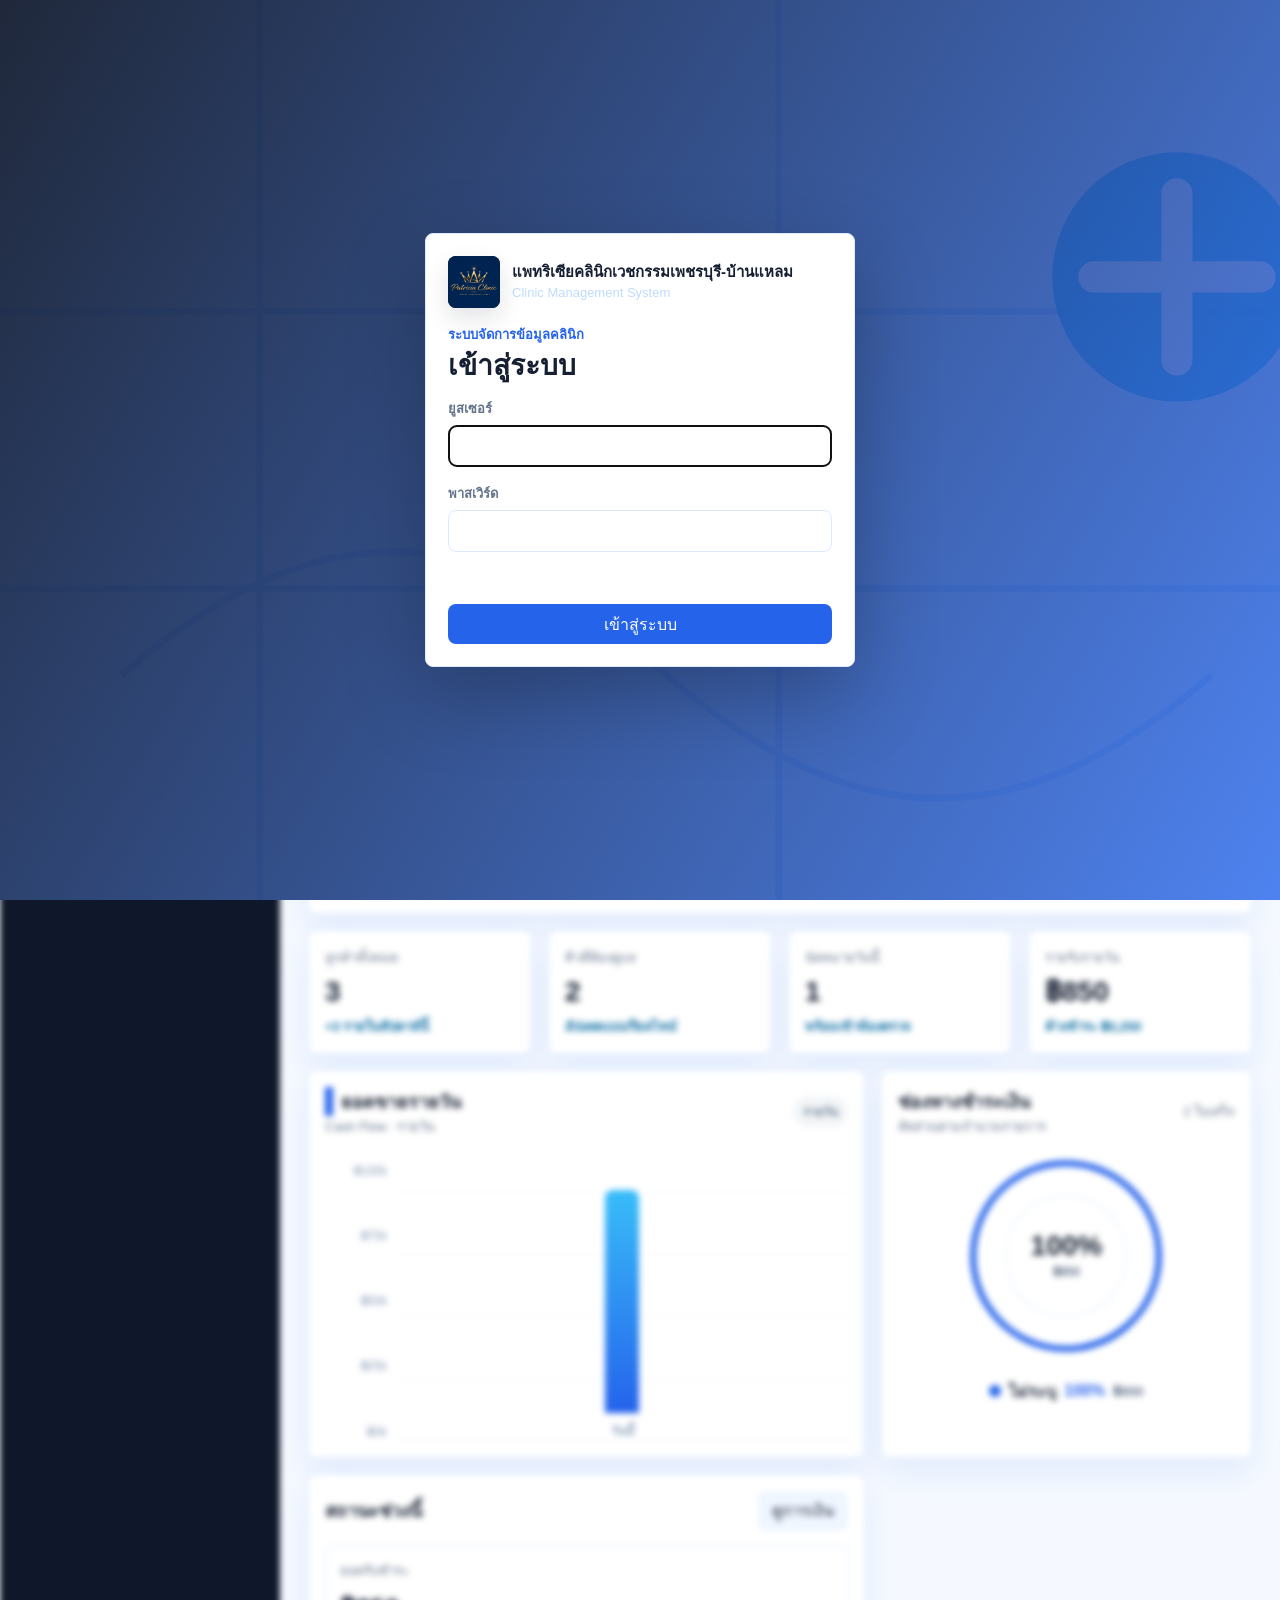
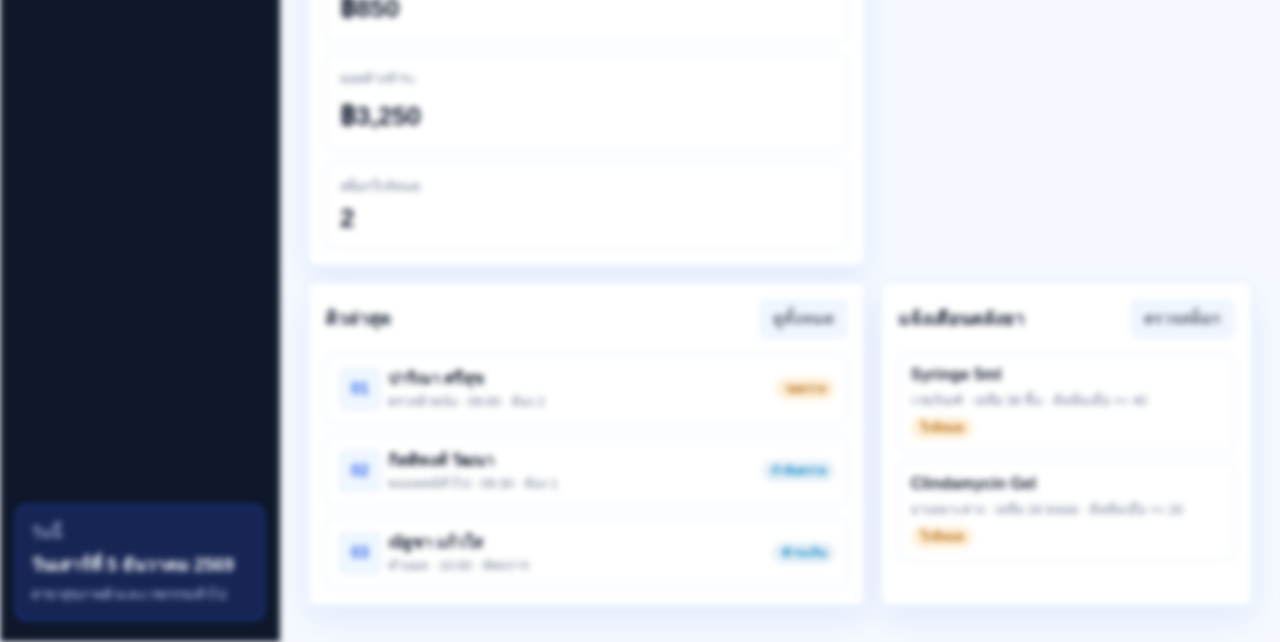
==== index.html @ 02db7d7d "Improve receipt image and modal behavior" ====
<!doctype html>
<html lang="th">
  <head>
    <meta charset="utf-8">
    <meta name="viewport" content="width=device-width, initial-scale=1">
    <title>แพทริเซียคลินิกเวชกรรมเพชรบุรี-บ้านแหลม</title>
    <link rel="stylesheet" href="styles.css">
  </head>
  <body>
    <section class="login-screen" id="loginScreen" aria-label="เข้าสู่ระบบ แพทริเซียคลินิกเวชกรรมเพชรบุรี-บ้านแหลม">
      <form class="login-card" id="loginForm">
        <div class="brand login-brand">
          <div class="brand-mark logo-mark" aria-hidden="true">
            <img src="assets/logo.jpg" alt="">
          </div>
          <div>
            <strong>แพทริเซียคลินิกเวชกรรมเพชรบุรี-บ้านแหลม</strong>
            <span>Clinic Management System</span>
          </div>
        </div>
        <div>
          <p class="eyebrow">ระบบจัดการข้อมูลคลินิก</p>
          <h1>เข้าสู่ระบบ</h1>
        </div>
        <div class="field full">
          <label for="username">ยูสเซอร์</label>
          <input id="username" name="username" autocomplete="username" required>
        </div>
        <div class="field full">
          <label for="password">พาสเวิร์ด</label>
          <input id="password" name="password" type="password" autocomplete="current-password" required>
        </div>
        <p class="login-error" id="loginError" role="alert"></p>
        <button type="submit">เข้าสู่ระบบ</button>
      </form>
    </section>

    <aside class="sidebar" aria-label="เมนูหลัก">
      <div class="brand">
        <div class="brand-mark logo-mark" aria-hidden="true">
          <img src="assets/logo.jpg" alt="">
        </div>
        <div>
          <strong>แพทริเซียคลินิกเวชกรรมเพชรบุรี-บ้านแหลม</strong>
          <span>เพชรบุรี-บ้านแหลม</span>
        </div>
      </div>
      <nav class="nav" id="nav"></nav>
      <div class="clinic-card">
        <span>วันนี้</span>
        <strong id="todayLabel">-</strong>
        <small>สาขาสุขภาพผิวและเวชกรรมทั่วไป</small>
      </div>
    </aside>

    <main class="app">
      <header class="topbar">
        <div>
          <p class="eyebrow" id="sectionEyebrow">ภาพรวมการให้บริการ</p>
          <h1 id="sectionTitle">แดชบอร์ด</h1>
        </div>
        <div class="top-actions">
          <label class="search">
            <svg viewBox="0 0 24 24" aria-hidden="true"><path d="m21 21-4.35-4.35M10.8 18a7.2 7.2 0 1 1 0-14.4 7.2 7.2 0 0 1 0 14.4Z"/></svg>
            <input id="globalSearch" type="search" placeholder="ค้นหาคนไข้, นัดหมาย, ใบเสร็จ">
          </label>
          <button class="icon-button" id="seedButton" title="คืนค่าข้อมูลตัวอย่าง" aria-label="คืนค่าข้อมูลตัวอย่าง">
            <svg viewBox="0 0 24 24" aria-hidden="true"><path d="M3 12a9 9 0 0 1 15.1-6.6M21 12a9 9 0 0 1-15.1 6.6M18 3v5h-5M6 21v-5h5"/></svg>
          </button>
          <button class="icon-button secondary" id="logoutButton" title="ออกจากระบบ" aria-label="ออกจากระบบ">
            <svg viewBox="0 0 24 24" aria-hidden="true"><path d="M10 17l5-5-5-5M15 12H3M21 3v18h-6"/></svg>
          </button>
        </div>
      </header>

      <section class="content" id="content" aria-live="polite"></section>
    </main>

    <dialog id="modal">
      <form method="dialog" class="modal">
        <div class="modal-head">
          <h2 id="modalTitle">เพิ่มข้อมูล</h2>
          <button class="icon-button modal-close" value="cancel" aria-label="ปิด" formnovalidate>
            <svg viewBox="0 0 24 24" aria-hidden="true"><path d="M18 6 6 18M6 6l12 12"/></svg>
          </button>
        </div>
        <div id="modalFields" class="form-grid"></div>
        <menu>
          <button value="cancel" class="secondary" formnovalidate>ยกเลิก</button>
          <button id="modalSave" value="default">บันทึก</button>
        </menu>
      </form>
    </dialog>

    <template id="emptyState">
      <div class="empty">
        <svg viewBox="0 0 180 120" aria-hidden="true">
          <rect x="24" y="20" width="132" height="80" rx="8" fill="#e8f3f1"/>
          <path d="M50 48h80M50 64h50M50 80h64" stroke="#2f7d77" stroke-width="6" stroke-linecap="round"/>
          <circle cx="132" cy="76" r="18" fill="#f5b95f"/>
          <path d="m124 76 6 6 12-14" stroke="#fff" stroke-width="5" fill="none" stroke-linecap="round" stroke-linejoin="round"/>
        </svg>
        <strong>ไม่พบข้อมูลที่ตรงกับการค้นหา</strong>
        <span>ลองเปลี่ยนคำค้นหรือเพิ่มรายการใหม่</span>
      </div>
    </template>

    <script src="app.js"></script>
  </body>
</html>
---- styles.css ----
:root {
  --bg: #f5f9ff;
  --panel: #ffffff;
  --ink: #172033;
  --muted: #64748b;
  --line: #dbeafe;
  --primary: #2563eb;
  --primary-strong: #1d4ed8;
  --accent: #0ea5e9;
  --gold: #38bdf8;
  --blue: #0284c7;
  --ok: #0369a1;
  --warn: #b76b13;
  --danger: #b7473f;
  --shadow: 0 14px 34px rgba(37, 99, 235, 0.09);
  font-family: "Segoe UI", Tahoma, Arial, sans-serif;
}

* {
  box-sizing: border-box;
}

body {
  margin: 0;
  min-height: 100vh;
  background: var(--bg);
  color: var(--ink);
  display: grid;
  grid-template-columns: 280px minmax(0, 1fr);
  overflow-x: hidden;
}

body.locked {
  overflow: hidden;
}

body.locked .sidebar,
body.locked .app {
  filter: blur(3px);
  pointer-events: none;
  user-select: none;
}

button,
input,
select,
textarea {
  font: inherit;
}

button {
  border: 0;
  border-radius: 8px;
  background: var(--primary);
  color: #fff;
  min-height: 40px;
  padding: 0 14px;
  cursor: pointer;
  display: inline-flex;
  align-items: center;
  justify-content: center;
  gap: 8px;
  white-space: nowrap;
}

button:hover {
  background: var(--primary-strong);
}

.secondary {
  background: #eff6ff;
  color: var(--ink);
}

.secondary:hover {
  background: #dbeafe;
}

.danger {
  background: #fae8e6;
  color: var(--danger);
}

.danger:hover {
  background: #f4d3cf;
}

.login-screen {
  position: fixed;
  inset: 0;
  z-index: 20;
  background:
    linear-gradient(120deg, rgba(15, 23, 42, 0.92), rgba(37, 99, 235, 0.78)),
    url("data:image/svg+xml,%3Csvg xmlns='http://www.w3.org/2000/svg' viewBox='0 0 900 520'%3E%3Crect width='900' height='520' fill='%23e0f2fe'/%3E%3Cg fill='none' stroke='%2393c5fd' stroke-width='4' opacity='.5'%3E%3Cpath d='M0 180h900M0 340h900M150 0v520M450 0v520M750 0v520'/%3E%3Cpath d='M70 390c110-95 205-95 315 0s205 95 315 0'/%3E%3C/g%3E%3Ccircle cx='680' cy='160' r='72' fill='%2338bdf8' opacity='.85'/%3E%3Cpath d='M680 112v96M632 160h96' stroke='%23fff' stroke-width='18' stroke-linecap='round'/%3E%3C/svg%3E");
  background-size: cover;
  display: grid;
  place-items: center;
  padding: 18px;
}

.login-screen[hidden] {
  display: none;
}

.login-card {
  width: min(430px, 100%);
  background: #fff;
  border: 1px solid var(--line);
  border-radius: 8px;
  box-shadow: 0 28px 80px rgba(0, 0, 0, 0.25);
  padding: 22px;
  display: grid;
  gap: 16px;
}

.login-brand {
  color: var(--ink);
}

.login-brand span {
  color: var(--muted);
}

.login-error {
  min-height: 20px;
  color: var(--danger);
  font-weight: 700;
  margin: 0;
}

svg {
  width: 20px;
  height: 20px;
}

svg path,
svg circle,
svg rect {
  vector-effect: non-scaling-stroke;
}

.sidebar {
  background: #0f172a;
  color: #f8fbff;
  min-height: 100vh;
  min-width: 0;
  overflow-y: auto;
  padding: 22px 16px;
  display: flex;
  flex-direction: column;
  gap: 24px;
  position: sticky;
  top: 0;
}

.brand {
  display: flex;
  align-items: center;
  gap: 12px;
  min-height: 48px;
  min-width: 0;
}

.brand-mark {
  width: 52px;
  height: 52px;
  flex: 0 0 52px;
  border-radius: 8px;
  background: #eff6ff;
  display: grid;
  place-items: center;
  overflow: hidden;
  box-shadow: 0 10px 24px rgba(15, 23, 42, 0.12);
}

.brand-mark img {
  width: 100%;
  height: 100%;
  object-fit: cover;
}

.logo-mark {
  background: #0f172a;
}

.brand strong,
.brand span {
  display: block;
}

.brand strong {
  font-size: 15px;
  line-height: 1.25;
}

.brand span {
  color: #bfdbfe;
  font-size: 13px;
  margin-top: 3px;
}

.brand > div:last-child {
  min-width: 0;
}

.nav {
  display: grid;
  gap: 6px;
  scrollbar-width: none;
}

.nav::-webkit-scrollbar {
  display: none;
}

.nav button {
  justify-content: flex-start;
  width: 100%;
  background: transparent;
  color: #dbeafe;
  padding: 10px 12px;
}

.nav button.active,
.nav button:hover {
  background: #1e40af;
  color: #fff;
}

.nav svg,
.top-actions svg,
.table-actions svg {
  fill: none;
  stroke: currentColor;
  stroke-width: 2;
  stroke-linecap: round;
  stroke-linejoin: round;
}

.clinic-card {
  margin-top: auto;
  background: #172554;
  border: 1px solid #1d4ed8;
  border-radius: 8px;
  padding: 14px;
  display: grid;
  gap: 5px;
}

.clinic-card span,
.clinic-card small {
  color: #bfdbfe;
}

.clinic-card strong {
  font-size: 18px;
}

.app {
  min-width: 0;
}

.topbar {
  min-height: 86px;
  padding: 20px 28px;
  background: rgba(245, 249, 255, 0.92);
  backdrop-filter: blur(12px);
  border-bottom: 1px solid var(--line);
  display: flex;
  align-items: center;
  justify-content: space-between;
  gap: 16px;
  position: sticky;
  top: 0;
  z-index: 5;
}

.eyebrow {
  margin: 0 0 4px;
  color: var(--primary);
  font-size: 13px;
  font-weight: 700;
}

h1,
h2,
h3,
p {
  margin-top: 0;
}

h1 {
  margin-bottom: 0;
  font-size: 28px;
  line-height: 1.2;
}

.top-actions {
  display: flex;
  align-items: center;
  gap: 10px;
  min-width: 0;
}

.search {
  width: min(440px, 40vw);
  min-width: 0;
  min-height: 42px;
  border: 1px solid var(--line);
  border-radius: 8px;
  background: #fff;
  display: flex;
  align-items: center;
  gap: 8px;
  padding: 0 12px;
  color: var(--muted);
}

.search input {
  width: 100%;
  min-width: 0;
  border: 0;
  outline: 0;
}

.icon-button {
  width: 42px;
  min-width: 42px;
  padding: 0;
}

.content {
  padding: 24px 28px 36px;
}

.hero-strip {
  min-height: 166px;
  border-radius: 8px;
  margin-bottom: 18px;
  padding: 20px;
  background:
    linear-gradient(90deg, rgba(15, 23, 42, 0.9), rgba(37, 99, 235, 0.72)),
    url("data:image/svg+xml,%3Csvg xmlns='http://www.w3.org/2000/svg' viewBox='0 0 900 260'%3E%3Crect width='900' height='260' fill='%23e0f2fe'/%3E%3Cg fill='none' stroke='%2393c5fd' stroke-width='3' opacity='.55'%3E%3Cpath d='M45 185c95-80 165-80 260 0s165 80 260 0 165-80 260 0'/%3E%3Cpath d='M0 65h900M0 130h900M0 195h900'/%3E%3C/g%3E%3Cg fill='%23ffffff' opacity='.82'%3E%3Crect x='95' y='48' width='180' height='110' rx='10'/%3E%3Crect x='590' y='70' width='210' height='120' rx='10'/%3E%3C/g%3E%3Cpath d='M142 98h82M142 122h52M650 118h112M650 146h72' stroke='%232563eb' stroke-width='9' stroke-linecap='round'/%3E%3Ccircle cx='417' cy='96' r='42' fill='%2338bdf8' opacity='.9'/%3E%3Cpath d='M417 70v52M391 96h52' stroke='%23fff' stroke-width='12' stroke-linecap='round'/%3E%3C/svg%3E");
  background-size: cover;
  color: #fff;
  display: flex;
  align-items: flex-end;
  justify-content: space-between;
  gap: 20px;
}

.hero-strip h2 {
  margin: 0 0 6px;
  font-size: 24px;
  max-width: 100%;
  overflow-wrap: anywhere;
  word-break: break-word;
}

.hero-strip p {
  max-width: 720px;
  margin-bottom: 0;
  color: #dbeafe;
  overflow-wrap: anywhere;
  word-break: break-word;
}

.clinic-showcase {
  display: grid;
  grid-template-columns: minmax(260px, 0.72fr) minmax(0, 1.28fr);
  gap: 18px;
  margin-bottom: 18px;
}

.showcase-copy {
  min-height: 320px;
  border: 1px solid rgba(212, 175, 55, 0.26);
  border-radius: 8px;
  padding: 22px;
  background:
    linear-gradient(145deg, rgba(255, 255, 255, 0.98), rgba(248, 251, 255, 0.94)),
    radial-gradient(circle at 50% 30%, rgba(212, 175, 55, 0.16), transparent 36%);
  box-shadow: 0 18px 44px rgba(15, 23, 42, 0.08), inset 0 1px 0 rgba(255, 255, 255, 0.9);
  display: grid;
  align-content: space-between;
  gap: 10px;
  overflow: hidden;
}

.premium-logo-frame {
  position: relative;
  width: min(260px, 78%);
  aspect-ratio: 1 / 1;
  margin: 4px auto 10px;
  border-radius: 50%;
  display: grid;
  place-items: center;
  background:
    linear-gradient(#ffffff, #ffffff) padding-box,
    linear-gradient(135deg, rgba(245, 219, 127, 0.95), rgba(175, 125, 36, 0.64), rgba(255, 244, 196, 0.95)) border-box;
  border: 2px solid transparent;
  box-shadow: 0 18px 38px rgba(15, 23, 42, 0.1), 0 0 0 10px rgba(239, 246, 255, 0.72);
  overflow: hidden;
}

.premium-logo-frame::after {
  content: "";
  position: absolute;
  inset: 12%;
  border-radius: 50%;
  border: 1px solid rgba(212, 175, 55, 0.28);
  pointer-events: none;
}

.premium-logo-frame img {
  width: 84%;
  height: 84%;
  object-fit: contain;
  filter: saturate(1.16) contrast(1.08);
}

.showcase-copy span {
  width: fit-content;
  border-radius: 999px;
  padding: 6px 10px;
  background: #dbeafe;
  color: var(--primary);
  font-size: 12px;
  font-weight: 900;
}

.showcase-copy h2 {
  margin: 0;
  font-size: 25px;
  line-height: 1.24;
}

.showcase-copy p {
  margin: 0;
  color: var(--muted);
  font-weight: 700;
  line-height: 1.65;
}

.showcase-grid {
  display: grid;
  grid-template-columns: repeat(3, minmax(0, 1fr));
  grid-auto-rows: 156px;
  gap: 12px;
}

.showcase-card {
  position: relative;
  margin: 0;
  border: 1px solid var(--line);
  border-radius: 8px;
  overflow: hidden;
  background: #fff;
  box-shadow: var(--shadow);
}

.showcase-card.wide {
  grid-column: span 2;
  grid-row: span 2;
}

.showcase-card img {
  width: 100%;
  height: 100%;
  object-fit: cover;
  display: block;
}

.showcase-card figcaption {
  position: absolute;
  inset: auto 10px 10px;
  border-radius: 8px;
  padding: 10px;
  background: rgba(255, 255, 255, 0.9);
  backdrop-filter: blur(8px);
  display: grid;
  gap: 2px;
  box-shadow: 0 10px 24px rgba(15, 23, 42, 0.12);
}

.showcase-card figcaption strong {
  font-size: 14px;
}

.showcase-card figcaption span {
  color: var(--muted);
  font-size: 12px;
  font-weight: 800;
}

.patient-hero {
  min-height: 150px;
  margin-bottom: 18px;
  padding: 28px;
  border-radius: 28px;
  background: linear-gradient(100deg, #1e3a8a, #2563eb 70%, #0ea5e9);
  color: #fff;
  display: grid;
  grid-template-columns: 64px minmax(0, 1fr) auto;
  align-items: center;
  gap: 18px;
  box-shadow: var(--shadow);
}

.patient-hero-icon {
  width: 56px;
  height: 56px;
  border: 1px solid rgba(255, 255, 255, 0.32);
  border-radius: 16px;
  display: grid;
  place-items: center;
  background: rgba(255, 255, 255, 0.11);
}

.patient-hero-icon svg {
  fill: none;
  stroke: #bfdbfe;
  stroke-width: 2;
}

.hero-title-line {
  display: flex;
  align-items: center;
  gap: 12px;
  flex-wrap: wrap;
}

.hero-title-line h2 {
  margin: 0;
  font-size: 34px;
}

.hero-title-line span {
  border-radius: 999px;
  background: rgba(191, 219, 254, 0.24);
  color: #dbeafe;
  font-size: 11px;
  font-weight: 800;
  padding: 5px 9px;
}

.patient-hero p {
  margin: 6px 0 0;
  color: #dbeafe;
  max-width: 680px;
  font-weight: 700;
}

.patient-hero button {
  min-width: 188px;
  background: linear-gradient(90deg, #e0f2fe, #bfdbfe);
  color: #172033;
  font-weight: 800;
}

.patient-center {
  padding: 22px;
}

.patient-search-head {
  display: flex;
  align-items: center;
  gap: 10px;
  margin-bottom: 10px;
}

.search-badge {
  width: 32px;
  height: 32px;
  border-radius: 8px;
  background: #e0f2fe;
  color: #0369a1;
  display: grid;
  place-items: center;
}

.search-badge svg,
.patient-search svg {
  fill: none;
  stroke: currentColor;
  stroke-width: 2;
  stroke-linecap: round;
  stroke-linejoin: round;
}

.patient-search {
  width: min(680px, 100%);
  min-height: 56px;
  border: 2px solid #2563eb;
  border-radius: 10px;
  background: #fff;
  color: #90a1ba;
  display: flex;
  align-items: center;
  gap: 12px;
  padding: 0 16px;
  margin-bottom: 14px;
}

.patient-search input {
  border: 0;
  outline: 0;
  width: 100%;
  min-width: 0;
  font-weight: 700;
}

.result-count {
  border-top: 1px solid var(--line);
  border-bottom: 1px solid var(--line);
  padding: 10px 0;
}

.patient-detail-head {
  min-height: 84px;
  margin: -24px -28px 20px;
  padding: 18px 28px;
  background: #fff;
  border-bottom: 1px solid var(--line);
  display: flex;
  align-items: center;
  gap: 14px;
}

.patient-detail-head h2 {
  margin: 0;
  font-size: 28px;
}

.patient-detail-head span {
  color: var(--muted);
  font-weight: 700;
}

.detail-actions {
  margin-left: auto;
  display: flex;
  gap: 8px;
}

.patient-detail-grid {
  display: grid;
  grid-template-columns: 300px minmax(0, 1fr);
  gap: 16px;
}

.patient-profile {
  padding: 22px;
  text-align: center;
}

.avatar.big {
  width: 72px;
  height: 72px;
  margin: 0 auto 12px;
  font-size: 28px;
  background: #2563eb;
}

.patient-profile h3 {
  margin-bottom: 4px;
}

.profile-section,
.profile-alert {
  margin-top: 16px;
  border-top: 1px solid var(--line);
  padding-top: 14px;
  text-align: left;
  display: grid;
  gap: 6px;
}

.profile-section span,
.profile-alert span {
  color: var(--muted);
  font-size: 13px;
  font-weight: 800;
}

.profile-section p {
  margin: 0;
  color: var(--ink);
}

.profile-alert {
  border: 1px solid #f4d3cf;
  border-radius: 8px;
  padding: 12px;
  background: #fff0ef;
}

.patient-workspace {
  padding: 18px;
}

.patient-tabs {
  background: #f1f5f8;
  border-radius: 14px;
  padding: 6px;
  display: flex;
  gap: 6px;
  flex-wrap: wrap;
  margin-bottom: 18px;
}

.patient-tabs button {
  background: transparent;
  color: #708094;
  font-weight: 800;
}

.patient-tabs button.active {
  background: #fff;
  color: #2563eb;
  box-shadow: 0 8px 20px rgba(37, 99, 235, 0.12);
}

.service-hero {
  min-height: 110px;
  margin-bottom: 20px;
  padding: 26px 28px;
  border-radius: 30px;
  background: linear-gradient(100deg, #1e3a8a, #2563eb 70%, #0ea5e9);
  color: #fff;
  display: grid;
  grid-template-columns: 58px minmax(0, 1fr) auto;
  align-items: center;
  gap: 18px;
  box-shadow: var(--shadow);
}

.service-hero h2 {
  margin: 0;
  font-size: 24px;
}

.service-hero p {
  margin: 3px 0 0;
  color: #bfdbfe;
  font-weight: 800;
}

.service-hero button {
  min-width: 140px;
  background: linear-gradient(90deg, #e0f2fe, #bfdbfe);
  color: #172033;
  font-weight: 900;
}

.service-catalog {
  display: grid;
  gap: 14px;
}

.catalog-search {
  min-height: 46px;
  border: 1px solid var(--line);
  border-radius: 14px;
  background: #fff;
  display: flex;
  align-items: center;
  gap: 10px;
  padding: 0 14px;
  color: #9aa9bd;
  box-shadow: var(--shadow);
}

.catalog-search svg {
  fill: none;
  stroke: currentColor;
  stroke-width: 2;
}

.catalog-search input {
  width: 100%;
  min-width: 0;
  border: 0;
  outline: 0;
  font-weight: 800;
}

.catalog-filters {
  display: flex;
  gap: 10px;
  overflow-x: auto;
  padding-bottom: 4px;
  scrollbar-width: none;
}

.catalog-filters::-webkit-scrollbar {
  display: none;
}

.catalog-filters button {
  min-height: 42px;
  background: #fff;
  color: #7b8ba2;
  border: 1px solid var(--line);
  box-shadow: 0 4px 14px rgba(29, 45, 42, 0.06);
  font-weight: 900;
}

.catalog-filters button.active {
  background: #2563eb;
  color: #fff;
  border-color: #2563eb;
}

.catalog-filters span {
  border-radius: 999px;
  padding: 3px 8px;
  background: rgba(127, 143, 164, 0.15);
  font-size: 12px;
}

.service-grid {
  display: grid;
  grid-template-columns: repeat(5, minmax(170px, 1fr));
  gap: 14px;
}

.service-card {
  min-height: 220px;
  position: relative;
  background: #fff;
  border: 1px solid var(--line);
  border-radius: 14px;
  padding: 18px;
  box-shadow: var(--shadow);
  display: flex;
  flex-direction: column;
  gap: 10px;
}

.service-icon {
  width: 38px;
  height: 38px;
  border-radius: 12px;
  background: #e0f2fe;
  color: #0369a1;
  display: grid;
  place-items: center;
}

.service-icon svg {
  fill: none;
  stroke: currentColor;
  stroke-width: 2;
}

.service-select {
  position: absolute;
  top: 14px;
  right: 14px;
  width: 20px;
  min-width: 20px;
  min-height: 20px;
  padding: 0;
  border-radius: 50%;
  background: #fff;
  border: 2px solid #d9e4f0;
}

.service-card h3 {
  margin: 8px 0 0;
  font-size: 16px;
  line-height: 1.35;
}

.service-chip {
  width: fit-content;
  border-radius: 999px;
  background: #e0f2fe;
  color: #0369a1;
  padding: 4px 9px;
  font-size: 12px;
  font-weight: 900;
}

.service-price {
  margin-top: auto;
  color: #0369a1;
  font-size: 20px;
  font-weight: 900;
}

.service-card p {
  margin: 0;
  color: var(--muted);
  font-size: 12px;
  font-weight: 800;
}

.service-actions {
  justify-content: flex-start;
}

.buy-course-menu {
  max-height: 520px;
  overflow-y: auto;
  display: grid;
  gap: 10px;
  padding-right: 4px;
}

.buy-course-layout {
  grid-column: 1 / -1;
  display: grid;
  grid-template-columns: minmax(0, 1.4fr) 360px;
  gap: 16px;
}

.buy-course-picker {
  min-width: 0;
  display: grid;
  gap: 12px;
}

.buy-search {
  min-height: 42px;
  box-shadow: none;
}

.buy-course-option {
  border: 1px solid var(--line);
  border-radius: 10px;
  background: #fff;
  padding: 12px;
  display: grid;
  grid-template-columns: auto auto minmax(0, 1fr) 74px auto;
  align-items: center;
  gap: 10px;
  cursor: pointer;
}

.buy-course-option:hover {
  border-color: #2563eb;
  background: #f8fbff;
}

.buy-course-option input {
  width: 18px;
  height: 18px;
  accent-color: #2563eb;
}

.buy-course-option .qty-input {
  width: 64px;
  min-height: 34px;
  border: 1px solid var(--line);
  border-radius: 8px;
  padding: 4px 8px;
  text-align: center;
}

.buy-course-option:has(input:checked) {
  border-color: #2563eb;
  box-shadow: 0 0 0 2px rgba(37, 99, 235, 0.12);
}

.buy-course-info {
  min-width: 0;
  display: grid;
  gap: 3px;
}

.buy-course-info strong {
  overflow: hidden;
  text-overflow: ellipsis;
  white-space: nowrap;
}

.buy-course-info small {
  color: var(--muted);
  font-weight: 800;
}

.buy-course-option b {
  color: #0369a1;
  white-space: nowrap;
}

.buy-summary {
  border-left: 1px solid var(--line);
  padding-left: 16px;
  display: grid;
  align-content: start;
  gap: 12px;
}

.buy-summary h3 {
  margin: 0;
  font-size: 16px;
}

.selected-items {
  display: grid;
  gap: 8px;
  max-height: 160px;
  overflow-y: auto;
}

.selected-items div,
.summary-line {
  display: flex;
  justify-content: space-between;
  gap: 10px;
  align-items: center;
}

.selected-items div {
  border: 1px solid var(--line);
  border-radius: 8px;
  padding: 10px;
  background: #fff;
}

.selected-items span {
  min-width: 0;
  color: var(--ink);
  font-weight: 800;
}

.summary-line {
  color: var(--muted);
  font-weight: 800;
}

.summary-line input {
  width: 120px;
  min-height: 34px;
  border: 1px solid var(--line);
  border-radius: 8px;
  padding: 4px 8px;
  text-align: right;
}

.summary-line.net {
  border-top: 1px solid #bfdbfe;
  padding-top: 10px;
  color: var(--ink);
}

.summary-line.net strong {
  color: #0369a1;
  font-size: 24px;
}

.payment-box {
  border-top: 1px solid var(--line);
  padding-top: 12px;
  display: grid;
  gap: 10px;
}

.payment-box[hidden] {
  display: none;
}

.pay-now-button {
  width: 100%;
  min-height: 48px;
  background: #2563eb;
  font-weight: 900;
  font-size: 16px;
}

.payment-total {
  border: 1px solid #bfdbfe;
  border-radius: 10px;
  background: #eff6ff;
  color: #2563eb;
  font-size: 30px;
  font-weight: 900;
  text-align: center;
  padding: 12px;
}

.payment-methods {
  display: grid;
  grid-template-columns: repeat(2, minmax(0, 1fr));
  gap: 8px;
}

.payment-methods label {
  min-height: 58px;
  border: 1px solid var(--line);
  border-radius: 10px;
  background: #fff;
  display: grid;
  place-items: center;
  cursor: pointer;
  font-weight: 900;
  color: #56667a;
}

.payment-methods input {
  position: absolute;
  opacity: 0;
  pointer-events: none;
}

.payment-methods label:has(input:checked) {
  background: #2563eb;
  border-color: #2563eb;
  color: #fff;
  box-shadow: 0 10px 24px rgba(37, 99, 235, 0.24);
}

.payment-note {
  margin-top: 6px;
  display: flex;
  justify-content: space-between;
  gap: 10px;
  color: var(--danger);
  font-size: 12px;
  font-weight: 900;
}

.payment-note span:last-child {
  color: #2563eb;
}

.receipt {
  grid-column: 1 / -1;
  background: #fff;
  border: 1px solid var(--line);
  border-radius: 8px;
  padding: 22px;
  color: #17221f;
}

.receipt-actions {
  grid-column: 1 / -1;
  display: flex;
  justify-content: flex-end;
  gap: 8px;
  margin-bottom: 10px;
}

.receipt-top {
  display: flex;
  justify-content: space-between;
  gap: 24px;
  border-bottom: 1px solid #cfd8d4;
  padding-bottom: 18px;
}

.receipt-logo-image {
  width: 132px;
  height: 82px;
  object-fit: contain;
  display: block;
  margin-bottom: 8px;
}

.receipt-logo {
  color: #2563eb;
  font-size: 28px;
  font-weight: 800;
  font-family: Georgia, serif;
  margin-bottom: 8px;
}

.receipt-top h2 {
  margin: 0 0 6px;
}

.receipt-top p {
  margin: 0;
  line-height: 1.5;
}

.receipt-box {
  width: 170px;
  border: 1px solid #111;
  text-align: center;
  align-self: start;
}

.receipt-box strong,
.receipt-box span,
.receipt-box small {
  display: block;
  padding: 6px;
}

.receipt-box strong,
.receipt-box span {
  border-bottom: 1px solid #111;
}

.receipt-meta {
  display: grid;
  grid-template-columns: repeat(2, minmax(0, 1fr));
  gap: 10px 28px;
  padding: 16px 0;
  border-bottom: 1px solid #cfd8d4;
}

.receipt-meta div,
.receipt-summary div {
  display: flex;
  justify-content: space-between;
  gap: 16px;
}

.receipt-meta span,
.receipt-summary span {
  color: var(--muted);
}

.receipt-table {
  min-width: 0;
  margin-top: 16px;
}

.receipt-table th {
  background: #111;
  color: #fff;
}

.receipt-table td,
.receipt-table th {
  text-align: right;
}

.receipt-table td:first-child,
.receipt-table th:first-child {
  text-align: left;
}

.receipt-table span {
  color: var(--muted);
  font-size: 12px;
}

.receipt-summary {
  width: min(360px, 100%);
  margin-left: auto;
  margin-top: 18px;
  display: grid;
  gap: 8px;
}

.receipt-summary .net {
  border-top: 1px solid #111;
  padding-top: 8px;
  font-size: 18px;
}

.receipt-footer {
  margin-top: 18px;
  border-top: 1px solid #cfd8d4;
  padding-top: 12px;
  display: flex;
  justify-content: space-between;
  gap: 12px;
  color: var(--muted);
  font-weight: 800;
}

.receipt-signatures {
  margin-top: 42px;
  display: grid;
  grid-template-columns: repeat(2, minmax(180px, 1fr));
  gap: 42px;
}

.receipt-signatures div {
  text-align: center;
}

.receipt-signatures span {
  display: block;
  border-bottom: 1px solid #111;
  height: 34px;
  margin-bottom: 8px;
}

.receipt-signatures strong {
  font-size: 13px;
}

.receipt-mobile-export {
  width: 420px;
  max-width: 420px;
  padding: 14px;
  border-radius: 6px;
  font-size: 12px;
}

.receipt-mobile-export .receipt-top {
  gap: 10px;
  padding-bottom: 10px;
}

.receipt-mobile-export .receipt-logo-image {
  width: 96px;
  height: 58px;
  margin-bottom: 4px;
}

.receipt-mobile-export .receipt-logo {
  font-size: 20px;
  margin-bottom: 4px;
}

.receipt-mobile-export .receipt-top h2 {
  font-size: 15px;
  line-height: 1.25;
  margin-bottom: 4px;
}

.receipt-mobile-export .receipt-top p {
  font-size: 11px;
  line-height: 1.35;
}

.receipt-mobile-export .receipt-box {
  width: 112px;
  font-size: 10px;
}

.receipt-mobile-export .receipt-box strong,
.receipt-mobile-export .receipt-box span,
.receipt-mobile-export .receipt-box small {
  padding: 4px;
}

.receipt-mobile-export .receipt-meta {
  gap: 6px 12px;
  padding: 10px 0;
  font-size: 11px;
}

.receipt-mobile-export .receipt-table {
  margin-top: 10px;
  font-size: 10px;
}

.receipt-mobile-export .receipt-table td,
.receipt-mobile-export .receipt-table th {
  padding: 6px 4px;
}

.receipt-mobile-export .receipt-table span {
  font-size: 9px;
}

.receipt-mobile-export .receipt-summary {
  width: 245px;
  margin-top: 10px;
  gap: 5px;
  font-size: 11px;
}

.receipt-mobile-export .receipt-summary .net {
  font-size: 14px;
  padding-top: 5px;
}

.receipt-mobile-export .receipt-footer {
  margin-top: 10px;
  padding-top: 8px;
  font-size: 10px;
}

.receipt-mobile-export .receipt-signatures {
  margin-top: 28px;
  grid-template-columns: repeat(2, minmax(0, 1fr));
  gap: 20px;
}

.receipt-mobile-export .receipt-signatures span {
  height: 24px;
  margin-bottom: 5px;
}

.receipt-mobile-export .receipt-signatures strong {
  font-size: 10px;
}

@media print {
  @page {
    size: A5 portrait;
    margin: 8mm;
  }

  html,
  body {
    width: 148mm;
    min-height: 210mm;
    background: #fff;
  }

  body > *:not(dialog),
  .modal-head,
  .receipt-actions,
  dialog menu {
    display: none !important;
  }

  dialog {
    display: block;
    position: static;
    width: 148mm;
    max-width: 148mm;
    box-shadow: none;
    margin: 0 auto;
  }

  .modal {
    padding: 0;
  }

  .receipt {
    border: 0;
    width: 100%;
    max-width: 132mm;
    margin: 0 auto;
    padding: 6mm;
    border-radius: 0;
    font-size: 10pt;
  }

  .receipt-top {
    gap: 8mm;
    padding-bottom: 4mm;
  }

  .receipt-logo-image {
    width: 30mm;
    height: 18mm;
    margin-bottom: 2mm;
  }

  .receipt-logo {
    font-size: 16pt;
    margin-bottom: 1.5mm;
  }

  .receipt-top h2 {
    font-size: 12pt;
    line-height: 1.25;
    margin-bottom: 1.5mm;
  }

  .receipt-top p {
    font-size: 9pt;
    line-height: 1.35;
  }

  .receipt-box {
    width: 35mm;
    font-size: 8.5pt;
  }

  .receipt-box strong,
  .receipt-box span,
  .receipt-box small {
    padding: 1.5mm;
  }

  .receipt-meta {
    gap: 2mm 6mm;
    padding: 4mm 0;
    font-size: 9pt;
  }

  .receipt-table {
    margin-top: 4mm;
    font-size: 8.5pt;
  }

  .receipt-table td,
  .receipt-table th {
    padding: 2mm 1.5mm;
  }

  .receipt-table span {
    font-size: 7.5pt;
  }

  .receipt-summary {
    width: 72mm;
    margin-top: 4mm;
    gap: 1.5mm;
    font-size: 9pt;
  }

  .receipt-summary .net {
    padding-top: 2mm;
    font-size: 11pt;
  }

  .receipt-footer {
    margin-top: 4mm;
    padding-top: 3mm;
    font-size: 8.5pt;
  }

  .receipt-signatures {
    margin-top: 11mm;
    grid-template-columns: repeat(2, minmax(0, 1fr));
    gap: 12mm;
  }

  .receipt-signatures span {
    height: 8mm;
    margin-bottom: 2mm;
  }

  .receipt-signatures strong {
    font-size: 8.5pt;
  }
}

.grid {
  display: grid;
  gap: 16px;
}

.stats {
  grid-template-columns: repeat(4, minmax(160px, 1fr));
}

.two-col {
  grid-template-columns: minmax(0, 1.2fr) minmax(320px, 0.8fr);
}

.card,
.panel {
  background: var(--panel);
  border: 1px solid var(--line);
  border-radius: 8px;
  box-shadow: var(--shadow);
}

.stat {
  padding: 16px;
  display: grid;
  gap: 10px;
}

.stat span {
  color: var(--muted);
  font-size: 13px;
}

.stat strong {
  font-size: 28px;
  line-height: 1;
}

.stat b {
  color: var(--ok);
  font-weight: 700;
  font-size: 13px;
}

.dashboard-controls {
  margin-bottom: 16px;
  display: flex;
  align-items: center;
  justify-content: space-between;
  gap: 12px;
}

.owner-summary {
  display: grid;
  gap: 16px;
  margin: 16px 0;
  padding: 18px;
  border: 1px solid var(--line);
  border-radius: 8px;
  background: #fff;
  box-shadow: 0 12px 28px rgba(20, 36, 52, 0.08);
}

.owner-summary-head,
.mini-head {
  display: flex;
  align-items: center;
  justify-content: space-between;
  gap: 12px;
}

.owner-summary-head h2 {
  margin: 2px 0 4px;
  font-size: 24px;
}

.owner-kpi-grid {
  display: grid;
  grid-template-columns: repeat(4, minmax(0, 1fr));
  gap: 12px;
}

.owner-kpi {
  display: grid;
  gap: 8px;
  min-height: 128px;
  padding: 16px;
  border: 1px solid var(--line);
  border-radius: 8px;
  background: #f8fbff;
}

.owner-kpi span,
.owner-kpi small,
.mini-head span {
  color: var(--muted);
  font-size: 13px;
  font-weight: 800;
}

.owner-kpi strong {
  font-size: 30px;
  line-height: 1;
}

.owner-kpi.service {
  border-left: 6px solid #2563eb;
}

.owner-kpi.course {
  border-left: 6px solid #38bdf8;
}

.owner-kpi.money {
  border-left: 6px solid #0ea5e9;
}

.owner-kpi.pay {
  border-left: 6px solid #60a5fa;
}

.owner-detail-grid {
  display: grid;
  grid-template-columns: repeat(4, minmax(0, 1fr));
  gap: 12px;
}

.owner-detail-grid article {
  display: grid;
  align-content: start;
  gap: 8px;
  min-height: 170px;
  padding: 14px;
  border-radius: 8px;
  background: #f8fafc;
  border: 1px solid var(--line);
}

.owner-detail-grid h3 {
  margin: 0;
  font-size: 15px;
}

.owner-detail-grid p {
  display: grid;
  gap: 2px;
  margin: 0;
  padding: 8px 0;
  border-top: 1px solid #e5edf3;
}

.owner-detail-grid p:first-of-type {
  border-top: 0;
}

.owner-detail-grid strong {
  font-size: 14px;
}

.owner-detail-grid p span {
  color: var(--muted);
  font-size: 12px;
}

.dashboard-controls h2 {
  margin: 0 0 4px;
  font-size: 18px;
}

.segmented {
  display: inline-flex;
  padding: 4px;
  border-radius: 10px;
  background: #eff6ff;
  gap: 4px;
}

.segmented button {
  min-height: 34px;
  background: transparent;
  color: var(--muted);
  font-weight: 800;
}

.segmented button.active {
  background: var(--primary);
  color: #fff;
}

.dashboard-selects {
  display: flex;
  align-items: center;
  gap: 10px;
  flex-wrap: wrap;
}

.dashboard-selects label {
  display: grid;
  gap: 5px;
  color: var(--muted);
  font-size: 12px;
  font-weight: 800;
}

.dashboard-selects select {
  min-height: 38px;
  min-width: 160px;
  border: 1px solid var(--line);
  border-radius: 8px;
  background: #fff;
  padding: 6px 10px;
  color: var(--ink);
  font-weight: 800;
}

.sales-panel .panel-head h2 {
  border-left: 8px solid #2563eb;
  padding-left: 8px;
}

.period-pill {
  border-radius: 999px;
  background: #f3f6f8;
  color: var(--muted);
  padding: 6px 10px;
  font-size: 12px;
  font-weight: 900;
}

.sales-chart {
  min-height: 290px;
  display: grid;
  grid-template-columns: 62px minmax(0, 1fr);
  gap: 10px;
  padding-top: 10px;
}

.chart-axis {
  display: flex;
  flex-direction: column;
  justify-content: space-between;
  align-items: flex-end;
  color: #8798b5;
  font-size: 12px;
}

.chart-bars {
  min-height: 250px;
  display: grid;
  grid-auto-flow: column;
  grid-auto-columns: 1fr;
  align-items: end;
  gap: 16px;
  border-bottom: 1px dashed #e2e8ef;
  background: repeating-linear-gradient(to top, transparent 0, transparent 61px, #edf1f5 62px);
  padding: 0 8px;
}

.chart-bar {
  height: 250px;
  display: grid;
  grid-template-rows: 1fr auto;
  justify-items: center;
  gap: 8px;
}

.chart-bar i {
  width: 34px;
  align-self: end;
  border-radius: 8px 8px 0 0;
  background: linear-gradient(180deg, #38bdf8, #2563eb);
  min-height: 0;
}

.chart-bar span {
  color: #8798b5;
  font-size: 12px;
  font-weight: 900;
}

.payment-donut-panel {
  display: grid;
  grid-template-columns: 1fr;
  gap: 18px;
  align-items: center;
  justify-items: center;
}

.donut-wrap {
  width: 210px;
  height: 210px;
  position: relative;
  display: grid;
  place-items: center;
}

.donut {
  width: 100%;
  height: 100%;
  transform: rotate(-90deg);
}

.donut circle {
  transition: stroke-dasharray 0.25s ease;
}

.donut-center {
  position: absolute;
  inset: 44px;
  border-radius: 50%;
  background: #fff;
  display: grid;
  place-items: center;
  align-content: center;
  text-align: center;
  box-shadow: inset 0 0 0 1px var(--line);
}

.donut-center strong {
  font-size: 28px;
}

.donut-center span {
  color: var(--muted);
  font-size: 12px;
  font-weight: 800;
}

.payment-legend {
  display: flex;
  flex-wrap: wrap;
  justify-content: center;
  gap: 10px;
}

.payment-legend div {
  display: flex;
  gap: 8px;
  align-items: center;
  border: 0;
  padding: 0;
}

.payment-legend i {
  width: 12px;
  height: 12px;
  border-radius: 50%;
}

.payment-legend span {
  font-weight: 800;
}

.payment-legend strong {
  color: var(--primary);
}

.payment-legend small {
  color: var(--muted);
  font-weight: 800;
}

.panel {
  padding: 16px;
}

.panel-head {
  display: flex;
  align-items: center;
  justify-content: space-between;
  gap: 10px;
  margin-bottom: 14px;
}

.panel-head h2 {
  font-size: 18px;
  margin-bottom: 0;
}

.toolbar {
  display: flex;
  flex-wrap: wrap;
  align-items: center;
  justify-content: space-between;
  gap: 10px;
  margin-bottom: 14px;
}

.filters {
  display: flex;
  gap: 8px;
  flex-wrap: wrap;
}

.filters button {
  background: #eff6ff;
  color: var(--ink);
}

.filters button.active {
  background: var(--primary);
  color: #fff;
}

.table-wrap {
  overflow-x: auto;
  border: 1px solid var(--line);
  border-radius: 8px;
}

table {
  width: 100%;
  border-collapse: collapse;
  min-width: 720px;
}

th,
td {
  text-align: left;
  padding: 12px;
  border-bottom: 1px solid var(--line);
  vertical-align: middle;
}

th {
  background: #f8fbff;
  font-size: 13px;
  color: var(--muted);
}

tr:last-child td {
  border-bottom: 0;
}

.name-cell {
  display: flex;
  align-items: center;
  gap: 10px;
}

.avatar {
  width: 36px;
  height: 36px;
  border-radius: 8px;
  display: grid;
  place-items: center;
  color: #fff;
  background: var(--blue);
  font-weight: 700;
}

.badge {
  border-radius: 999px;
  padding: 5px 9px;
  display: inline-flex;
  align-items: center;
  line-height: 1;
  font-size: 12px;
  font-weight: 700;
}

.badge.ok {
  background: #e0f2fe;
  color: var(--ok);
}

.badge.warn {
  background: #fff0d8;
  color: var(--warn);
}

.badge.danger {
  background: #fae8e6;
  color: var(--danger);
}

.badge.info {
  background: #e7f0f7;
  color: var(--blue);
}

.table-actions {
  display: flex;
  justify-content: flex-end;
  gap: 6px;
}

.table-actions button {
  width: 34px;
  min-width: 34px;
  min-height: 34px;
}

.table-actions button:disabled {
  opacity: 0.42;
  cursor: not-allowed;
}

.deduct-button {
  background: var(--gold);
  color: #172033;
}

.table-actions .deduct-button {
  width: auto;
  min-width: 70px;
  padding: 0 10px;
}

.deduct-button:hover {
  background: #0ea5e9;
}

.queue-list,
.timeline,
.inventory-list {
  display: grid;
  gap: 10px;
}

.finance-chart {
  display: grid;
  gap: 11px;
}

.bar-row {
  display: grid;
  grid-template-columns: 52px minmax(120px, 1fr) 110px;
  align-items: center;
  gap: 10px;
}

.bar-row span {
  color: var(--muted);
  font-weight: 700;
}

.bar-row strong {
  text-align: right;
  font-size: 13px;
}

.bar-track {
  height: 12px;
  background: #eff6ff;
  border-radius: 999px;
  overflow: hidden;
}

.bar-track i {
  display: block;
  height: 100%;
  background: linear-gradient(90deg, var(--primary), var(--gold));
  border-radius: inherit;
}

.summary-stack {
  display: grid;
  gap: 10px;
}

.summary-stack article {
  border: 1px solid var(--line);
  border-radius: 8px;
  padding: 14px;
  background: #fff;
  display: grid;
  gap: 6px;
}

.summary-stack span {
  color: var(--muted);
  font-size: 13px;
}

.summary-stack strong {
  font-size: 26px;
}

.course-progress {
  min-width: 190px;
  display: grid;
  gap: 6px;
}

.course-progress span {
  color: var(--muted);
  font-size: 12px;
  font-weight: 700;
  white-space: nowrap;
}

.course-detail-item {
  grid-template-columns: minmax(0, 1.1fr) minmax(190px, 0.9fr) auto;
  align-items: center;
}

.course-detail-item .muted {
  display: block;
  margin-top: 4px;
}

.course-item-actions {
  display: flex;
  align-items: center;
  gap: 8px;
  justify-content: flex-end;
}

.course-deduct-action {
  width: auto;
  min-width: 160px;
  padding: 0 12px;
}

.record-summary {
  display: grid;
  gap: 4px;
  min-width: 180px;
}

.record-summary span {
  color: var(--muted);
  font-size: 12px;
  font-weight: 700;
}

.queue-item,
.timeline-item,
.inventory-item {
  border: 1px solid var(--line);
  border-radius: 8px;
  padding: 12px;
  background: #fff;
  display: grid;
  gap: 6px;
}

.queue-item {
  grid-template-columns: auto 1fr auto;
  align-items: center;
}

.queue-no {
  width: 44px;
  height: 44px;
  border-radius: 8px;
  background: #eff6ff;
  color: var(--primary);
  display: grid;
  place-items: center;
  font-weight: 800;
}

.muted {
  color: var(--muted);
  font-size: 13px;
}

.money {
  color: var(--ok);
  font-weight: 800;
}

.form-grid {
  display: grid;
  grid-template-columns: repeat(2, minmax(0, 1fr));
  gap: 12px;
}

.field {
  display: grid;
  gap: 6px;
}

.field.full {
  grid-column: 1 / -1;
}

.field label {
  font-size: 13px;
  color: var(--muted);
  font-weight: 700;
}

.field input,
.field select,
.field textarea {
  width: 100%;
  border: 1px solid var(--line);
  border-radius: 8px;
  min-height: 42px;
  padding: 9px 10px;
  background: #fff;
  color: var(--ink);
}

.field textarea {
  min-height: 84px;
  resize: vertical;
}

dialog {
  border: 0;
  border-radius: 8px;
  padding: 0;
  width: min(1120px, calc(100vw - 28px));
  box-shadow: 0 28px 80px rgba(0, 0, 0, 0.22);
}

dialog::backdrop {
  background: rgba(15, 23, 42, 0.45);
}

.modal {
  padding: 18px;
}

.modal-head {
  display: flex;
  align-items: center;
  justify-content: space-between;
  gap: 10px;
  margin-bottom: 14px;
}

.modal-head h2 {
  margin: 0;
  font-size: 20px;
}

.modal-close {
  background: #fee2e2;
  color: #b91c1c;
  border: 1px solid #fecaca;
}

.modal-close:hover {
  background: #fecaca;
  color: #7f1d1d;
}

.modal-close svg {
  fill: none;
  stroke: currentColor;
  stroke-width: 2.6;
  stroke-linecap: round;
  stroke-linejoin: round;
}

menu {
  padding: 0;
  margin: 18px 0 0;
  display: flex;
  justify-content: flex-end;
  gap: 8px;
}

.empty {
  min-height: 260px;
  display: grid;
  place-items: center;
  align-content: center;
  gap: 8px;
  color: var(--muted);
  text-align: center;
}

.empty svg {
  width: 180px;
  height: 120px;
}

.empty strong {
  color: var(--ink);
}

@media (max-width: 980px) {
  body {
    grid-template-columns: 1fr;
  }

  .sidebar {
    min-height: auto;
    position: static;
    padding: 14px;
    gap: 12px;
  }

  .nav {
    grid-auto-flow: column;
    grid-auto-columns: max-content;
    max-width: 100%;
    overflow-x: auto;
    padding-bottom: 3px;
  }

  .clinic-card {
    display: none;
  }

  .topbar {
    position: static;
    flex-direction: column;
    align-items: stretch;
    padding: 16px;
  }

  .search {
    width: 100%;
  }

  .content {
    padding: 16px;
  }

  .clinic-showcase {
    grid-template-columns: 1fr;
  }

  .showcase-copy {
    min-height: 260px;
  }

  .premium-logo-frame {
    width: min(240px, 64%);
  }

  .showcase-grid {
    grid-template-columns: repeat(2, minmax(0, 1fr));
  }

  .stats,
  .two-col,
  .owner-kpi-grid,
  .owner-detail-grid {
    grid-template-columns: 1fr;
  }

  .dashboard-controls,
  .owner-summary-head,
  .payment-donut-panel {
    grid-template-columns: 1fr;
    flex-direction: column;
    align-items: stretch;
  }

  .donut-wrap {
    margin: 0 auto;
  }

  .patient-hero {
    grid-template-columns: 56px minmax(0, 1fr);
    border-radius: 18px;
  }

  .patient-hero button {
    grid-column: 1 / -1;
    justify-self: start;
  }

  .patient-detail-head {
    margin: -16px -16px 16px;
    padding: 16px;
  }

  .patient-detail-grid {
    grid-template-columns: 1fr;
  }

  .service-grid {
    grid-template-columns: repeat(2, minmax(160px, 1fr));
  }

  .buy-course-layout {
    grid-template-columns: 1fr;
  }

  .buy-summary {
    border-left: 0;
    border-top: 1px solid var(--line);
    padding-left: 0;
    padding-top: 14px;
  }

  .service-hero {
    grid-template-columns: 52px minmax(0, 1fr);
  }

  .service-hero button {
    grid-column: 1 / -1;
    justify-self: start;
  }
}

@media (max-width: 620px) {
  .brand strong {
    font-size: 15px;
  }

  .hero-strip {
    min-height: 190px;
    align-items: flex-start;
    flex-direction: column;
    justify-content: flex-end;
  }

  .hero-strip h2 {
    font-size: 18px;
  }

  .hero-strip p {
    display: none;
  }

  .showcase-grid {
    grid-template-columns: 1fr;
    grid-auto-rows: 220px;
  }

  .showcase-card.wide {
    grid-column: auto;
    grid-row: auto;
  }

  .showcase-copy h2 {
    font-size: 21px;
  }

  .premium-logo-frame {
    width: min(230px, 78%);
  }

  .patient-hero {
    padding: 20px;
    grid-template-columns: 1fr;
  }

  .patient-hero-icon {
    display: none;
  }

  .hero-title-line h2 {
    font-size: 26px;
  }

  .patient-detail-head {
    align-items: flex-start;
    flex-wrap: wrap;
  }

  .detail-actions {
    width: 100%;
    margin-left: 0;
  }

  .patient-tabs {
    display: grid;
    grid-template-columns: 1fr;
  }

  .course-detail-item {
    grid-template-columns: 1fr;
  }

  .course-item-actions {
    justify-content: flex-start;
  }

  .service-hero {
    grid-template-columns: 1fr;
    border-radius: 18px;
    padding: 20px;
  }

  .service-grid {
    grid-template-columns: 1fr;
  }

  .buy-course-option {
    grid-template-columns: auto minmax(0, 1fr);
  }

  .buy-course-option .service-icon,
  .buy-course-option b,
  .buy-course-option .qty-input {
    grid-column: 2;
  }

  .receipt-top,
  .receipt-footer {
    flex-direction: column;
  }

  .receipt-meta {
    grid-template-columns: 1fr;
  }

  .receipt-box {
    width: 100%;
  }

  .receipt-signatures {
    grid-template-columns: 1fr;
  }

  .form-grid {
    grid-template-columns: 1fr;
  }

  .bar-row {
    grid-template-columns: 44px minmax(80px, 1fr);
  }

  .bar-row strong {
    grid-column: 2;
    text-align: left;
  }

  .top-actions {
    display: grid;
    grid-template-columns: minmax(0, 1fr) 42px;
    align-items: stretch;
  }

  .top-actions .search {
    width: auto;
  }
}
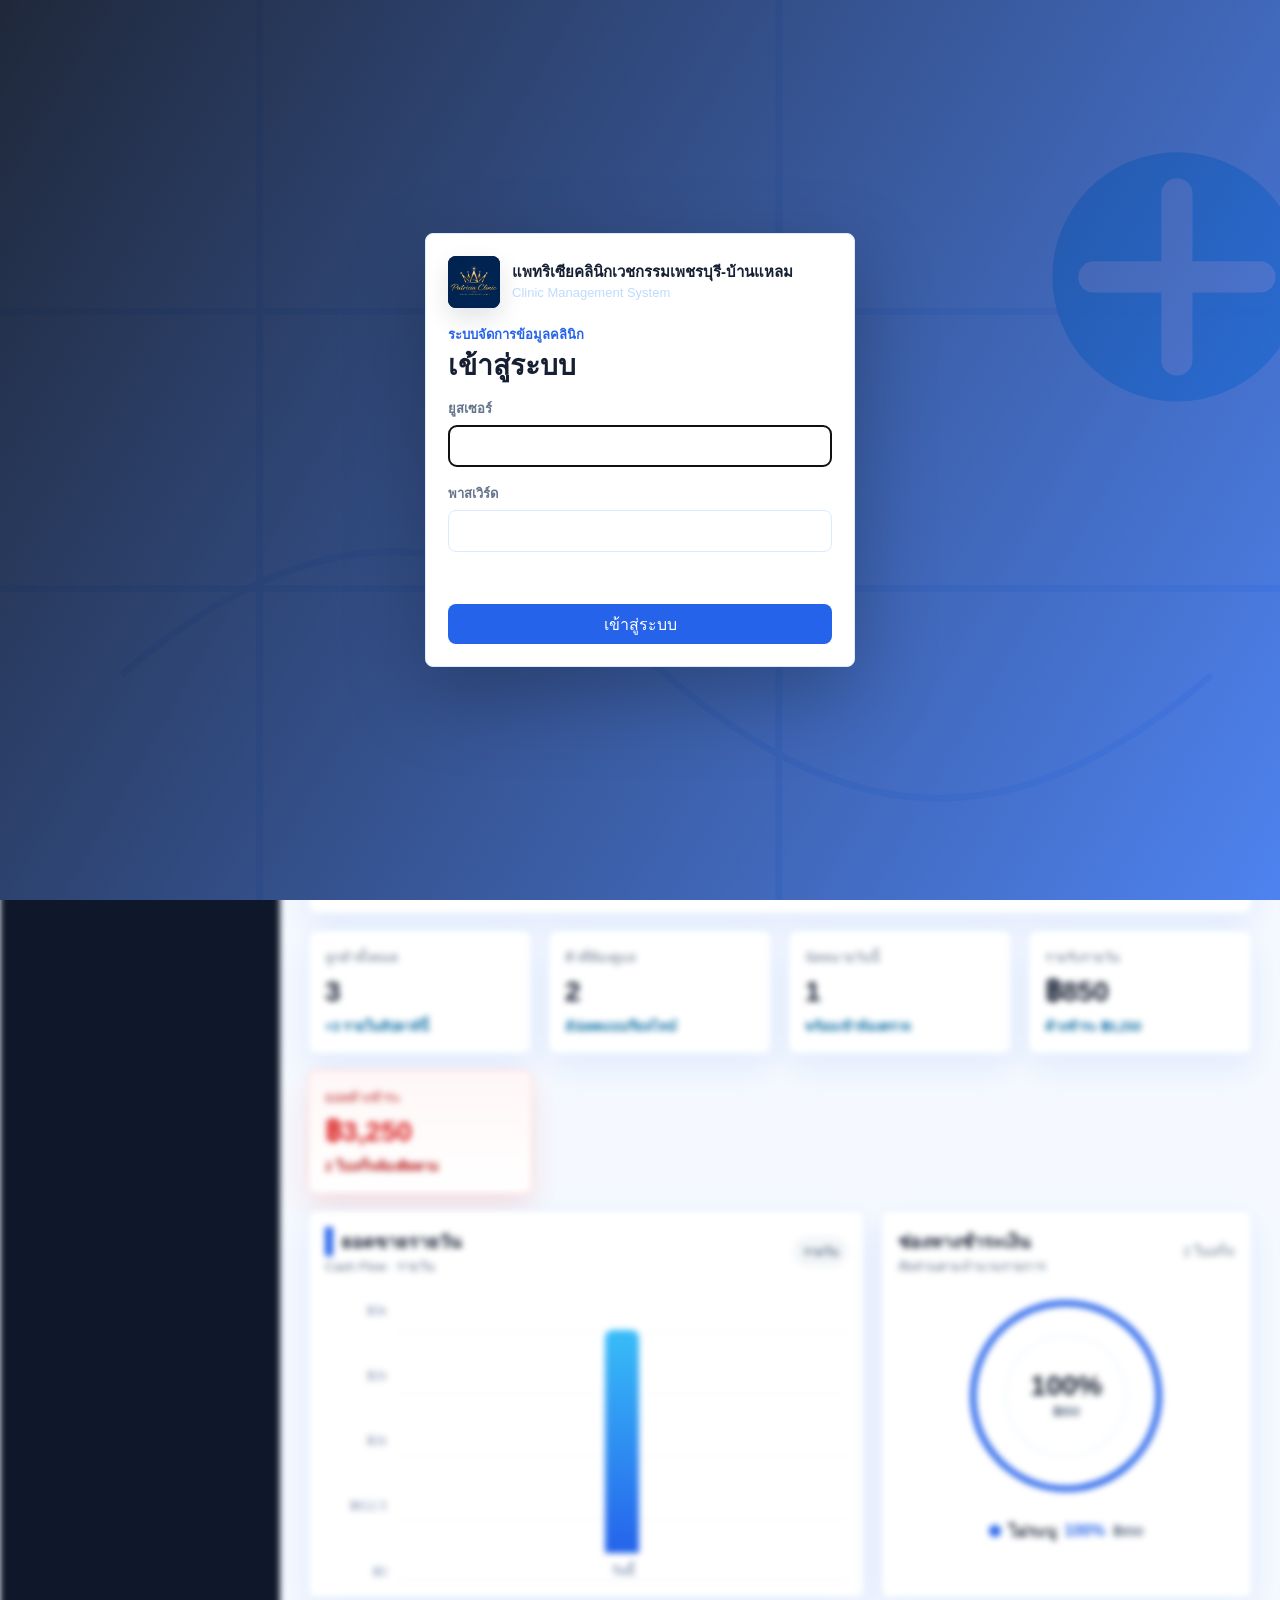
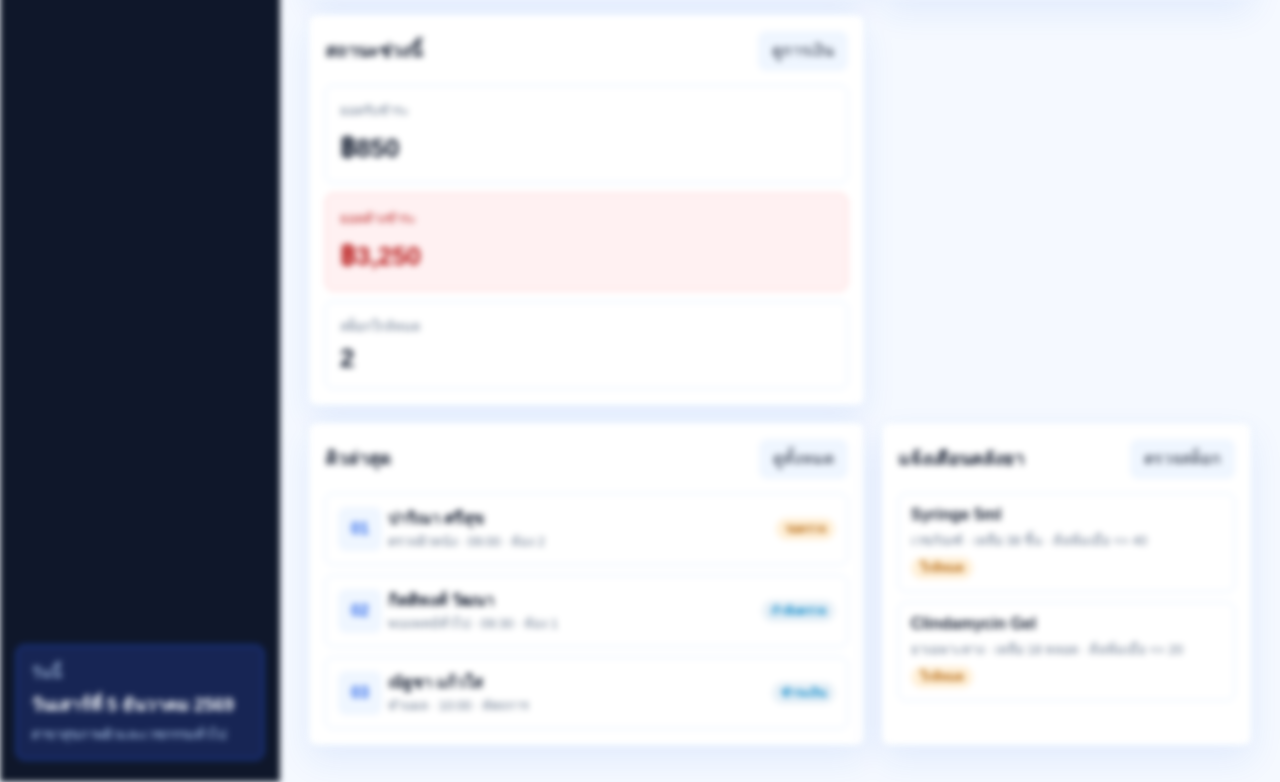
==== commit 55302db8: "Improve payments dashboard and receipt printing" ====
--- a/index.html
+++ b/index.html
@@ -64,9 +64,6 @@
             <svg viewBox="0 0 24 24" aria-hidden="true"><path d="m21 21-4.35-4.35M10.8 18a7.2 7.2 0 1 1 0-14.4 7.2 7.2 0 0 1 0 14.4Z"/></svg>
             <input id="globalSearch" type="search" placeholder="ค้นหาคนไข้, นัดหมาย, ใบเสร็จ">
           </label>
-          <button class="icon-button" id="seedButton" title="คืนค่าข้อมูลตัวอย่าง" aria-label="คืนค่าข้อมูลตัวอย่าง">
-            <svg viewBox="0 0 24 24" aria-hidden="true"><path d="M3 12a9 9 0 0 1 15.1-6.6M21 12a9 9 0 0 1-15.1 6.6M18 3v5h-5M6 21v-5h5"/></svg>
-          </button>
           <button class="icon-button secondary" id="logoutButton" title="ออกจากระบบ" aria-label="ออกจากระบบ">
             <svg viewBox="0 0 24 24" aria-hidden="true"><path d="M10 17l5-5-5-5M15 12H3M21 3v18h-6"/></svg>
           </button>
--- a/styles.css
+++ b/styles.css
@@ -1160,14 +1160,6 @@
   margin-bottom: 8px;
 }
 
-.receipt-logo {
-  color: #2563eb;
-  font-size: 28px;
-  font-weight: 800;
-  font-family: Georgia, serif;
-  margin-bottom: 8px;
-}
-
 .receipt-top h2 {
   margin: 0 0 6px;
 }
@@ -1307,11 +1299,6 @@
   margin-bottom: 4px;
 }
 
-.receipt-mobile-export .receipt-logo {
-  font-size: 20px;
-  margin-bottom: 4px;
-}
-
 .receipt-mobile-export .receipt-top h2 {
   font-size: 15px;
   line-height: 1.25;
@@ -1389,15 +1376,20 @@
 
 @media print {
   @page {
-    size: A5 portrait;
+    size: A4 portrait;
     margin: 8mm;
   }
 
   html,
   body {
-    width: 148mm;
-    min-height: 210mm;
+    width: 210mm;
+    min-height: 297mm;
+    margin: 0 !important;
     background: #fff;
+  }
+
+  body {
+    display: block !important;
   }
 
   body > *:not(dialog),
@@ -1409,116 +1401,120 @@
 
   dialog {
     display: block;
-    position: static;
-    width: 148mm;
-    max-width: 148mm;
+    position: static !important;
+    inset: auto !important;
+    width: 194mm;
+    max-width: 194mm;
     box-shadow: none;
-    margin: 0 auto;
+    margin: 0 auto !important;
+    padding: 0 !important;
+    border: 0;
+    overflow: visible;
   }
 
   .modal {
-    padding: 0;
+    width: 100%;
+    max-width: none;
+    padding: 0 !important;
+    overflow: visible;
   }
 
   .receipt {
     border: 0;
-    width: 100%;
+    width: 132mm;
     max-width: 132mm;
-    margin: 0 auto;
-    padding: 6mm;
+    margin: 0 auto !important;
+    padding: 5mm;
     border-radius: 0;
-    font-size: 10pt;
+    font-size: 8pt;
+    line-height: 1.25;
+    break-inside: avoid;
   }
 
   .receipt-top {
-    gap: 8mm;
-    padding-bottom: 4mm;
+    gap: 6mm;
+    padding-bottom: 3mm;
   }
 
   .receipt-logo-image {
-    width: 30mm;
-    height: 18mm;
-    margin-bottom: 2mm;
-  }
-
-  .receipt-logo {
-    font-size: 16pt;
+    width: 22mm;
+    height: 14mm;
     margin-bottom: 1.5mm;
   }
 
   .receipt-top h2 {
-    font-size: 12pt;
+    font-size: 9.5pt;
     line-height: 1.25;
-    margin-bottom: 1.5mm;
+    margin-bottom: 1mm;
   }
 
   .receipt-top p {
-    font-size: 9pt;
-    line-height: 1.35;
+    font-size: 7.5pt;
+    line-height: 1.3;
   }
 
   .receipt-box {
-    width: 35mm;
-    font-size: 8.5pt;
+    width: 32mm;
+    font-size: 7.5pt;
   }
 
   .receipt-box strong,
   .receipt-box span,
   .receipt-box small {
-    padding: 1.5mm;
+    padding: 1.2mm;
   }
 
   .receipt-meta {
-    gap: 2mm 6mm;
-    padding: 4mm 0;
-    font-size: 9pt;
+    gap: 1.5mm 5mm;
+    padding: 3mm 0;
+    font-size: 7.8pt;
   }
 
   .receipt-table {
-    margin-top: 4mm;
-    font-size: 8.5pt;
+    margin-top: 3mm;
+    font-size: 7.5pt;
   }
 
   .receipt-table td,
   .receipt-table th {
-    padding: 2mm 1.5mm;
+    padding: 1.5mm 1.2mm;
   }
 
   .receipt-table span {
-    font-size: 7.5pt;
+    font-size: 6.8pt;
   }
 
   .receipt-summary {
-    width: 72mm;
-    margin-top: 4mm;
-    gap: 1.5mm;
-    font-size: 9pt;
+    width: 62mm;
+    margin-top: 3mm;
+    gap: 1mm;
+    font-size: 7.8pt;
   }
 
   .receipt-summary .net {
+    padding-top: 1.5mm;
+    font-size: 9.5pt;
+  }
+
+  .receipt-footer {
+    margin-top: 3mm;
     padding-top: 2mm;
-    font-size: 11pt;
-  }
-
-  .receipt-footer {
-    margin-top: 4mm;
-    padding-top: 3mm;
-    font-size: 8.5pt;
+    font-size: 7.3pt;
   }
 
   .receipt-signatures {
-    margin-top: 11mm;
+    margin-top: 7mm;
     grid-template-columns: repeat(2, minmax(0, 1fr));
-    gap: 12mm;
+    gap: 10mm;
   }
 
   .receipt-signatures span {
-    height: 8mm;
-    margin-bottom: 2mm;
+    height: 6mm;
+    margin-bottom: 1.5mm;
   }
 
   .receipt-signatures strong {
-    font-size: 8.5pt;
+    font-size: 7.3pt;
   }
 }
 
@@ -1528,7 +1524,7 @@
 }
 
 .stats {
-  grid-template-columns: repeat(4, minmax(160px, 1fr));
+  grid-template-columns: repeat(auto-fit, minmax(180px, 1fr));
 }
 
 .two-col {
@@ -1563,6 +1559,31 @@
   color: var(--ok);
   font-weight: 700;
   font-size: 13px;
+}
+
+.stat-danger {
+  border-color: #fecaca;
+  background: linear-gradient(180deg, #fff7f7 0%, #fff 100%);
+  box-shadow: 0 16px 32px rgba(220, 38, 38, 0.12);
+}
+
+.stat-danger span,
+.stat-danger b {
+  color: #b91c1c;
+}
+
+.stat-danger strong {
+  color: #dc2626;
+}
+
+.summary-stack .summary-danger {
+  border-color: #fecaca;
+  background: #fff1f2;
+}
+
+.summary-stack .summary-danger span,
+.summary-stack .summary-danger strong {
+  color: #b91c1c;
 }
 
 .dashboard-controls {
@@ -1769,6 +1790,7 @@
 
 .chart-bars {
   min-height: 250px;
+  position: relative;
   display: grid;
   grid-auto-flow: column;
   grid-auto-columns: 1fr;
@@ -1779,6 +1801,28 @@
   padding: 0 8px;
 }
 
+.chart-target-line {
+  position: absolute;
+  left: 0;
+  right: 0;
+  z-index: 2;
+  border-top: 2px dashed #ef4444;
+  pointer-events: none;
+}
+
+.chart-target-line span {
+  position: absolute;
+  right: 4px;
+  bottom: 6px;
+  border-radius: 999px;
+  padding: 5px 9px;
+  background: #fee2e2;
+  color: #b91c1c;
+  font-size: 12px;
+  font-weight: 900;
+  box-shadow: 0 8px 18px rgba(220, 38, 38, 0.14);
+}
+
 .chart-bar {
   height: 250px;
   display: grid;
@@ -2005,13 +2049,59 @@
 .table-actions {
   display: flex;
   justify-content: flex-end;
-  gap: 6px;
+  gap: 8px;
+  flex-wrap: wrap;
 }
 
 .table-actions button {
-  width: 34px;
-  min-width: 34px;
-  min-height: 34px;
+  min-height: 38px;
+  min-width: 64px;
+  padding: 0 10px;
+  font-weight: 900;
+}
+
+.table-actions .action-button {
+  width: auto;
+}
+
+.action-button span {
+  font-size: 12px;
+  line-height: 1;
+}
+
+.action-button svg,
+.table-actions .deduct-button svg {
+  width: 18px;
+  height: 18px;
+  flex: 0 0 18px;
+}
+
+.view-action {
+  background: #e0f2fe;
+  color: #075985;
+}
+
+.view-action:hover {
+  background: #bae6fd;
+}
+
+.edit-action {
+  background: #dbeafe;
+  color: #1d4ed8;
+}
+
+.edit-action:hover {
+  background: #bfdbfe;
+}
+
+.delete-action {
+  background: #fee2e2;
+  color: #b91c1c;
+}
+
+.delete-action:hover {
+  background: #fecaca;
+  color: #7f1d1d;
 }
 
 .table-actions button:disabled {
@@ -2118,9 +2208,140 @@
   align-items: center;
 }
 
+.course-detail-item.pending-payment {
+  border-color: #fca5a5;
+  background: #fff7f7;
+  box-shadow: inset 4px 0 0 #ef4444;
+}
+
 .course-detail-item .muted {
   display: block;
   margin-top: 4px;
+}
+
+.payment-alert {
+  margin-bottom: 12px;
+  border: 1px solid #fecaca;
+  border-left: 6px solid #ef4444;
+  border-radius: 8px;
+  padding: 12px;
+  background: #fff7f7;
+  color: #7f1d1d;
+  display: flex;
+  align-items: center;
+  justify-content: space-between;
+  gap: 12px;
+}
+
+.payment-alert div {
+  display: grid;
+  gap: 3px;
+}
+
+.payment-alert span {
+  color: #991b1b;
+  font-size: 13px;
+  font-weight: 800;
+}
+
+.payment-alert button {
+  border: 1px solid #fecaca;
+  color: #991b1b;
+  background: #fff;
+}
+
+.payment-due-badge {
+  display: inline-flex;
+  width: fit-content;
+  margin-left: 8px;
+  border-radius: 999px;
+  padding: 4px 8px;
+  background: #fee2e2;
+  color: #b91c1c;
+  font-size: 12px;
+  font-weight: 900;
+  vertical-align: middle;
+}
+
+.pay-due-button {
+  width: auto;
+  min-width: 118px;
+  height: 38px;
+  border: 1px solid #fecaca;
+  border-radius: 8px;
+  background: #fee2e2;
+  color: #b91c1c;
+  font-weight: 900;
+  display: inline-flex;
+  align-items: center;
+  justify-content: center;
+  gap: 7px;
+}
+
+.pay-due-button svg {
+  width: 17px;
+  height: 17px;
+  fill: currentColor;
+  stroke: currentColor;
+}
+
+.payment-settle {
+  grid-column: 1 / -1;
+  display: grid;
+  grid-template-columns: repeat(2, minmax(0, 1fr));
+  gap: 14px;
+}
+
+.settle-summary,
+.pending-bill-list {
+  grid-column: 1 / -1;
+  border: 1px solid var(--line);
+  border-radius: 8px;
+  padding: 14px;
+  background: #f8fbff;
+}
+
+.settle-summary {
+  display: grid;
+  grid-template-columns: 120px minmax(0, 1fr);
+  gap: 8px 12px;
+}
+
+.settle-summary span {
+  color: var(--muted);
+  font-weight: 800;
+}
+
+.settle-summary b {
+  color: #b91c1c;
+  font-size: 22px;
+}
+
+.pending-bill-list {
+  display: grid;
+  gap: 8px;
+}
+
+.pending-bill-list div {
+  display: flex;
+  justify-content: space-between;
+  gap: 12px;
+  padding-bottom: 8px;
+  border-bottom: 1px dashed var(--line);
+}
+
+.pending-bill-list div:last-child {
+  padding-bottom: 0;
+  border-bottom: 0;
+}
+
+.pending-bill-list span {
+  color: var(--muted);
+  font-weight: 800;
+}
+
+.pending-bill-list strong {
+  color: #b91c1c;
 }
 
 .course-item-actions {
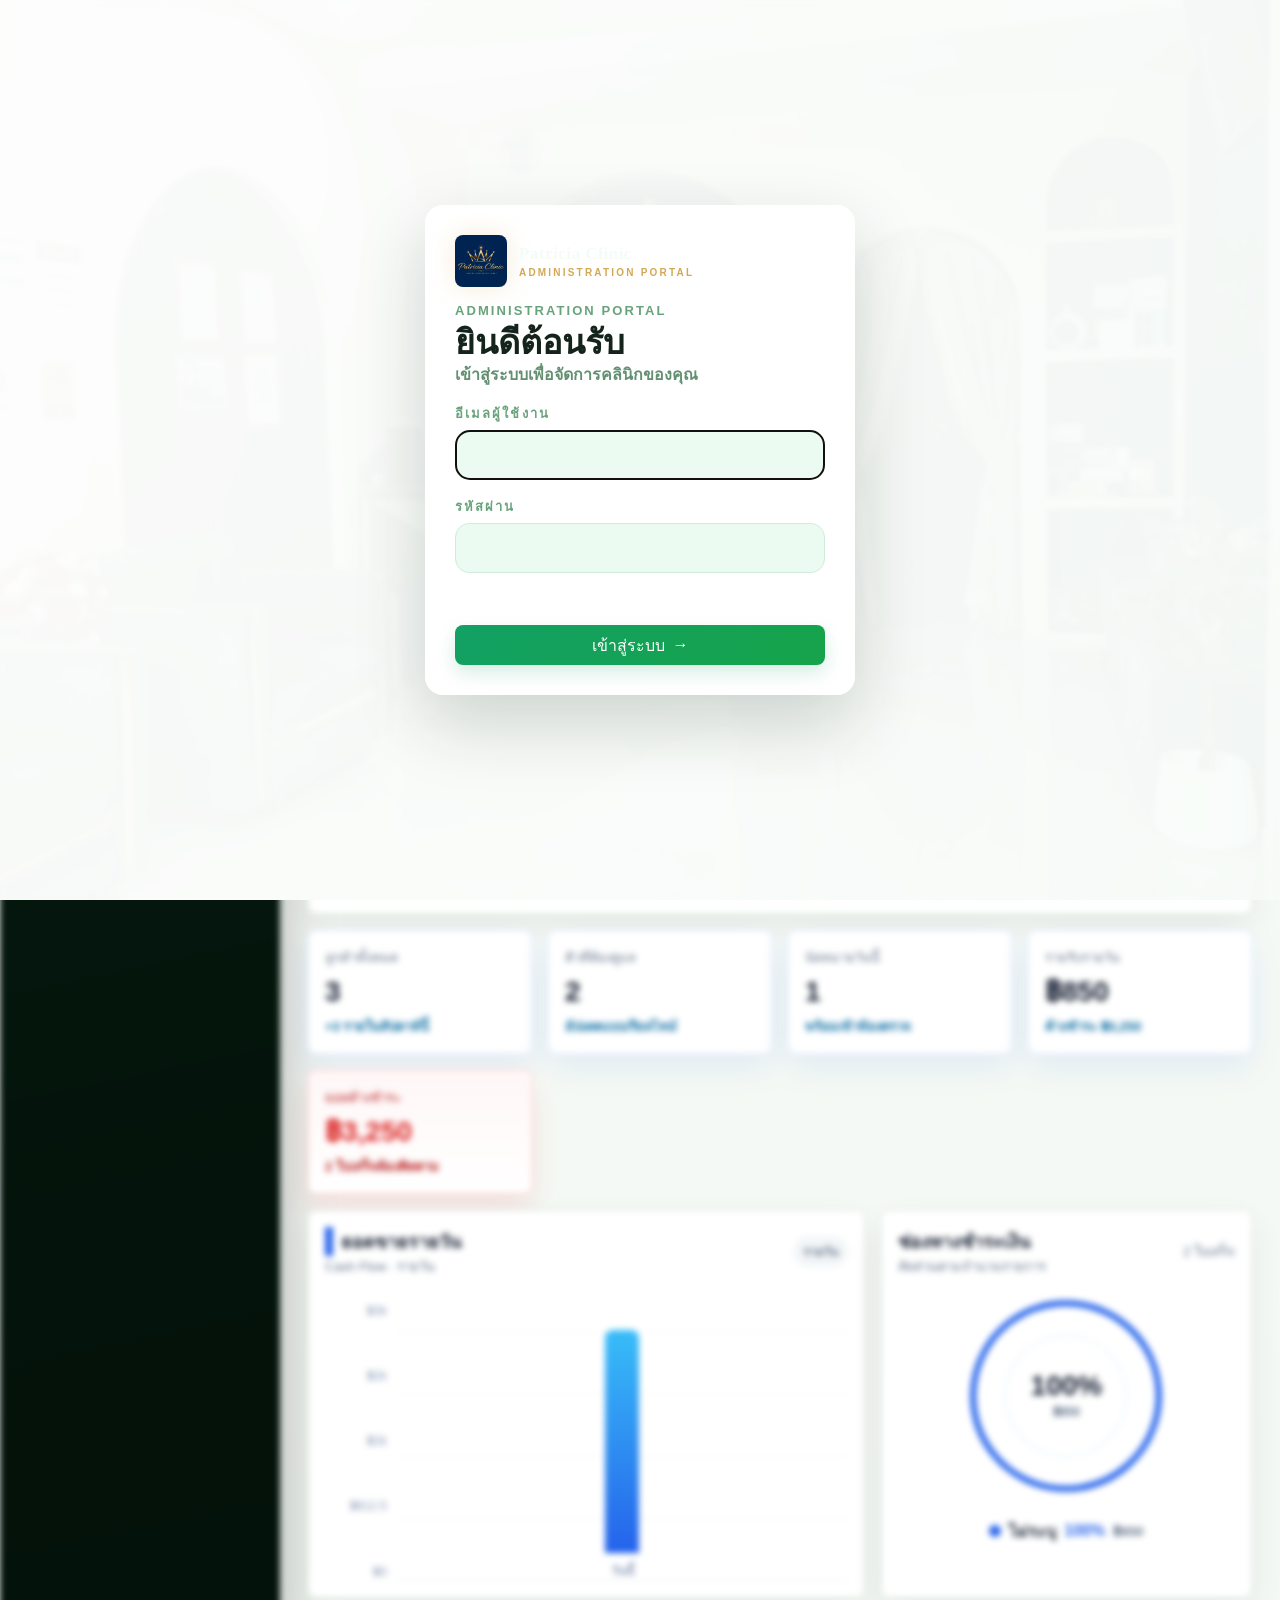
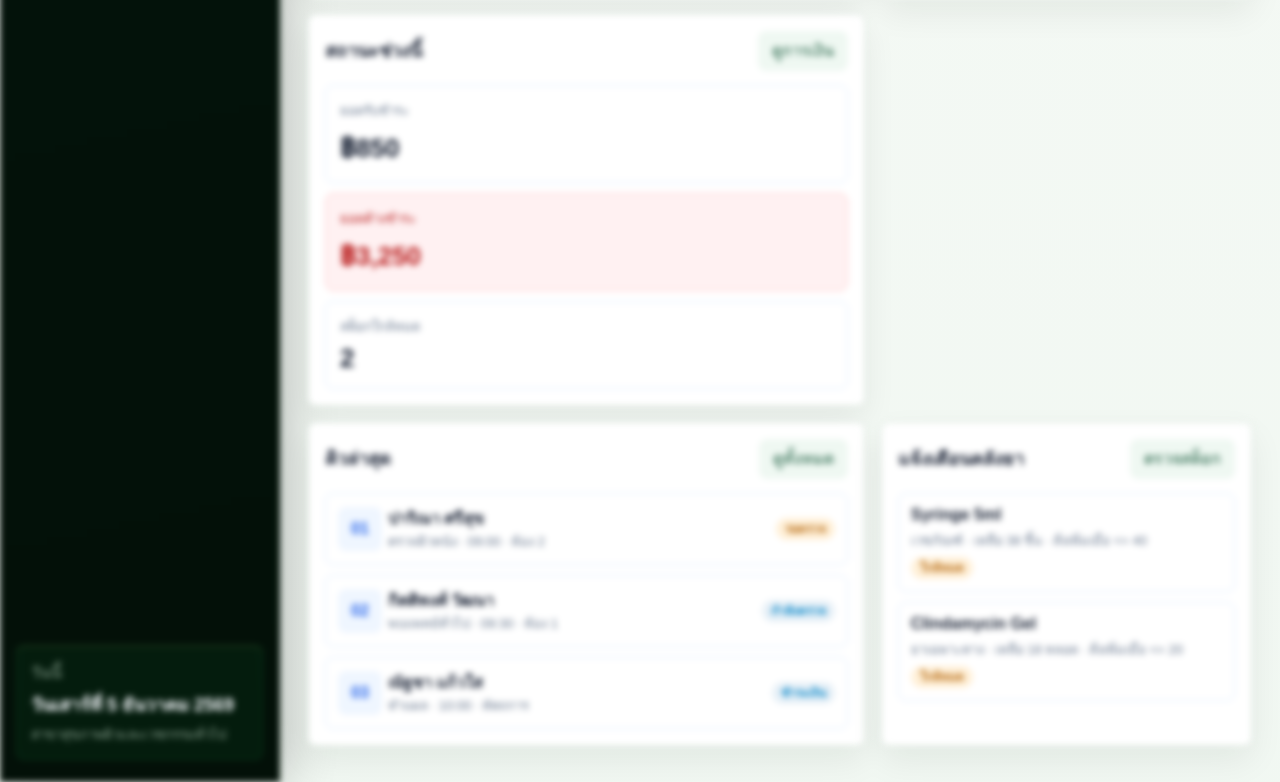
==== commit 944379af: "Match legacy clinic theme" ====
--- a/index.html
+++ b/index.html
@@ -14,24 +14,25 @@
             <img src="assets/logo.jpg" alt="">
           </div>
           <div>
-            <strong>แพทริเซียคลินิกเวชกรรมเพชรบุรี-บ้านแหลม</strong>
-            <span>Clinic Management System</span>
+            <strong>Patricia Clinic</strong>
+            <span>ADMINISTRATION PORTAL</span>
           </div>
         </div>
         <div>
-          <p class="eyebrow">ระบบจัดการข้อมูลคลินิก</p>
-          <h1>เข้าสู่ระบบ</h1>
+          <p class="eyebrow">ADMINISTRATION PORTAL</p>
+          <h1>ยินดีต้อนรับ</h1>
+          <p class="login-subtitle">เข้าสู่ระบบเพื่อจัดการคลินิกของคุณ</p>
         </div>
         <div class="field full">
-          <label for="username">ยูสเซอร์</label>
+          <label for="username">อีเมลผู้ใช้งาน</label>
           <input id="username" name="username" autocomplete="username" required>
         </div>
         <div class="field full">
-          <label for="password">พาสเวิร์ด</label>
+          <label for="password">รหัสผ่าน</label>
           <input id="password" name="password" type="password" autocomplete="current-password" required>
         </div>
         <p class="login-error" id="loginError" role="alert"></p>
-        <button type="submit">เข้าสู่ระบบ</button>
+        <button type="submit">เข้าสู่ระบบ <span aria-hidden="true">→</span></button>
       </form>
     </section>
 
@@ -41,8 +42,8 @@
           <img src="assets/logo.jpg" alt="">
         </div>
         <div>
-          <strong>แพทริเซียคลินิกเวชกรรมเพชรบุรี-บ้านแหลม</strong>
-          <span>เพชรบุรี-บ้านแหลม</span>
+          <strong>Patricia Clinic</strong>
+          <span>บ้านแหลม</span>
         </div>
       </div>
       <nav class="nav" id="nav"></nav>
--- a/styles.css
+++ b/styles.css
@@ -1145,10 +1145,12 @@
 }
 
 .receipt-top {
+  position: relative;
   display: flex;
   justify-content: space-between;
   gap: 24px;
   border-bottom: 1px solid #cfd8d4;
+  padding-right: 190px;
   padding-bottom: 18px;
 }
 
@@ -1170,10 +1172,12 @@
 }
 
 .receipt-box {
+  position: absolute;
+  top: 0;
+  right: 0;
   width: 170px;
   border: 1px solid #111;
   text-align: center;
-  align-self: start;
 }
 
 .receipt-box strong,
@@ -1289,7 +1293,9 @@
 }
 
 .receipt-mobile-export .receipt-top {
+  position: relative;
   gap: 10px;
+  padding-right: 124px;
   padding-bottom: 10px;
 }
 
@@ -1311,6 +1317,9 @@
 }
 
 .receipt-mobile-export .receipt-box {
+  position: absolute;
+  top: 0;
+  right: 0;
   width: 112px;
   font-size: 10px;
 }
@@ -1385,7 +1394,8 @@
     width: 210mm;
     min-height: 297mm;
     margin: 0 !important;
-    background: #fff;
+    background: #fff !important;
+    box-shadow: none !important;
   }
 
   body {
@@ -1405,10 +1415,12 @@
     inset: auto !important;
     width: 194mm;
     max-width: 194mm;
-    box-shadow: none;
+    box-shadow: none !important;
     margin: 0 auto !important;
     padding: 0 !important;
-    border: 0;
+    border: 0 !important;
+    outline: 0 !important;
+    background: transparent !important;
     overflow: visible;
   }
 
@@ -1417,22 +1429,29 @@
     max-width: none;
     padding: 0 !important;
     overflow: visible;
+    border: 0 !important;
+    background: transparent !important;
+    box-shadow: none !important;
   }
 
   .receipt {
-    border: 0;
+    border: 0 !important;
     width: 132mm;
     max-width: 132mm;
     margin: 0 auto !important;
     padding: 5mm;
-    border-radius: 0;
+    border-radius: 0 !important;
+    box-shadow: none !important;
+    outline: 0 !important;
     font-size: 8pt;
     line-height: 1.25;
     break-inside: avoid;
   }
 
   .receipt-top {
+    position: relative;
     gap: 6mm;
+    padding-right: 36mm;
     padding-bottom: 3mm;
   }
 
@@ -1454,6 +1473,9 @@
   }
 
   .receipt-box {
+    position: absolute;
+    top: 0;
+    right: 0;
     width: 32mm;
     font-size: 7.5pt;
   }
@@ -2200,12 +2222,16 @@
   color: var(--muted);
   font-size: 12px;
   font-weight: 700;
-  white-space: nowrap;
+  line-height: 1.35;
 }
 
 .course-detail-item {
-  grid-template-columns: minmax(0, 1.1fr) minmax(190px, 0.9fr) auto;
+  grid-template-columns: minmax(260px, 1fr) minmax(220px, 0.72fr);
+  grid-template-areas:
+    "info actions"
+    "usage actions";
   align-items: center;
+  gap: 10px 16px;
 }
 
 .course-detail-item.pending-payment {
@@ -2217,6 +2243,32 @@
 .course-detail-item .muted {
   display: block;
   margin-top: 4px;
+}
+
+.course-info {
+  grid-area: info;
+  min-width: 0;
+  display: flex;
+  flex-wrap: wrap;
+  align-items: center;
+  gap: 6px 8px;
+}
+
+.course-info strong {
+  flex: 1 1 220px;
+  min-width: 0;
+  line-height: 1.35;
+  word-break: normal;
+  overflow-wrap: anywhere;
+}
+
+.course-info .muted {
+  flex-basis: 100%;
+}
+
+.course-usage {
+  grid-area: usage;
+  min-width: 0;
 }
 
 .payment-alert {
@@ -2253,7 +2305,7 @@
 .payment-due-badge {
   display: inline-flex;
   width: fit-content;
-  margin-left: 8px;
+  flex: 0 0 auto;
   border-radius: 999px;
   padding: 4px 8px;
   background: #fee2e2;
@@ -2345,10 +2397,13 @@
 }
 
 .course-item-actions {
+  grid-area: actions;
   display: flex;
   align-items: center;
   gap: 8px;
   justify-content: flex-end;
+  flex-wrap: wrap;
+  min-width: 0;
 }
 
 .course-deduct-action {
@@ -2705,10 +2760,19 @@
 
   .course-detail-item {
     grid-template-columns: 1fr;
+    grid-template-areas:
+      "info"
+      "usage"
+      "actions";
   }
 
   .course-item-actions {
     justify-content: flex-start;
+  }
+
+  .course-deduct-action,
+  .pay-due-button {
+    min-width: 0;
   }
 
   .service-hero {
@@ -2744,6 +2808,18 @@
     width: 100%;
   }
 
+  .receipt-mobile-export .receipt-top {
+    flex-direction: row;
+    padding-right: 124px;
+  }
+
+  .receipt-mobile-export .receipt-box {
+    position: absolute;
+    top: 0;
+    right: 0;
+    width: 112px;
+  }
+
   .receipt-signatures {
     grid-template-columns: 1fr;
   }
@@ -2771,3 +2847,232 @@
     width: auto;
   }
 }
+
+/* Final legacy-theme overrides */
+body {
+  background:
+    linear-gradient(180deg, rgba(248, 250, 247, 0.98), rgba(240, 247, 241, 0.92)),
+    radial-gradient(circle at 90% 5%, rgba(212, 168, 83, 0.14), transparent 32%);
+}
+
+.login-screen {
+  background:
+    linear-gradient(120deg, rgba(248, 250, 247, 0.95), rgba(232, 247, 237, 0.88)),
+    url("assets/lobby-wide.jpg");
+  background-size: cover;
+  background-position: center;
+}
+
+.login-screen::before {
+  content: "";
+  position: absolute;
+  inset: 0;
+  background: rgba(255, 255, 255, 0.72);
+  backdrop-filter: blur(2px);
+}
+
+.login-card {
+  position: relative;
+  border: 0;
+  border-radius: 18px;
+  box-shadow: 0 28px 70px rgba(4, 32, 19, 0.18);
+  padding: 30px;
+}
+
+.login-card h1 {
+  font-size: 34px;
+  color: #14231b;
+}
+
+.login-subtitle {
+  margin: 0;
+  color: #649072;
+  font-weight: 800;
+}
+
+.login-card .eyebrow,
+.login-card label {
+  color: #68a37b;
+  letter-spacing: 0.16em;
+}
+
+.login-card input {
+  min-height: 50px;
+  border-color: #cfecdc;
+  border-radius: 14px;
+  background: #ecfbf2;
+}
+
+.login-card button[type="submit"],
+button:not(.secondary):not(.danger):not(.modal-close) {
+  background: linear-gradient(135deg, #12a064, #16a34a);
+  box-shadow: 0 8px 18px rgba(16, 147, 92, 0.17);
+}
+
+.login-card button[type="submit"]:hover,
+button:not(.secondary):not(.danger):not(.modal-close):hover {
+  background: linear-gradient(135deg, #087244, #10935c);
+}
+
+.sidebar {
+  background:
+    radial-gradient(circle at 82% 1%, rgba(212, 168, 83, 0.16), transparent 26%),
+    linear-gradient(168deg, #062013 0%, #04130b 52%, #031008 100%);
+  border-right: 1px solid rgba(34, 197, 94, 0.1);
+  box-shadow: 8px 0 46px rgba(0, 0, 0, 0.24);
+}
+
+.brand-mark {
+  background: transparent;
+  box-shadow: 0 0 24px rgba(212, 168, 83, 0.22);
+}
+
+.brand-mark img {
+  object-fit: contain;
+  filter: drop-shadow(0 0 9px rgba(212, 168, 83, 0.42));
+}
+
+.brand strong {
+  color: #f5fbf5;
+  font-family: Georgia, "Times New Roman", serif;
+  letter-spacing: 0.03em;
+  font-size: 17px;
+}
+
+.brand span {
+  color: #d4a853;
+  letter-spacing: 0.22em;
+  font-size: 10px;
+  font-weight: 800;
+}
+
+.nav button {
+  color: rgba(219, 245, 225, 0.66);
+  border: 1px solid transparent;
+  border-radius: 10px;
+}
+
+.nav button.active,
+.nav button:hover {
+  background: linear-gradient(135deg, rgba(34, 197, 94, 0.23), rgba(22, 163, 74, 0.1));
+  border-color: rgba(34, 197, 94, 0.22);
+  color: #f0fdf4;
+  box-shadow: inset 4px 0 0 #d4a853;
+}
+
+.clinic-card {
+  background: rgba(34, 197, 94, 0.07);
+  border-color: rgba(34, 197, 94, 0.16);
+  box-shadow: inset 0 1px 0 rgba(212, 168, 83, 0.18);
+}
+
+.clinic-card span,
+.clinic-card small {
+  color: rgba(219, 245, 225, 0.62);
+}
+
+.topbar {
+  background: rgba(255, 255, 255, 0.9);
+  border-bottom-color: #dce8df;
+  box-shadow: 0 8px 26px rgba(4, 32, 19, 0.05);
+}
+
+.eyebrow,
+.money,
+.stat-card strong,
+.dashboard-total,
+.service-card .price {
+  color: #0f8b55;
+}
+
+.secondary {
+  background: #eff8f2;
+  color: #0b5132;
+}
+
+.secondary:hover {
+  background: #dff3e7;
+}
+
+.danger {
+  background: #fff0f0;
+  color: #c62828;
+}
+
+.search,
+.catalog-search,
+.patient-search,
+.panel,
+.table-wrap,
+.patient-profile,
+.patient-workspace,
+.service-card,
+.stat-card,
+.dashboard-card,
+.summary-panel,
+.form-panel {
+  border-color: #dce8df;
+  box-shadow: 0 14px 34px rgba(4, 32, 19, 0.07);
+}
+
+.hero-strip,
+.patient-hero,
+.service-hero {
+  background:
+    linear-gradient(100deg, rgba(4, 32, 19, 0.94), rgba(8, 114, 68, 0.82)),
+    url("assets/reception-close.jpg");
+  background-size: cover;
+  background-position: center;
+  border: 1px solid rgba(212, 168, 83, 0.22);
+}
+
+.hero-strip p,
+.patient-hero p,
+.service-hero p {
+  color: #dff6e7;
+}
+
+.showcase-copy {
+  border-color: rgba(212, 168, 83, 0.32);
+  background:
+    linear-gradient(145deg, rgba(255, 255, 255, 0.98), rgba(249, 252, 247, 0.94)),
+    radial-gradient(circle at 50% 26%, rgba(212, 168, 83, 0.18), transparent 36%);
+}
+
+.premium-logo-frame {
+  background:
+    linear-gradient(#ffffff, #ffffff) padding-box,
+    linear-gradient(135deg, #f6dfa0, #b8860b, #fff2c2) border-box;
+  box-shadow: 0 18px 36px rgba(4, 32, 19, 0.1), 0 0 0 10px rgba(232, 247, 237, 0.75);
+}
+
+.showcase-copy span,
+.badge.ok {
+  background: #e7f8ee;
+  color: #087244;
+}
+
+.patient-tabs {
+  background: #f0f5f2;
+}
+
+.patient-tabs button.active {
+  color: #10935c;
+  box-shadow: 0 8px 18px rgba(16, 147, 92, 0.13);
+}
+
+.avatar.big,
+.avatar {
+  background: #10935c;
+}
+
+.bar-fill,
+.progress-fill {
+  background: linear-gradient(90deg, #22c55e, #0f8b55);
+}
+
+.modal-close {
+  background: #fff0f0;
+  color: #c62828;
+  border: 1px solid #ffcaca;
+}
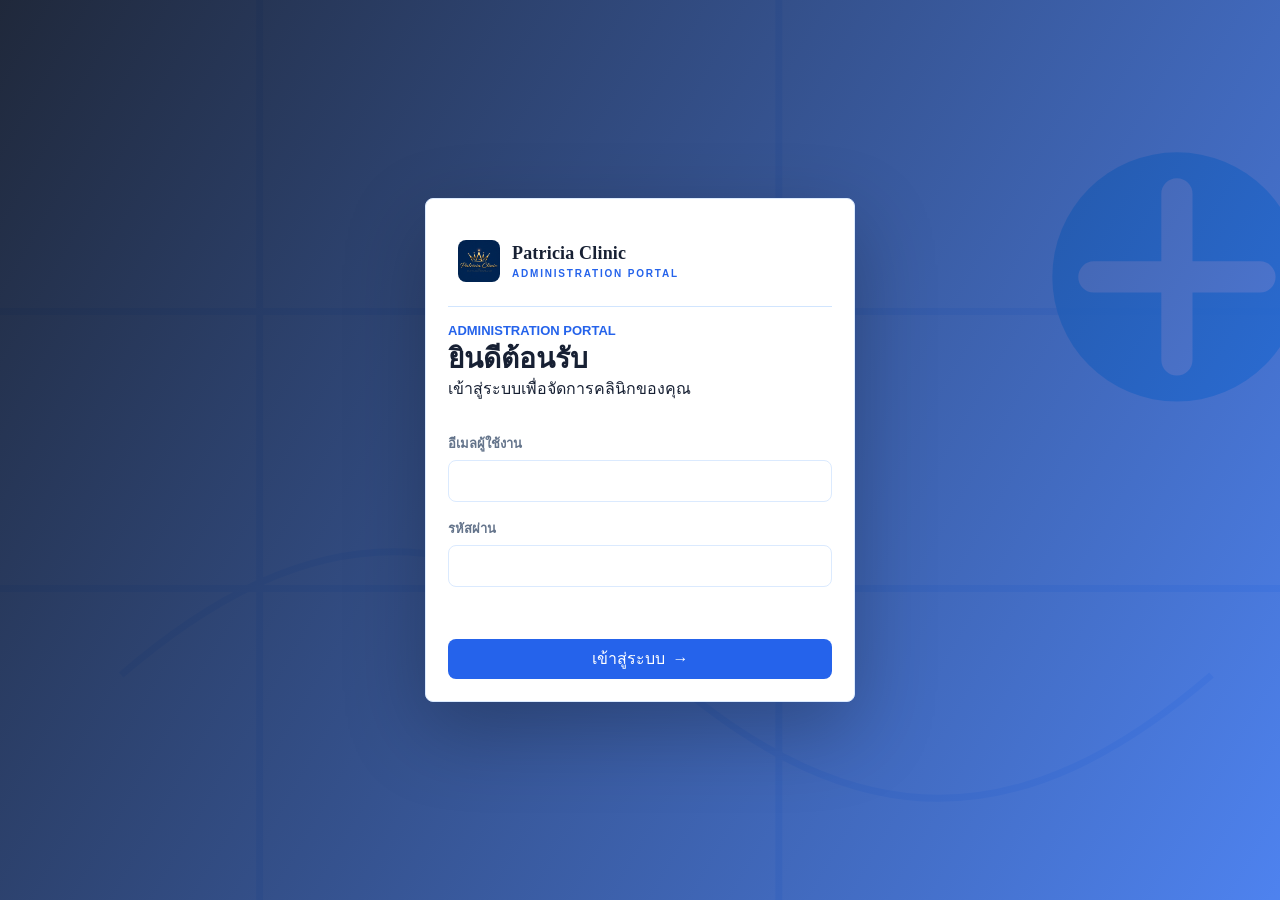
==== commit 5be55bf4: "Match legacy menu layout in blue theme" ====
--- a/index.html
+++ b/index.html
@@ -47,10 +47,23 @@
         </div>
       </div>
       <nav class="nav" id="nav"></nav>
-      <div class="clinic-card">
-        <span>วันนี้</span>
-        <strong id="todayLabel">-</strong>
-        <small>สาขาสุขภาพผิวและเวชกรรมทั่วไป</small>
+      <div class="sidebar-footer" aria-label="สถานะระบบ">
+        <button class="mode-toggle" type="button" aria-label="Light Mode">
+          <svg viewBox="0 0 24 24" aria-hidden="true"><path d="M12 3v2M12 19v2M4.93 4.93l1.41 1.41M17.66 17.66l1.41 1.41M3 12h2M19 12h2M4.93 19.07l1.41-1.41M17.66 6.34l1.41-1.41M12 8a4 4 0 1 1 0 8 4 4 0 0 1 0-8Z"/></svg>
+          <span>Light Mode</span>
+        </button>
+        <div class="sidebar-user">
+          <span class="user-avatar">A</span>
+          <div>
+            <strong>admin@patriciabanlaem.com</strong>
+            <small>Admin</small>
+          </div>
+          <svg viewBox="0 0 24 24" aria-hidden="true"><path d="M10 17l5-5-5-5M15 12H3M21 3v18h-6"/></svg>
+        </div>
+        <div class="connection-status">
+          <svg viewBox="0 0 24 24" aria-hidden="true"><path d="M5 12.55a11 11 0 0 1 14 0M8.5 16a6 6 0 0 1 7 0M12 20h.01"/></svg>
+          <span>CONNECTED</span>
+        </div>
       </div>
     </aside>
 
--- a/styles.css
+++ b/styles.css
@@ -2848,231 +2848,388 @@
   }
 }
 
-/* Final legacy-theme overrides */
+/* Legacy layout shape in blue-white theme */
 body {
+  grid-template-columns: 248px minmax(0, 1fr);
   background:
-    linear-gradient(180deg, rgba(248, 250, 247, 0.98), rgba(240, 247, 241, 0.92)),
-    radial-gradient(circle at 90% 5%, rgba(212, 168, 83, 0.14), transparent 32%);
-}
-
-.login-screen {
+    linear-gradient(180deg, #f8fbff 0%, #eef6ff 100%),
+    radial-gradient(circle at 92% 4%, rgba(37, 99, 235, 0.1), transparent 30%);
+}
+
+.sidebar {
+  min-height: 100vh;
+  padding: 18px 8px 0;
+  gap: 14px;
   background:
-    linear-gradient(120deg, rgba(248, 250, 247, 0.95), rgba(232, 247, 237, 0.88)),
+    radial-gradient(circle at 94% 42px, rgba(37, 99, 235, 0.22), transparent 34px),
+    linear-gradient(180deg, #ffffff 0%, #f3f8ff 54%, #eaf3ff 100%);
+  color: #172033;
+  border-right: 1px solid #dbeafe;
+  box-shadow: 10px 0 36px rgba(37, 99, 235, 0.08);
+}
+
+.brand {
+  min-height: 86px;
+  padding: 10px 10px 16px;
+  border-bottom: 1px solid rgba(191, 219, 254, 0.72);
+}
+
+.brand-mark {
+  width: 42px;
+  height: 42px;
+  flex-basis: 42px;
+  background: transparent;
+  box-shadow: none;
+}
+
+.brand-mark img {
+  object-fit: contain;
+  filter: drop-shadow(0 4px 10px rgba(37, 99, 235, 0.12));
+}
+
+.brand strong {
+  color: #172033;
+  font-family: Georgia, "Times New Roman", serif;
+  font-size: 18px;
+  letter-spacing: 0.01em;
+}
+
+.brand span {
+  margin-top: 4px;
+  color: #2563eb;
+  font-size: 10px;
+  font-weight: 900;
+  letter-spacing: 0.18em;
+}
+
+.nav {
+  gap: 7px;
+  padding: 0 0 10px;
+}
+
+.nav button {
+  min-height: 52px;
+  justify-content: flex-start;
+  padding: 0 14px;
+  border: 1px solid transparent;
+  border-radius: 10px;
+  background: transparent;
+  color: #6b7d95;
+  font-size: 14px;
+  font-weight: 800;
+  box-shadow: none;
+}
+
+.nav button svg {
+  width: 22px;
+  height: 22px;
+  color: #7f96b3;
+}
+
+.nav button.active,
+.nav button:hover {
+  background: linear-gradient(135deg, rgba(37, 99, 235, 0.13), rgba(14, 165, 233, 0.08));
+  border-color: rgba(37, 99, 235, 0.18);
+  color: #1d4ed8;
+  box-shadow: inset 4px 0 0 #2563eb, 0 10px 24px rgba(37, 99, 235, 0.1);
+}
+
+.nav button.active svg,
+.nav button:hover svg {
+  color: #2563eb;
+}
+
+.sidebar-footer {
+  margin: auto -8px 0;
+  padding: 12px 8px 10px;
+  border-top: 1px solid rgba(191, 219, 254, 0.72);
+  display: grid;
+  gap: 8px;
+}
+
+.mode-toggle {
+  justify-content: flex-start;
+  width: 100%;
+  min-height: 40px;
+  padding: 0 12px;
+  background: transparent;
+  color: #7f96b3;
+  box-shadow: none;
+  font-size: 13px;
+  font-weight: 800;
+}
+
+.mode-toggle:hover {
+  background: #eff6ff;
+  color: #2563eb;
+}
+
+.mode-toggle svg,
+.sidebar-user svg,
+.connection-status svg {
+  fill: none;
+  stroke: currentColor;
+  stroke-width: 2;
+  stroke-linecap: round;
+  stroke-linejoin: round;
+}
+
+.sidebar-user {
+  min-height: 62px;
+  padding: 9px;
+  border: 1px solid rgba(37, 99, 235, 0.14);
+  border-radius: 10px;
+  background: rgba(255, 255, 255, 0.72);
+  box-shadow: 0 10px 24px rgba(37, 99, 235, 0.08);
+  display: grid;
+  grid-template-columns: 34px minmax(0, 1fr) 18px;
+  align-items: center;
+  gap: 8px;
+}
+
+.user-avatar {
+  width: 34px;
+  height: 34px;
+  border-radius: 999px;
+  background: linear-gradient(135deg, #2563eb, #0ea5e9);
+  color: #fff;
+  display: grid;
+  place-items: center;
+  font-weight: 900;
+  box-shadow: 0 0 0 3px rgba(37, 99, 235, 0.12);
+}
+
+.sidebar-user strong,
+.sidebar-user small {
+  display: block;
+  overflow: hidden;
+  text-overflow: ellipsis;
+  white-space: nowrap;
+}
+
+.sidebar-user strong {
+  color: #172033;
+  font-size: 12px;
+}
+
+.sidebar-user small {
+  color: #2563eb;
+  font-size: 11px;
+  font-weight: 800;
+}
+
+.sidebar-user > svg {
+  width: 16px;
+  height: 16px;
+  color: #94a8c4;
+}
+
+.connection-status {
+  height: 32px;
+  border: 1px solid rgba(14, 165, 233, 0.2);
+  border-radius: 8px;
+  background: #eff6ff;
+  color: #0284c7;
+  display: flex;
+  align-items: center;
+  gap: 7px;
+  padding: 0 10px;
+  font-size: 10px;
+  font-weight: 900;
+  letter-spacing: 0.08em;
+}
+
+.connection-status svg {
+  width: 13px;
+  height: 13px;
+}
+
+.topbar {
+  min-height: 78px;
+  background: rgba(248, 251, 255, 0.86);
+  border-bottom-color: #dbeafe;
+  box-shadow: 0 8px 28px rgba(37, 99, 235, 0.06);
+}
+
+.content {
+  padding: 24px 28px 38px;
+}
+
+.panel,
+.card,
+.service-card,
+.showcase-card,
+.summary-stack article,
+.queue-item,
+.timeline-item,
+.inventory-item,
+.table-wrap {
+  border-radius: 12px;
+  border-color: #dbeafe;
+  box-shadow: 0 16px 34px rgba(37, 99, 235, 0.08);
+}
+
+.hero-strip,
+.patient-hero,
+.service-hero {
+  border-radius: 28px;
+  background:
+    linear-gradient(100deg, rgba(29, 78, 216, 0.92), rgba(14, 165, 233, 0.76)),
     url("assets/lobby-wide.jpg");
   background-size: cover;
   background-position: center;
-}
-
-.login-screen::before {
-  content: "";
-  position: absolute;
-  inset: 0;
-  background: rgba(255, 255, 255, 0.72);
-  backdrop-filter: blur(2px);
-}
-
-.login-card {
-  position: relative;
-  border: 0;
-  border-radius: 18px;
-  box-shadow: 0 28px 70px rgba(4, 32, 19, 0.18);
-  padding: 30px;
-}
-
-.login-card h1 {
-  font-size: 34px;
-  color: #14231b;
-}
-
-.login-subtitle {
-  margin: 0;
-  color: #649072;
-  font-weight: 800;
-}
-
-.login-card .eyebrow,
-.login-card label {
-  color: #68a37b;
-  letter-spacing: 0.16em;
-}
-
-.login-card input {
-  min-height: 50px;
-  border-color: #cfecdc;
-  border-radius: 14px;
-  background: #ecfbf2;
-}
-
-.login-card button[type="submit"],
-button:not(.secondary):not(.danger):not(.modal-close) {
-  background: linear-gradient(135deg, #12a064, #16a34a);
-  box-shadow: 0 8px 18px rgba(16, 147, 92, 0.17);
-}
-
-.login-card button[type="submit"]:hover,
-button:not(.secondary):not(.danger):not(.modal-close):hover {
-  background: linear-gradient(135deg, #087244, #10935c);
-}
-
-.sidebar {
-  background:
-    radial-gradient(circle at 82% 1%, rgba(212, 168, 83, 0.16), transparent 26%),
-    linear-gradient(168deg, #062013 0%, #04130b 52%, #031008 100%);
-  border-right: 1px solid rgba(34, 197, 94, 0.1);
-  box-shadow: 8px 0 46px rgba(0, 0, 0, 0.24);
-}
-
-.brand-mark {
-  background: transparent;
-  box-shadow: 0 0 24px rgba(212, 168, 83, 0.22);
-}
-
-.brand-mark img {
-  object-fit: contain;
-  filter: drop-shadow(0 0 9px rgba(212, 168, 83, 0.42));
-}
-
-.brand strong {
-  color: #f5fbf5;
-  font-family: Georgia, "Times New Roman", serif;
-  letter-spacing: 0.03em;
-  font-size: 17px;
-}
-
-.brand span {
-  color: #d4a853;
-  letter-spacing: 0.22em;
-  font-size: 10px;
-  font-weight: 800;
-}
-
-.nav button {
-  color: rgba(219, 245, 225, 0.66);
-  border: 1px solid transparent;
-  border-radius: 10px;
-}
-
-.nav button.active,
-.nav button:hover {
-  background: linear-gradient(135deg, rgba(34, 197, 94, 0.23), rgba(22, 163, 74, 0.1));
-  border-color: rgba(34, 197, 94, 0.22);
-  color: #f0fdf4;
-  box-shadow: inset 4px 0 0 #d4a853;
-}
-
-.clinic-card {
-  background: rgba(34, 197, 94, 0.07);
-  border-color: rgba(34, 197, 94, 0.16);
-  box-shadow: inset 0 1px 0 rgba(212, 168, 83, 0.18);
-}
-
-.clinic-card span,
-.clinic-card small {
-  color: rgba(219, 245, 225, 0.62);
-}
-
-.topbar {
-  background: rgba(255, 255, 255, 0.9);
-  border-bottom-color: #dce8df;
-  box-shadow: 0 8px 26px rgba(4, 32, 19, 0.05);
-}
-
-.eyebrow,
-.money,
-.stat-card strong,
-.dashboard-total,
-.service-card .price {
-  color: #0f8b55;
-}
-
-.secondary {
-  background: #eff8f2;
-  color: #0b5132;
-}
-
-.secondary:hover {
-  background: #dff3e7;
-}
-
-.danger {
-  background: #fff0f0;
-  color: #c62828;
-}
-
-.search,
-.catalog-search,
-.patient-search,
-.panel,
-.table-wrap,
-.patient-profile,
-.patient-workspace,
-.service-card,
-.stat-card,
-.dashboard-card,
-.summary-panel,
-.form-panel {
-  border-color: #dce8df;
-  box-shadow: 0 14px 34px rgba(4, 32, 19, 0.07);
-}
-
-.hero-strip,
-.patient-hero,
-.service-hero {
-  background:
-    linear-gradient(100deg, rgba(4, 32, 19, 0.94), rgba(8, 114, 68, 0.82)),
-    url("assets/reception-close.jpg");
-  background-size: cover;
-  background-position: center;
-  border: 1px solid rgba(212, 168, 83, 0.22);
+  box-shadow: 0 20px 42px rgba(37, 99, 235, 0.16);
+}
+
+.hero-strip {
+  min-height: 170px;
+  padding: 28px;
+  align-items: center;
+}
+
+.hero-strip h2 {
+  font-size: 28px;
 }
 
 .hero-strip p,
 .patient-hero p,
 .service-hero p {
-  color: #dff6e7;
-}
-
-.showcase-copy {
-  border-color: rgba(212, 168, 83, 0.32);
-  background:
-    linear-gradient(145deg, rgba(255, 255, 255, 0.98), rgba(249, 252, 247, 0.94)),
-    radial-gradient(circle at 50% 26%, rgba(212, 168, 83, 0.18), transparent 36%);
-}
-
-.premium-logo-frame {
-  background:
-    linear-gradient(#ffffff, #ffffff) padding-box,
-    linear-gradient(135deg, #f6dfa0, #b8860b, #fff2c2) border-box;
-  box-shadow: 0 18px 36px rgba(4, 32, 19, 0.1), 0 0 0 10px rgba(232, 247, 237, 0.75);
-}
-
-.showcase-copy span,
-.badge.ok {
-  background: #e7f8ee;
-  color: #087244;
+  color: #e0f2fe;
+}
+
+.dashboard-controls {
+  border-radius: 16px;
+}
+
+.stat-card,
+.card.stat {
+  position: relative;
+  min-height: 116px;
+  overflow: hidden;
+  background: linear-gradient(135deg, #ffffff, #f0f8ff);
+}
+
+.card.stat::before {
+  content: "";
+  width: 6px;
+  height: 34px;
+  border-radius: 999px;
+  background: #2563eb;
+  position: absolute;
+  top: 18px;
+  left: 18px;
+}
+
+.card.stat span,
+.card.stat strong,
+.card.stat b {
+  margin-left: 14px;
+}
+
+.card.stat strong {
+  color: #2563eb;
+  font-size: 30px;
+}
+
+.card.stat b {
+  color: #7f96b3;
+}
+
+.card.stat.stat-danger::before {
+  background: #ef4444;
+}
+
+.card.stat.stat-danger strong,
+.summary-danger strong {
+  color: #dc2626;
+}
+
+.sales-panel,
+.payment-donut-panel,
+.finance-chart {
+  min-height: 300px;
+}
+
+.bar-track {
+  background: #eff6ff;
+}
+
+.bar-track i {
+  background: linear-gradient(180deg, #38bdf8, #2563eb);
+}
+
+th {
+  background: #f3f8ff;
+  color: #7287a4;
+  font-weight: 900;
+}
+
+td {
+  background: rgba(255, 255, 255, 0.72);
+}
+
+.filters button,
+.catalog-filters button {
+  border-radius: 11px;
+  background: #ffffff;
+  color: #7287a4;
+  border: 1px solid #dbeafe;
+  box-shadow: none;
+}
+
+.filters button.active,
+.catalog-filters button.active {
+  background: #2563eb;
+  color: #fff;
+  border-color: #2563eb;
 }
 
 .patient-tabs {
-  background: #f0f5f2;
+  border-radius: 16px;
+  background: #f1f6fd;
+  padding: 7px;
+}
+
+.patient-tabs button {
+  border-radius: 12px;
 }
 
 .patient-tabs button.active {
-  color: #10935c;
-  box-shadow: 0 8px 18px rgba(16, 147, 92, 0.13);
-}
-
-.avatar.big,
-.avatar {
-  background: #10935c;
-}
-
-.bar-fill,
-.progress-fill {
-  background: linear-gradient(90deg, #22c55e, #0f8b55);
-}
-
-.modal-close {
-  background: #fff0f0;
-  color: #c62828;
-  border: 1px solid #ffcaca;
-}
+  color: #2563eb;
+  background: #fff;
+  box-shadow: 0 10px 22px rgba(37, 99, 235, 0.12);
+}
+
+.service-grid {
+  grid-template-columns: repeat(auto-fill, minmax(210px, 1fr));
+}
+
+.service-card {
+  min-height: 210px;
+}
+
+.modal {
+  border-radius: 16px;
+}
+
+@media (max-width: 980px) {
+  body {
+    grid-template-columns: 1fr;
+  }
+
+  .sidebar {
+    min-height: auto;
+    padding: 12px;
+  }
+
+  .brand {
+    min-height: auto;
+    padding: 4px 4px 10px;
+  }
+
+  .sidebar-footer {
+    display: none;
+  }
+}
+
+
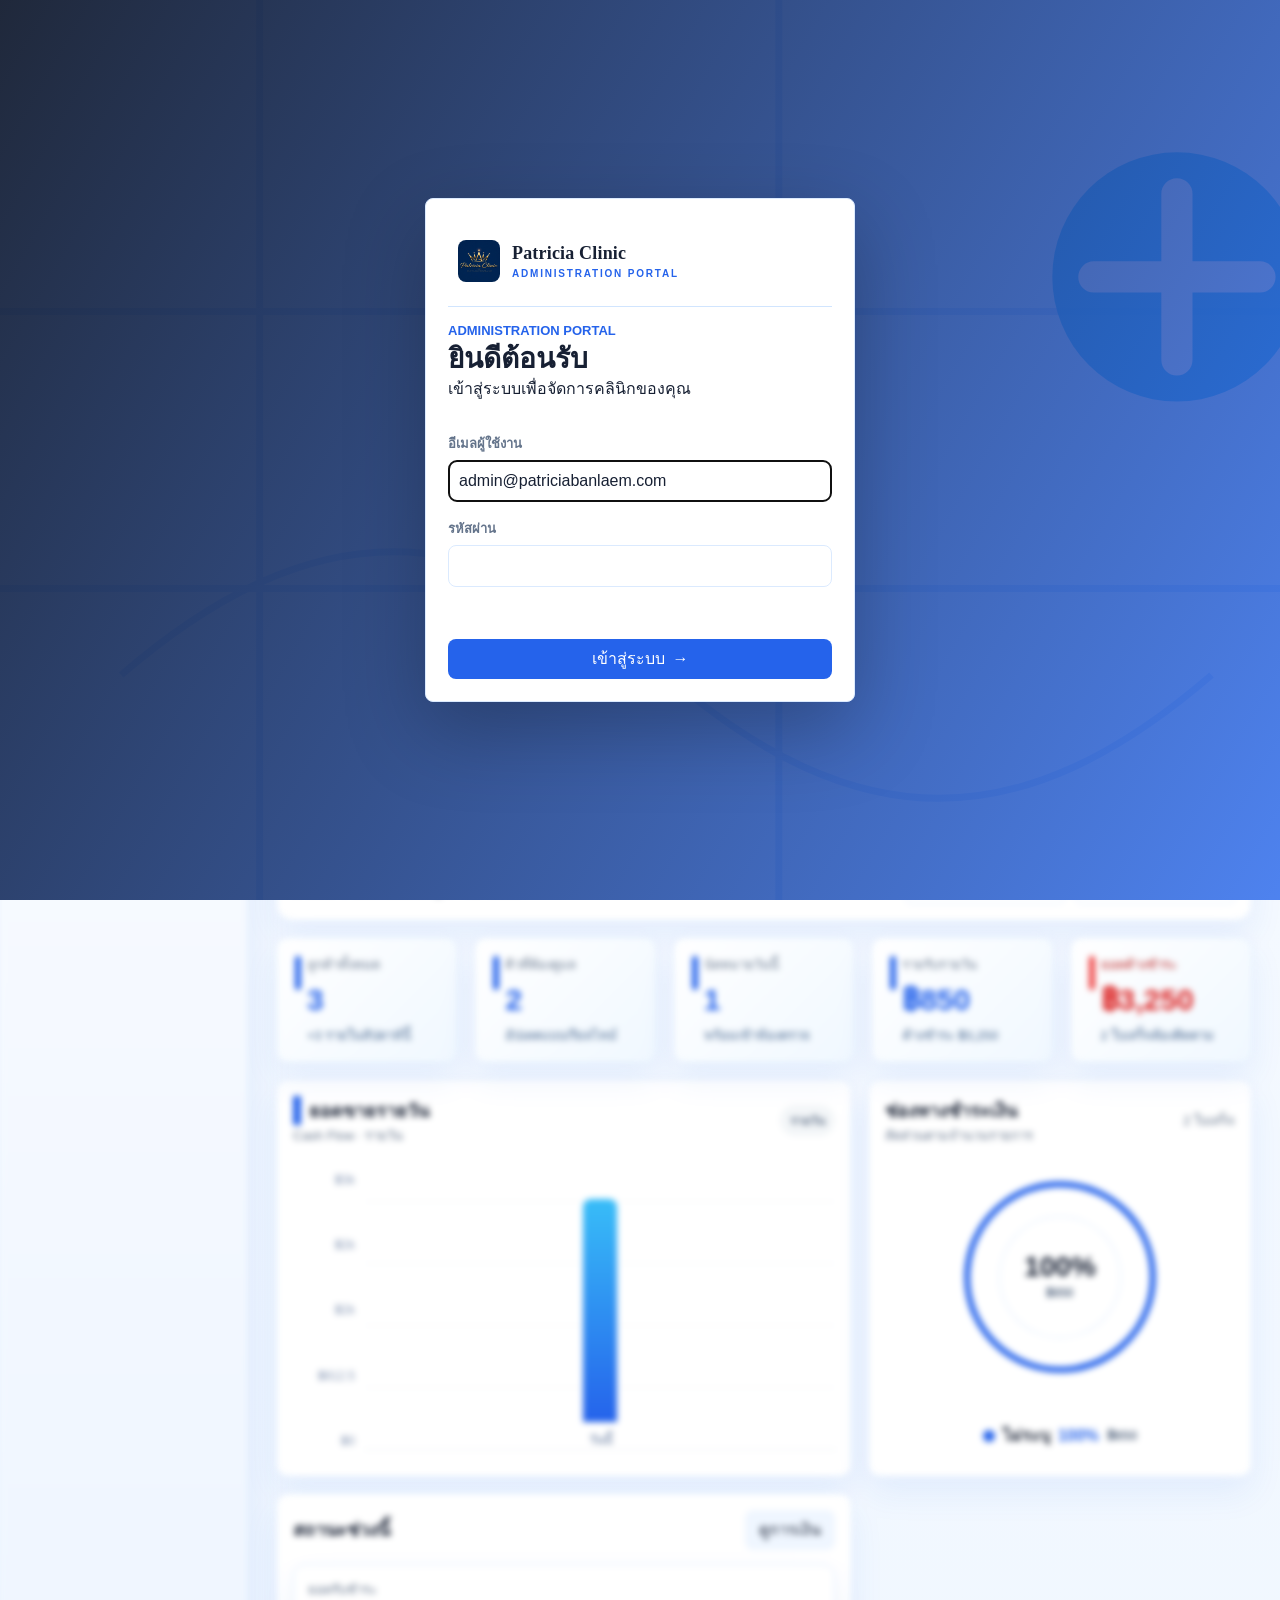
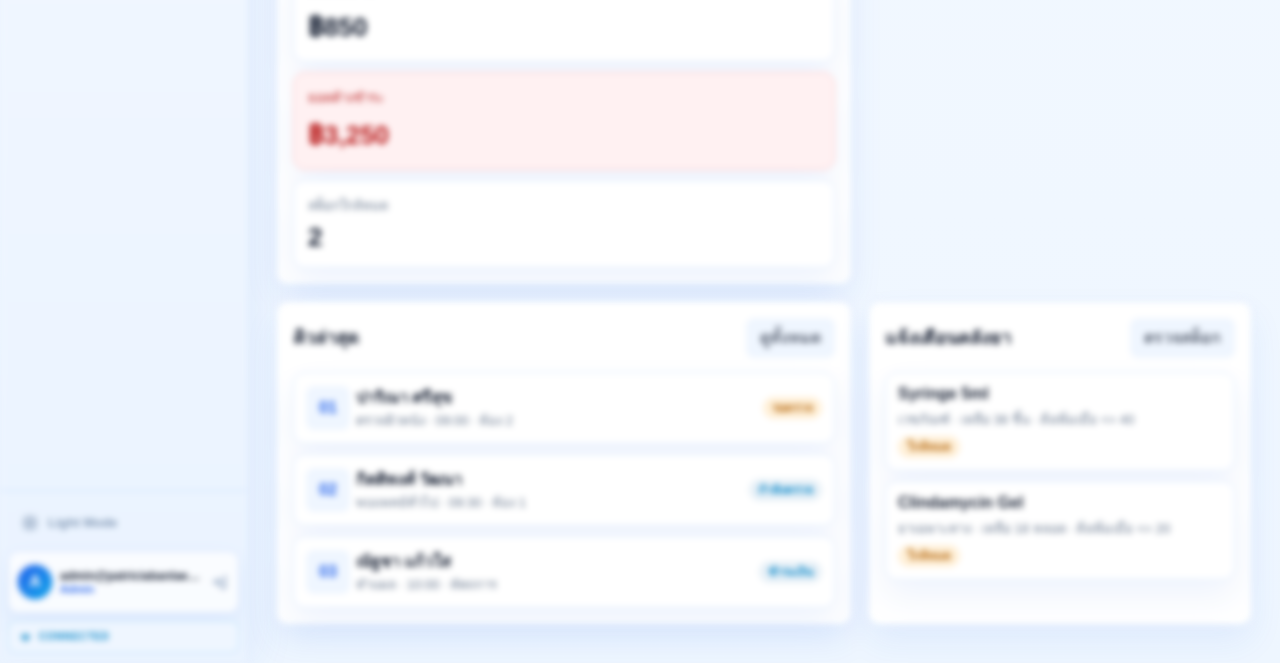
==== commit 9aefcac5: "Fix login after sidebar redesign" ====
--- a/index.html
+++ b/index.html
@@ -25,7 +25,7 @@
         </div>
         <div class="field full">
           <label for="username">อีเมลผู้ใช้งาน</label>
-          <input id="username" name="username" autocomplete="username" required>
+          <input id="username" name="username" autocomplete="username" value="admin@patriciabanlaem.com" required>
         </div>
         <div class="field full">
           <label for="password">รหัสผ่าน</label>
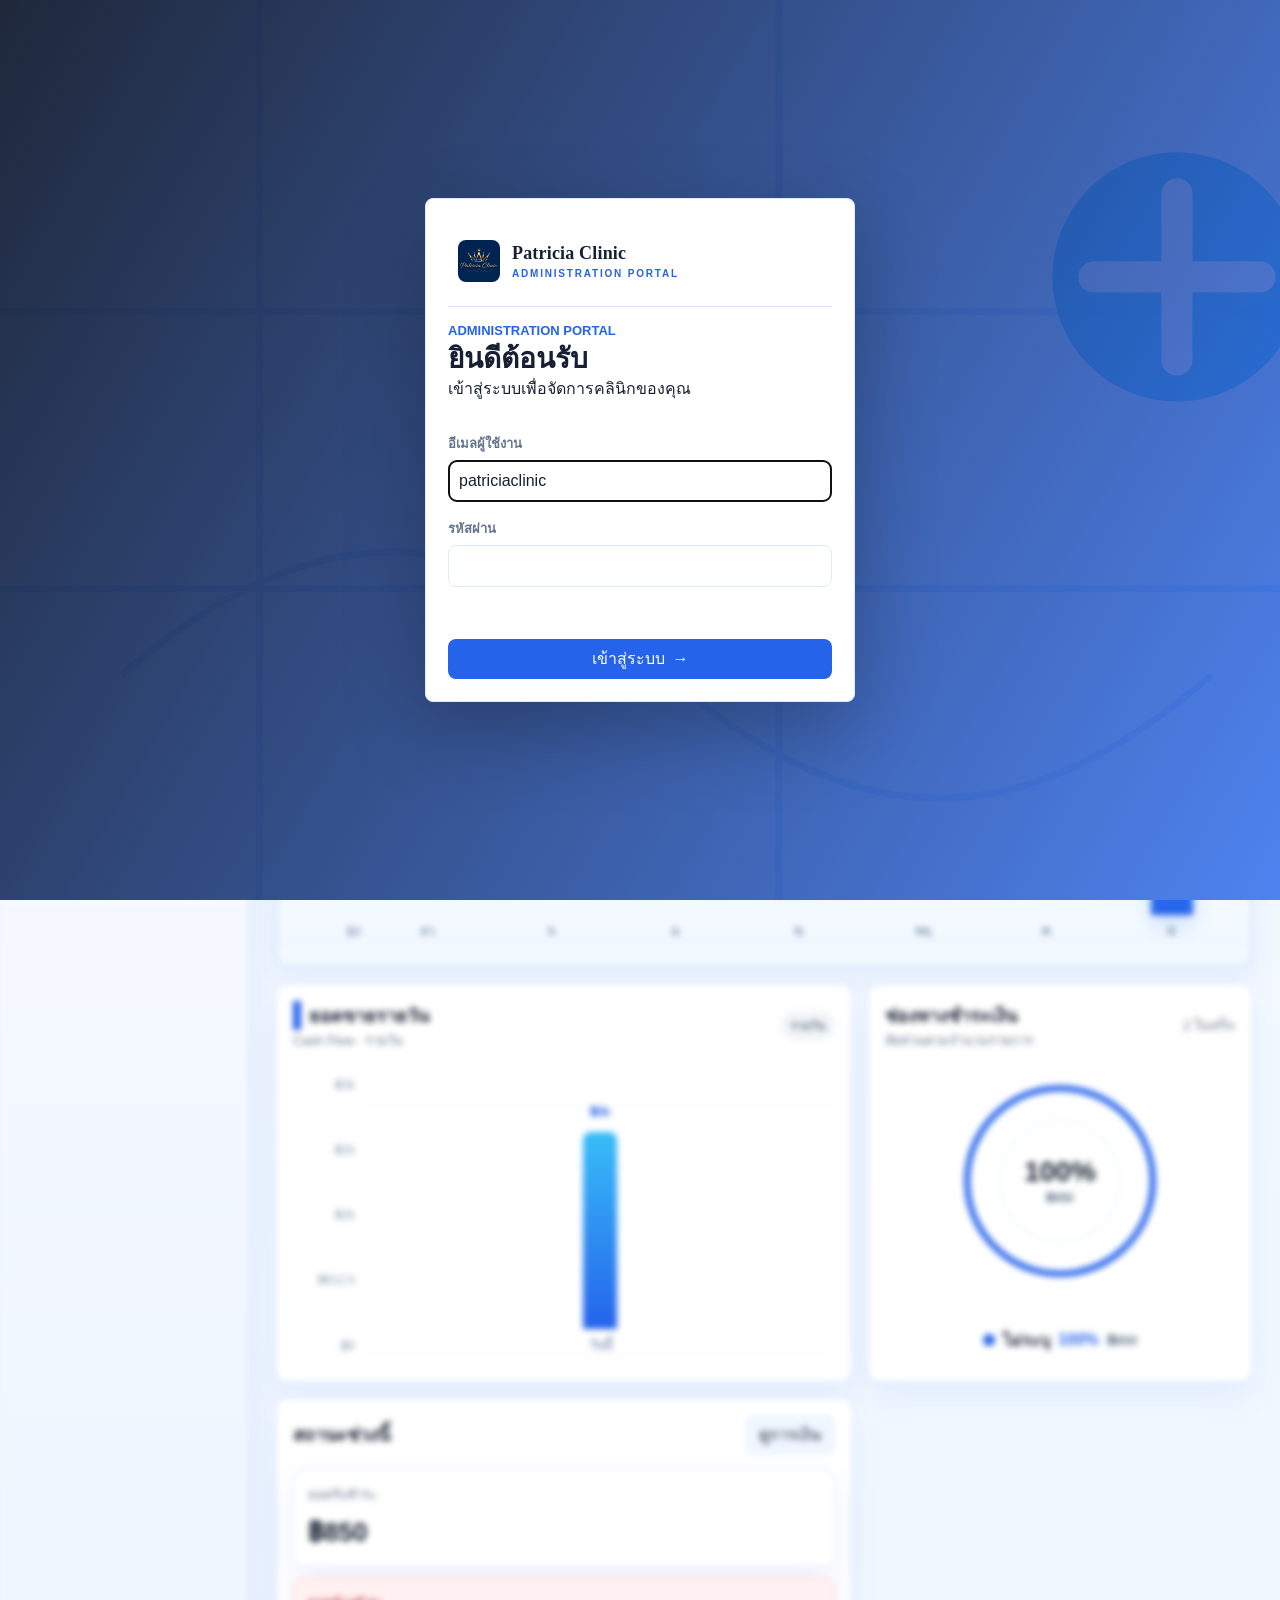
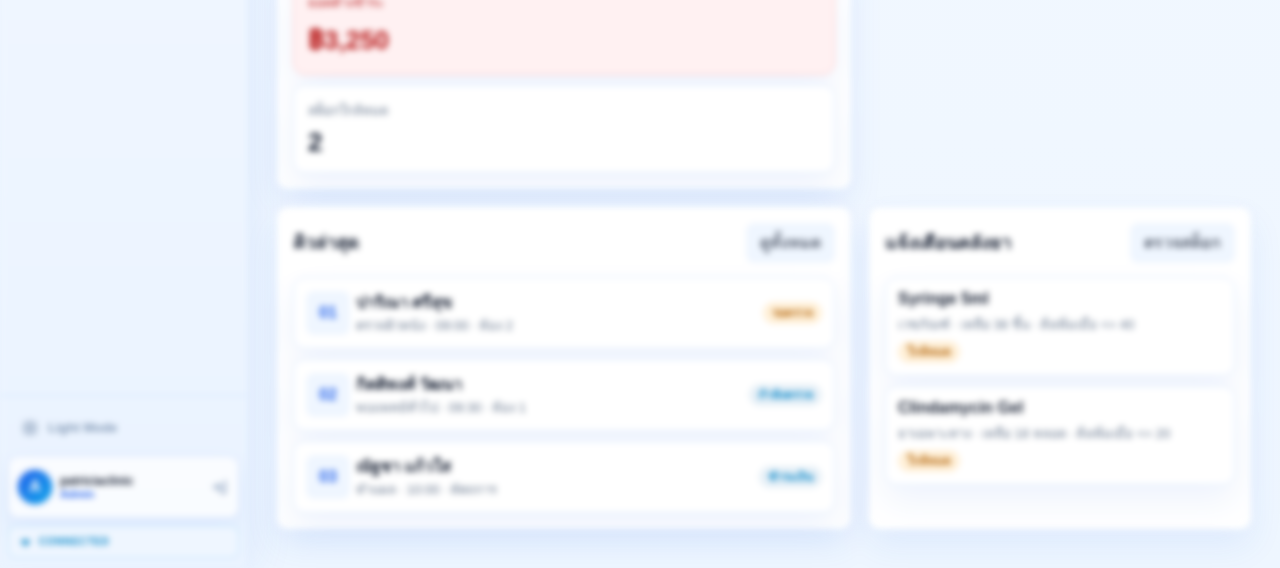
==== commit 27fbca1f: "Refine sales analysis and login" ====
--- a/index.html
+++ b/index.html
@@ -25,7 +25,7 @@
         </div>
         <div class="field full">
           <label for="username">อีเมลผู้ใช้งาน</label>
-          <input id="username" name="username" autocomplete="username" value="admin@patriciabanlaem.com" required>
+          <input id="username" name="username" autocomplete="username" value="patriciaclinic" required>
         </div>
         <div class="field full">
           <label for="password">รหัสผ่าน</label>
@@ -55,7 +55,7 @@
         <div class="sidebar-user">
           <span class="user-avatar">A</span>
           <div>
-            <strong>admin@patriciabanlaem.com</strong>
+            <strong>patriciaclinic</strong>
             <small>Admin</small>
           </div>
           <svg viewBox="0 0 24 24" aria-hidden="true"><path d="M10 17l5-5-5-5M15 12H3M21 3v18h-6"/></svg>
--- a/styles.css
+++ b/styles.css
@@ -1848,9 +1848,19 @@
 .chart-bar {
   height: 250px;
   display: grid;
-  grid-template-rows: 1fr auto;
+  grid-template-rows: 22px 1fr auto;
   justify-items: center;
-  gap: 8px;
+  gap: 6px;
+}
+
+.chart-bar b {
+  min-height: 20px;
+  color: #2563eb;
+  font-size: 12px;
+  font-weight: 900;
+  line-height: 1;
+  white-space: nowrap;
+  align-self: end;
 }
 
 .chart-bar i {
@@ -1949,6 +1959,216 @@
   font-weight: 800;
 }
 
+.analysis-hero {
+  display: flex;
+  align-items: center;
+  justify-content: space-between;
+  gap: 16px;
+  margin-bottom: 16px;
+  padding: 22px;
+  border: 1px solid #bfdbfe;
+  border-radius: 18px;
+  background:
+    linear-gradient(135deg, #ffffff, #eef6ff),
+    radial-gradient(circle at 92% 14%, rgba(14, 165, 233, 0.16), transparent 30%);
+  box-shadow: 0 16px 34px rgba(37, 99, 235, 0.1);
+}
+
+.analysis-hero span {
+  color: #2563eb;
+  font-size: 12px;
+  font-weight: 900;
+}
+
+.analysis-hero h2 {
+  margin: 2px 0 4px;
+  color: #0f172a;
+  font-size: 28px;
+}
+
+.analysis-hero p {
+  margin: 0;
+  color: var(--muted);
+  font-weight: 800;
+}
+
+.analysis-filters {
+  display: flex;
+  align-items: end;
+  gap: 10px;
+  flex-wrap: wrap;
+  justify-content: flex-end;
+}
+
+.analysis-filters label {
+  display: grid;
+  gap: 5px;
+  color: var(--muted);
+  font-size: 12px;
+  font-weight: 900;
+}
+
+.analysis-filters select {
+  min-height: 40px;
+  min-width: 130px;
+  border: 1px solid #bfdbfe;
+  border-radius: 10px;
+  background: #fff;
+  padding: 6px 12px;
+  color: var(--ink);
+  font-weight: 900;
+}
+
+.analysis-month-picker {
+  display: flex;
+  gap: 8px;
+  flex-wrap: wrap;
+  margin-bottom: 16px;
+  padding: 10px;
+  border: 1px solid #dbeafe;
+  border-radius: 14px;
+  background: #fff;
+}
+
+.analysis-month-picker button {
+  min-height: 36px;
+  padding: 0 14px;
+  border: 1px solid #dbeafe;
+  border-radius: 10px;
+  background: #eff6ff;
+  color: #64748b;
+  font-weight: 900;
+}
+
+.analysis-month-picker button.active {
+  background: #2563eb;
+  border-color: #2563eb;
+  color: #fff;
+  box-shadow: 0 10px 20px rgba(37, 99, 235, 0.18);
+}
+
+.analysis-grid {
+  align-items: stretch;
+}
+
+.analysis-panel {
+  min-width: 0;
+}
+
+.analysis-bars {
+  display: grid;
+  gap: 10px;
+}
+
+.analysis-bars article {
+  display: grid;
+  grid-template-columns: 34px minmax(160px, 1fr) minmax(140px, 0.9fr) 58px;
+  align-items: center;
+  gap: 10px;
+  padding: 10px;
+  border: 1px solid #dbeafe;
+  border-radius: 12px;
+  background: linear-gradient(180deg, #fff, #f8fbff);
+}
+
+.analysis-rank {
+  width: 28px;
+  height: 28px;
+  border-radius: 9px;
+  display: grid;
+  place-items: center;
+  background: #dbeafe;
+  color: #1d4ed8;
+  font-weight: 900;
+}
+
+.analysis-bar-copy {
+  min-width: 0;
+}
+
+.analysis-bar-copy strong,
+.analysis-bar-copy span {
+  display: block;
+  overflow: hidden;
+  text-overflow: ellipsis;
+  white-space: nowrap;
+}
+
+.analysis-bar-copy strong {
+  color: #0f172a;
+  font-size: 14px;
+  font-weight: 900;
+}
+
+.analysis-bar-copy span {
+  margin-top: 2px;
+  color: var(--muted);
+  font-size: 12px;
+  font-weight: 800;
+}
+
+.analysis-bar-track {
+  height: 12px;
+  overflow: hidden;
+  border-radius: 999px;
+  background: #e0f2fe;
+}
+
+.analysis-bar-track i {
+  display: block;
+  height: 100%;
+  border-radius: inherit;
+  background: linear-gradient(90deg, #38bdf8, #2563eb);
+}
+
+.analysis-bars article > b {
+  color: #1d4ed8;
+  text-align: right;
+  font-size: 16px;
+  white-space: nowrap;
+}
+
+.monthly-service-grid {
+  display: grid;
+  grid-template-columns: repeat(auto-fill, minmax(220px, 1fr));
+  gap: 10px;
+}
+
+.monthly-service-grid article {
+  display: grid;
+  gap: 8px;
+  min-height: 128px;
+  padding: 14px;
+  border: 1px solid #dbeafe;
+  border-radius: 12px;
+  background: #f8fbff;
+}
+
+.monthly-service-grid article div {
+  display: flex;
+  align-items: flex-start;
+  justify-content: space-between;
+  gap: 8px;
+}
+
+.monthly-service-grid strong {
+  color: #1d4ed8;
+  font-size: 18px;
+}
+
+.monthly-service-grid span,
+.monthly-service-grid small {
+  color: var(--muted);
+  font-size: 12px;
+  font-weight: 800;
+}
+
+.monthly-service-grid b {
+  color: #0f172a;
+  line-height: 1.35;
+  overflow-wrap: anywhere;
+}
+
 .panel {
   padding: 16px;
 }
@@ -2156,6 +2376,62 @@
 .finance-chart {
   display: grid;
   gap: 11px;
+}
+
+.trend-chart {
+  width: 100%;
+  min-height: 320px;
+  overflow-x: auto;
+  padding: 8px 0 0;
+}
+
+.trend-chart svg {
+  width: 100%;
+  min-width: 760px;
+  height: 320px;
+  display: block;
+}
+
+.trend-grid line {
+  stroke: #dbeafe;
+  stroke-width: 1;
+  stroke-dasharray: 5 7;
+}
+
+.trend-area {
+  fill: url("#trendFill");
+}
+
+.trend-line {
+  fill: none;
+  stroke: #2563eb;
+  stroke-width: 4;
+  stroke-linecap: round;
+  stroke-linejoin: round;
+  filter: drop-shadow(0 8px 12px rgba(37, 99, 235, 0.18));
+}
+
+.trend-point circle {
+  fill: #ffffff;
+  stroke: #0ea5e9;
+  stroke-width: 4;
+}
+
+.trend-point text {
+  fill: #1d4ed8;
+  font-size: 13px;
+  font-weight: 900;
+  text-anchor: middle;
+  paint-order: stroke;
+  stroke: rgba(255, 255, 255, 0.88);
+  stroke-width: 5px;
+  stroke-linejoin: round;
+}
+
+.trend-point .trend-label {
+  fill: #7890ad;
+  font-size: 12px;
+  stroke-width: 4px;
 }
 
 .bar-row {
@@ -3208,6 +3484,442 @@
   min-height: 210px;
 }
 
+.course-balance-head {
+  padding: 26px 28px;
+  margin-bottom: 16px;
+  border: 1px solid #bfdbfe;
+  border-radius: 28px;
+  background:
+    linear-gradient(135deg, rgba(239, 246, 255, 0.98), rgba(219, 234, 254, 0.92)),
+    radial-gradient(circle at 88% 18%, rgba(14, 165, 233, 0.18), transparent 32%);
+  box-shadow: 0 18px 38px rgba(37, 99, 235, 0.12);
+}
+
+.course-balance-top,
+.course-balance-title,
+.course-balance-controls,
+.course-balance-actions {
+  display: flex;
+  align-items: center;
+}
+
+.course-balance-top {
+  justify-content: space-between;
+  gap: 18px;
+  padding-bottom: 20px;
+  border-bottom: 1px solid rgba(147, 197, 253, 0.7);
+}
+
+.course-balance-title {
+  gap: 12px;
+  min-width: 0;
+}
+
+.course-balance-title h2 {
+  margin: 0;
+  color: #0f172a;
+  font-size: 28px;
+  font-weight: 900;
+}
+
+.course-balance-title p {
+  margin: 2px 0 0;
+  color: #64748b;
+  font-weight: 800;
+}
+
+.balance-live-dot {
+  padding: 5px 10px;
+  border-radius: 999px;
+  background: #dbeafe;
+  color: #1d4ed8;
+  font-size: 11px;
+  font-weight: 900;
+}
+
+.course-balance-controls {
+  gap: 8px;
+  flex-wrap: wrap;
+  justify-content: flex-end;
+}
+
+.df-control {
+  height: 42px;
+  padding: 0 12px;
+  border: 1px solid #bfdbfe;
+  border-radius: 12px;
+  background: rgba(255, 255, 255, 0.72);
+  color: #475569;
+  display: inline-flex;
+  align-items: center;
+  gap: 8px;
+  font-size: 12px;
+  font-weight: 900;
+}
+
+.df-control input {
+  width: 48px;
+  height: 26px;
+  border: 0;
+  border-radius: 8px;
+  background: #e0f2fe;
+  color: #0f172a;
+  text-align: center;
+  font-weight: 900;
+}
+
+.course-balance-actions {
+  gap: 12px;
+  margin-top: 20px;
+  flex-wrap: wrap;
+}
+
+.course-balance-search {
+  flex: 1 1 420px;
+  min-width: 260px;
+}
+
+.course-balance-tabs {
+  display: inline-flex;
+  align-items: center;
+  gap: 4px;
+  padding: 5px;
+  border: 1px solid #bfdbfe;
+  border-radius: 14px;
+  background: rgba(255, 255, 255, 0.74);
+}
+
+.course-balance-tabs button,
+.select-all-button {
+  height: 38px;
+  border: 0;
+  border-radius: 10px;
+  padding: 0 15px;
+  background: transparent;
+  color: #64748b;
+  font-weight: 900;
+}
+
+.course-balance-tabs button.active {
+  background: #fff;
+  color: #1d4ed8;
+  box-shadow: 0 8px 18px rgba(37, 99, 235, 0.13);
+}
+
+.select-all-button {
+  background: #dbeafe;
+  color: #1d4ed8;
+}
+
+.course-manager-stats {
+  margin-bottom: 16px;
+}
+
+.course-manager-panel {
+  display: grid;
+  gap: 14px;
+}
+
+.course-balance-grid {
+  display: grid;
+  grid-template-columns: repeat(auto-fill, minmax(270px, 1fr));
+  gap: 14px;
+}
+
+.course-manager-card {
+  position: relative;
+  min-width: 0;
+  min-height: 224px;
+  border: 1px solid #bfdbfe;
+  border-radius: 16px;
+  padding: 16px;
+  background: linear-gradient(180deg, #ffffff, #f8fbff);
+  box-shadow: 0 14px 30px rgba(37, 99, 235, 0.08);
+  display: flex;
+  flex-direction: column;
+  gap: 12px;
+}
+
+.course-manager-card.pending-payment {
+  border-color: #fecaca;
+  background: #fff8f8;
+  box-shadow: inset 4px 0 0 #ef4444, 0 14px 30px rgba(239, 68, 68, 0.08);
+}
+
+.course-card-head {
+  display: grid;
+  grid-template-columns: 34px minmax(0, 1fr);
+  align-items: center;
+  gap: 10px;
+  padding-right: 30px;
+}
+
+.course-card-head .avatar {
+  width: 32px;
+  height: 32px;
+  font-size: 12px;
+  border-radius: 10px;
+}
+
+.course-card-head strong,
+.course-card-head small {
+  display: block;
+  overflow: hidden;
+  text-overflow: ellipsis;
+}
+
+.course-card-head strong {
+  color: #0f172a;
+  font-size: 14px;
+  line-height: 1.25;
+  white-space: normal;
+  display: -webkit-box;
+  -webkit-line-clamp: 2;
+  -webkit-box-orient: vertical;
+}
+
+.course-card-head small {
+  margin-top: 2px;
+  color: #7f96b3;
+  font-size: 11px;
+  font-weight: 800;
+  white-space: nowrap;
+}
+
+.course-card-select {
+  position: absolute;
+  top: 12px;
+  right: 12px;
+  width: 20px;
+  height: 20px;
+  border: 2px solid #bfdbfe;
+  border-radius: 999px;
+  background: #fff;
+  padding: 0;
+}
+
+.course-manager-card h3 {
+  margin: 0;
+  color: #0f172a;
+  font-size: 15px;
+  line-height: 1.35;
+  font-weight: 900;
+  min-height: 40px;
+  overflow-wrap: anywhere;
+  display: -webkit-box;
+  -webkit-line-clamp: 2;
+  -webkit-box-orient: vertical;
+  overflow: hidden;
+}
+
+.course-card-meter {
+  display: grid;
+  grid-template-columns: minmax(0, 1fr) auto;
+  align-items: end;
+  gap: 9px 12px;
+  border-radius: 12px;
+  background: #f0f7ff;
+  padding: 13px 12px 11px;
+}
+
+.course-card-meter div {
+  min-width: 0;
+}
+
+.course-card-meter strong {
+  color: #0f172a;
+  font-size: 26px;
+  line-height: 1;
+  font-weight: 900;
+}
+
+.course-card-meter span {
+  color: #0284c7;
+  font-weight: 900;
+}
+
+.course-card-meter b {
+  color: #0ea5e9;
+  font-size: 13px;
+  font-weight: 900;
+}
+
+.course-card-meter .bar-track {
+  grid-column: 1 / -1;
+  height: 8px;
+}
+
+.course-card-meter .bar-track i {
+  background: linear-gradient(90deg, #38bdf8, #2563eb);
+}
+
+.course-card-meta {
+  display: flex;
+  align-items: center;
+  gap: 6px;
+  flex-wrap: wrap;
+  color: #64748b;
+  font-size: 11px;
+  font-weight: 800;
+}
+
+.course-card-meta span,
+.course-card-meta mark {
+  border-radius: 999px;
+  padding: 5px 9px;
+  background: #e0f2fe;
+  max-width: 100%;
+  overflow-wrap: anywhere;
+}
+
+.course-card-meta mark {
+  color: #b91c1c;
+  background: #fee2e2;
+}
+
+.course-manager-card .course-item-actions {
+  display: grid;
+  grid-template-columns: minmax(0, 1fr) 42px;
+  gap: 8px;
+  justify-content: stretch;
+}
+
+.course-manager-card .course-deduct-action {
+  width: 100%;
+  min-width: 0;
+  height: 42px;
+  justify-content: center;
+  background: linear-gradient(135deg, #38bdf8, #2563eb);
+  color: #fff;
+}
+
+.course-card-profile {
+  width: 42px;
+  height: 42px;
+  border: 1px solid #bfdbfe;
+  border-radius: 12px;
+  background: #eff6ff;
+  color: #1d4ed8;
+  display: inline-grid;
+  place-items: center;
+}
+
+.course-card-profile svg {
+  width: 18px;
+  height: 18px;
+}
+
+@media (max-width: 720px) {
+  .course-balance-head {
+    padding: 20px;
+    border-radius: 20px;
+  }
+
+  .course-balance-top {
+    align-items: flex-start;
+    flex-direction: column;
+  }
+
+  .course-balance-controls,
+  .course-balance-actions,
+  .course-balance-tabs {
+    width: 100%;
+  }
+
+  .course-balance-tabs {
+    overflow-x: auto;
+  }
+
+  .course-balance-tabs button,
+  .select-all-button {
+    flex: 1 0 auto;
+  }
+
+  .course-balance-grid {
+    grid-template-columns: minmax(0, 1fr);
+  }
+
+}
+
+.weekly-sales-panel {
+  min-height: 360px;
+  padding: 22px 22px 26px;
+  background:
+    linear-gradient(180deg, rgba(255, 255, 255, 0.98), rgba(240, 248, 255, 0.94)),
+    radial-gradient(circle at 88% 20%, rgba(14, 165, 233, 0.12), transparent 34%);
+  border: 1px solid rgba(147, 197, 253, 0.72);
+}
+
+.weekly-sales-panel .panel-head {
+  margin-bottom: 8px;
+}
+
+.weekly-sales-panel .panel-head h2 {
+  border-left-color: #0ea5e9;
+}
+
+.weekly-sales-panel .period-pill {
+  background: #e0f2fe;
+  color: #0369a1;
+}
+
+.chart-range-select {
+  display: grid;
+  gap: 4px;
+  color: #7890ad;
+  font-size: 11px;
+  font-weight: 900;
+}
+
+.chart-range-select select {
+  min-height: 36px;
+  min-width: 98px;
+  border: 1px solid #bae6fd;
+  border-radius: 999px;
+  background: #e0f2fe;
+  color: #0369a1;
+  padding: 4px 12px;
+  font-weight: 900;
+  outline: 0;
+}
+
+.weekly-sales-panel .sales-chart {
+  min-height: 286px;
+  overflow-x: auto;
+}
+
+.weekly-sales-panel .chart-bars {
+  min-width: var(--weekly-chart-width, 720px);
+  min-height: 248px;
+  gap: clamp(10px, 2vw, 26px);
+  background: repeating-linear-gradient(to top, transparent 0, transparent 53px, rgba(191, 219, 254, 0.58) 54px);
+}
+
+.weekly-sales-panel .chart-bar {
+  height: 248px;
+}
+
+.weekly-sales-panel .chart-bar b {
+  color: #0369a1;
+  background: rgba(224, 242, 254, 0.86);
+  border: 1px solid rgba(125, 211, 252, 0.55);
+  border-radius: 999px;
+  padding: 4px 7px;
+  box-shadow: 0 8px 16px rgba(37, 99, 235, 0.08);
+}
+
+.weekly-sales-panel .chart-bar i {
+  width: clamp(28px, 4vw, 42px);
+  border-radius: 9px 9px 0 0;
+  background: linear-gradient(180deg, #38bdf8, #2563eb);
+  box-shadow: 0 10px 20px rgba(37, 99, 235, 0.18);
+}
+
+.weekly-sales-panel .chart-axis,
+.weekly-sales-panel .chart-bar span {
+  color: #7890ad;
+}
+
 .modal {
   border-radius: 16px;
 }
@@ -3232,4 +3944,34 @@
   }
 }
 
-
+@media (max-width: 720px) {
+  .analysis-hero,
+  .analysis-filters {
+    align-items: stretch;
+    flex-direction: column;
+  }
+
+  .analysis-filters label,
+  .analysis-filters button {
+    width: 100%;
+  }
+
+  .analysis-month-picker {
+    flex-wrap: nowrap;
+    overflow-x: auto;
+  }
+
+  .analysis-month-picker button {
+    flex: 0 0 auto;
+  }
+
+  .analysis-bars article {
+    grid-template-columns: 32px minmax(0, 1fr) 54px;
+  }
+
+  .analysis-bar-track {
+    grid-column: 2 / -1;
+  }
+}
+
+
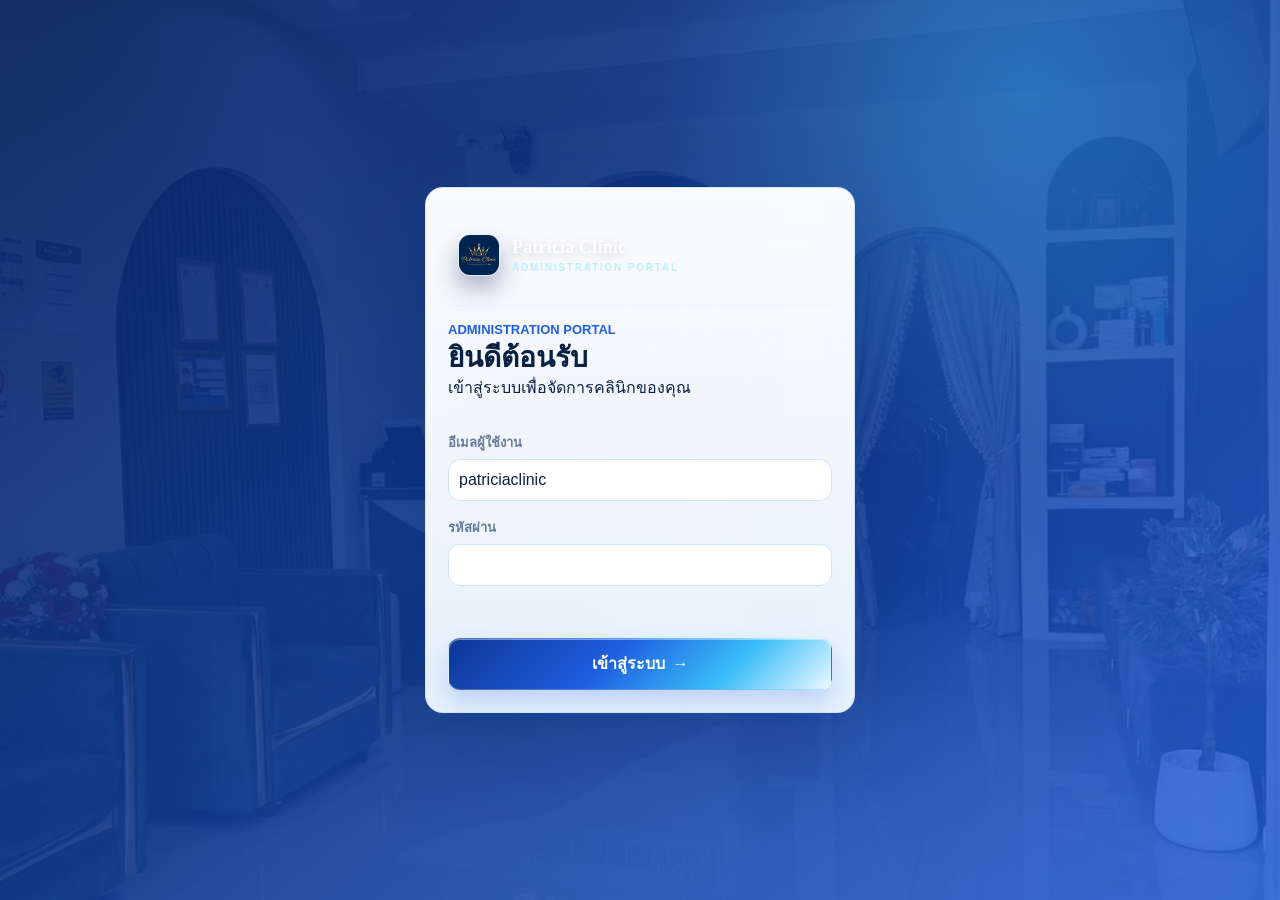
==== commit 63541ca8: "Add income expense Excel import" ====
--- a/index.html
+++ b/index.html
@@ -116,6 +116,7 @@
       </div>
     </template>
 
+    <script src="excel-import-2026-08.js"></script>
     <script src="app.js"></script>
   </body>
 </html>
--- a/styles.css
+++ b/styles.css
@@ -666,6 +666,30 @@
   margin-bottom: 4px;
 }
 
+.profile-nickname {
+  display: block;
+  margin-bottom: 6px;
+  color: var(--muted);
+  font-size: 13px;
+  font-weight: 800;
+}
+
+.profile-edit-button {
+  width: 100%;
+  min-height: 40px;
+  margin-top: 12px;
+  justify-content: center;
+  border-color: #bfdbfe;
+  background: linear-gradient(135deg, #eaf7ff, #ffffff);
+  color: #075ed0;
+  box-shadow: 0 8px 18px rgba(31, 95, 224, 0.1);
+}
+
+.profile-edit-button svg {
+  width: 17px;
+  height: 17px;
+}
+
 .profile-section,
 .profile-alert {
   margin-top: 16px;
@@ -719,6 +743,208 @@
   background: #fff;
   color: #2563eb;
   box-shadow: 0 8px 20px rgba(37, 99, 235, 0.12);
+}
+
+.course-repair-head {
+  display: flex;
+  align-items: center;
+  justify-content: space-between;
+  gap: 16px;
+  margin-bottom: 14px;
+  padding: 16px;
+  border: 1px solid rgba(96, 165, 250, 0.3);
+  border-radius: 16px;
+  background: linear-gradient(135deg, rgba(255, 255, 255, 0.96), rgba(232, 246, 255, 0.88));
+}
+
+.course-repair-head h3 {
+  margin: 0 0 4px;
+  color: #0b2142;
+}
+
+.course-repair-head p {
+  margin: 0;
+  color: var(--muted);
+  font-weight: 700;
+}
+
+.course-repair-stats {
+  margin-bottom: 14px;
+}
+
+.course-repair-table table {
+  min-width: 920px;
+}
+
+.repair-empty {
+  padding: 10px 0;
+}
+
+.ledger-hero {
+  display: flex;
+  align-items: center;
+  justify-content: space-between;
+  gap: 18px;
+  padding: 24px;
+  border: 1px solid rgba(96, 165, 250, 0.34);
+  border-radius: 18px;
+  background:
+    linear-gradient(135deg, rgba(255, 255, 255, 0.96), rgba(225, 244, 255, 0.9)),
+    radial-gradient(circle at 88% 0%, rgba(37, 99, 235, 0.16), transparent 220px);
+  box-shadow: 0 18px 42px rgba(31, 95, 224, 0.12);
+}
+
+.ledger-hero h2 {
+  margin: 4px 0 6px;
+  color: #0b2142;
+  font-size: clamp(26px, 4vw, 38px);
+}
+
+.ledger-hero p {
+  margin: 0;
+  color: #64748b;
+  font-weight: 700;
+}
+
+.ledger-net {
+  min-width: 220px;
+  padding: 18px;
+  border: 1px solid rgba(96, 165, 250, 0.28);
+  border-radius: 16px;
+  background: linear-gradient(135deg, rgba(255, 255, 255, 0.96), rgba(232, 246, 255, 0.92));
+  text-align: right;
+}
+
+.ledger-net.danger {
+  border-color: rgba(224, 52, 68, 0.28);
+  background: linear-gradient(135deg, #fff, #fff0f2);
+}
+
+.ledger-net span {
+  display: block;
+  color: #7c8ba3;
+  font-size: 13px;
+  font-weight: 900;
+}
+
+.ledger-net strong {
+  color: #075ed0;
+  font-size: 30px;
+  font-weight: 1000;
+}
+
+.ledger-net.danger strong {
+  color: #e03444;
+}
+
+.ledger-panel {
+  margin-top: 16px;
+}
+
+.ledger-toolbar {
+  display: grid;
+  grid-template-columns: minmax(220px, 320px) minmax(0, 1fr);
+  gap: 14px;
+  margin-top: 14px;
+  align-items: stretch;
+}
+
+.ledger-month-picker,
+.ledger-import-note {
+  display: flex;
+  flex-direction: column;
+  justify-content: center;
+  gap: 6px;
+  min-height: 70px;
+  padding: 12px 14px;
+  border: 1px solid rgba(96, 165, 250, 0.34);
+  border-radius: 14px;
+  background: linear-gradient(135deg, rgba(255, 255, 255, 0.98), rgba(232, 246, 255, 0.92));
+  box-shadow: 0 12px 28px rgba(31, 95, 224, 0.08);
+}
+
+.ledger-month-picker span,
+.ledger-import-note span {
+  color: #64748b;
+  font-size: 13px;
+  font-weight: 800;
+}
+
+.ledger-month-picker select {
+  width: 100%;
+  min-height: 40px;
+  border: 1px solid rgba(147, 197, 253, 0.8);
+  border-radius: 10px;
+  background: #fff;
+  color: #0b2142;
+  font: inherit;
+  font-weight: 900;
+  padding: 0 12px;
+}
+
+.ledger-import-note strong {
+  color: #075ed0;
+  font-weight: 1000;
+}
+
+.income-expense-tabs {
+  display: flex;
+  gap: 8px;
+  margin-bottom: 16px;
+  overflow-x: auto;
+  padding: 6px;
+  border: 1px solid rgba(181, 218, 255, 0.8);
+  border-radius: 14px;
+  background: linear-gradient(180deg, #f6fbff, #eaf6ff);
+}
+
+.income-expense-tabs button {
+  flex: 0 0 auto;
+  min-height: 38px;
+  padding: 0 14px;
+  border: 1px solid transparent;
+  border-radius: 10px;
+  background: transparent;
+  color: #64748b;
+  font-weight: 900;
+  white-space: nowrap;
+}
+
+.income-expense-tabs button.active {
+  border-color: rgba(37, 99, 235, 0.34);
+  background: linear-gradient(135deg, #0f62d4, #38bdf8);
+  color: #fff;
+  box-shadow: 0 8px 18px rgba(31, 95, 224, 0.16);
+}
+
+.ledger-sheet-head {
+  display: flex;
+  align-items: center;
+  justify-content: space-between;
+  gap: 14px;
+  margin-bottom: 14px;
+}
+
+.ledger-sheet-head h3 {
+  margin: 0 0 4px;
+  color: #0b2142;
+}
+
+.ledger-sheet-head p {
+  margin: 0;
+  color: var(--muted);
+  font-weight: 700;
+}
+
+.ledger-head-actions {
+  display: flex;
+  gap: 8px;
+  flex-wrap: wrap;
+  justify-content: flex-end;
+}
+
+.income-ledger-table table {
+  min-width: 1080px;
 }
 
 .service-hero {
@@ -939,6 +1165,116 @@
   cursor: pointer;
 }
 
+.buy-course-option[hidden] {
+  display: none !important;
+}
+
+.buy-search-result {
+  min-height: 18px;
+  margin-top: -6px;
+  font-size: 12px;
+  font-weight: 800;
+}
+
+.buy-inline-add {
+  border: 1px solid #38bdf8;
+  border-radius: 12px;
+  background: linear-gradient(135deg, #e0f2fe, #ffffff 58%, #dbeafe);
+  padding: 12px 14px;
+  box-shadow: 0 10px 22px rgba(14, 165, 233, 0.14);
+}
+
+.buy-inline-add summary {
+  color: #063c88;
+  font-size: 15px;
+  font-weight: 1000;
+  cursor: pointer;
+  display: flex;
+  align-items: center;
+  gap: 10px;
+  list-style: none;
+  letter-spacing: 0;
+}
+
+.buy-inline-add summary::-webkit-details-marker {
+  display: none;
+}
+
+.inline-add-icon {
+  width: 34px;
+  height: 34px;
+  border-radius: 10px;
+  background: linear-gradient(135deg, #0f62d4, #38bdf8);
+  color: #fff;
+  display: grid;
+  place-items: center;
+  flex: 0 0 auto;
+  font-size: 24px;
+  font-weight: 1000;
+  line-height: 1;
+  box-shadow: 0 8px 18px rgba(31, 95, 224, 0.22);
+}
+
+.buy-inline-add summary svg {
+  width: 18px;
+  height: 18px;
+  stroke-width: 3;
+}
+
+.buy-inline-add-grid {
+  margin-top: 12px;
+  display: grid;
+  grid-template-columns: repeat(2, minmax(0, 1fr));
+  gap: 10px;
+  align-items: end;
+}
+
+.buy-inline-add-grid label {
+  display: grid;
+  gap: 5px;
+  color: var(--muted);
+  font-size: 12px;
+  font-weight: 900;
+}
+
+.buy-inline-add-grid input {
+  width: 100%;
+  min-width: 0;
+  min-height: 38px;
+  border: 1px solid var(--line);
+  border-radius: 9px;
+  padding: 8px 10px;
+  background: #fff;
+  color: var(--ink);
+  font: inherit;
+  font-weight: 800;
+}
+
+.buy-inline-add-grid input:focus {
+  outline: 2px solid rgba(37, 99, 235, 0.22);
+  border-color: #2563eb;
+}
+
+.buy-inline-add-grid button {
+  grid-column: 1 / -1;
+  justify-self: start;
+  border: 0;
+  border-radius: 10px;
+  padding: 10px 14px;
+  background: #2563eb;
+  color: #fff;
+  font-weight: 900;
+  display: inline-flex;
+  align-items: center;
+  gap: 7px;
+  cursor: pointer;
+}
+
+.buy-inline-add-grid button svg {
+  width: 17px;
+  height: 17px;
+}
+
 .buy-course-option:hover {
   border-color: #2563eb;
   background: #f8fbff;
@@ -1001,8 +1337,8 @@
 
 .selected-items {
   display: grid;
-  gap: 8px;
-  max-height: 160px;
+  gap: 6px;
+  max-height: min(42vh, 340px);
   overflow-y: auto;
 }
 
@@ -1017,14 +1353,43 @@
 .selected-items div {
   border: 1px solid var(--line);
   border-radius: 8px;
-  padding: 10px;
+  padding: 8px;
   background: #fff;
+}
+
+.selected-items .selected-price-row {
+  display: grid;
+  grid-template-columns: minmax(0, 1fr) 92px auto;
+  align-items: end;
+  gap: 8px;
+}
+
+.selected-price-row label {
+  display: grid;
+  gap: 3px;
+}
+
+.selected-price-row small {
+  color: var(--muted);
+  font-size: 11px;
+  font-weight: 800;
+}
+
+.selected-price-row input {
+  width: 100%;
+  min-height: 30px;
+  border: 1px solid var(--line);
+  border-radius: 8px;
+  padding: 4px 8px;
+  text-align: right;
+  font-weight: 900;
 }
 
 .selected-items span {
   min-width: 0;
   color: var(--ink);
   font-weight: 800;
+  line-height: 1.25;
 }
 
 .summary-line {
@@ -1129,6 +1494,7 @@
 
 .receipt {
   grid-column: 1 / -1;
+  position: relative;
   background: #fff;
   border: 1px solid var(--line);
   border-radius: 8px;
@@ -1173,23 +1539,33 @@
 
 .receipt-box {
   position: absolute;
-  top: 0;
-  right: 0;
+  top: 22px;
+  right: 22px;
   width: 170px;
-  border: 1px solid #111;
-  text-align: center;
+  border: 0;
+  text-align: right;
+  font-weight: 800;
 }
 
 .receipt-box strong,
 .receipt-box span,
 .receipt-box small {
   display: block;
-  padding: 6px;
-}
-
-.receipt-box strong,
+  padding: 0;
+}
+
+.receipt-box strong {
+  font-size: 15px;
+}
+
 .receipt-box span {
-  border-bottom: 1px solid #111;
+  margin-top: 4px;
+  color: var(--muted);
+}
+
+.receipt-box small {
+  margin-top: 6px;
+  color: #111;
 }
 
 .receipt-meta {
@@ -1205,6 +1581,14 @@
   display: flex;
   justify-content: space-between;
   gap: 16px;
+}
+
+.receipt-meta div {
+  justify-content: flex-start;
+}
+
+.receipt-meta span {
+  min-width: 58px;
 }
 
 .receipt-meta span,
@@ -1262,6 +1646,13 @@
   font-weight: 800;
 }
 
+.receipt-deposit-note {
+  margin-top: 10px;
+  color: #111;
+  font-size: 12px;
+  font-weight: 900;
+}
+
 .receipt-signatures {
   margin-top: 42px;
   display: grid;
@@ -1320,14 +1711,25 @@
   position: absolute;
   top: 0;
   right: 0;
-  width: 112px;
+  width: 132px;
+  border: 0;
+  text-align: right;
   font-size: 10px;
 }
 
 .receipt-mobile-export .receipt-box strong,
 .receipt-mobile-export .receipt-box span,
 .receipt-mobile-export .receipt-box small {
-  padding: 4px;
+  padding: 0;
+  border: 0;
+}
+
+.receipt-mobile-export .receipt-box span {
+  margin-top: 3px;
+}
+
+.receipt-mobile-export .receipt-box small {
+  margin-top: 4px;
 }
 
 .receipt-mobile-export .receipt-meta {
@@ -1368,6 +1770,11 @@
   font-size: 10px;
 }
 
+.receipt-mobile-export .receipt-deposit-note {
+  margin-top: 6px;
+  font-size: 9px;
+}
+
 .receipt-mobile-export .receipt-signatures {
   margin-top: 28px;
   grid-template-columns: repeat(2, minmax(0, 1fr));
@@ -1383,10 +1790,283 @@
   font-size: 10px;
 }
 
+.daily-report-page {
+  display: grid;
+  gap: 14px;
+}
+
+.daily-report-toolbar {
+  display: flex;
+  justify-content: space-between;
+  align-items: end;
+  gap: 12px;
+  padding: 14px;
+  border: 1px solid var(--line);
+  border-radius: 14px;
+  background: #fff;
+}
+
+.daily-report-toolbar label {
+  display: grid;
+  gap: 6px;
+  color: var(--muted);
+  font-weight: 900;
+}
+
+.daily-report-toolbar input {
+  min-height: 40px;
+  border: 1px solid var(--line);
+  border-radius: 10px;
+  padding: 8px 10px;
+  color: var(--ink);
+  font: inherit;
+  font-weight: 800;
+}
+
+.daily-report-toolbar button {
+  border: 0;
+  border-radius: 12px;
+  padding: 11px 16px;
+  background: #2563eb;
+  color: #fff;
+  font-weight: 900;
+  display: inline-flex;
+  align-items: center;
+  gap: 8px;
+  cursor: pointer;
+}
+
+.daily-report-sheet {
+  background: #fff;
+  border: 1px solid var(--line);
+  border-radius: 16px;
+  padding: 24px;
+  color: #17221f;
+  box-shadow: 0 16px 40px rgba(15, 23, 42, 0.06);
+}
+
+.daily-report-head {
+  display: flex;
+  justify-content: space-between;
+  gap: 18px;
+  padding-bottom: 16px;
+  border-bottom: 2px solid #dbeafe;
+}
+
+.daily-report-brand {
+  display: flex;
+  align-items: center;
+  gap: 14px;
+}
+
+.daily-report-brand img {
+  width: 78px;
+  height: 56px;
+  object-fit: contain;
+}
+
+.daily-report-brand h2 {
+  margin: 0;
+  font-size: 28px;
+}
+
+.daily-report-brand strong,
+.daily-report-brand span {
+  display: block;
+}
+
+.daily-report-brand span {
+  color: var(--muted);
+  font-weight: 800;
+}
+
+.daily-report-stamp {
+  min-width: 150px;
+  border: 1px solid #1e3a8a;
+  border-radius: 10px;
+  display: grid;
+  place-items: center;
+  align-self: start;
+  overflow: hidden;
+  text-align: center;
+}
+
+.daily-report-stamp strong,
+.daily-report-stamp span {
+  width: 100%;
+  padding: 8px 12px;
+}
+
+.daily-report-stamp strong {
+  background: #eff6ff;
+  color: #1d4ed8;
+  border-bottom: 1px solid #1e3a8a;
+}
+
+.daily-report-kpis {
+  margin-top: 18px;
+  display: grid;
+  grid-template-columns: repeat(4, minmax(0, 1fr));
+  gap: 10px;
+}
+
+.daily-report-kpis article {
+  border: 1px solid #bfdbfe;
+  border-radius: 12px;
+  background: #f8fbff;
+  padding: 14px;
+  display: grid;
+  gap: 5px;
+}
+
+.daily-report-kpis span,
+.daily-report-kpis small {
+  color: var(--muted);
+  font-weight: 800;
+}
+
+.daily-report-kpis strong {
+  color: #0369a1;
+  font-size: 24px;
+}
+
+.daily-report-kpis .danger {
+  border-color: #fecaca;
+  background: #fff5f5;
+}
+
+.daily-report-kpis .danger strong,
+.report-danger {
+  color: var(--danger);
+}
+
+.daily-report-grid {
+  margin-top: 16px;
+  display: grid;
+  grid-template-columns: repeat(4, minmax(0, 1fr));
+  gap: 12px;
+}
+
+.daily-report-box {
+  border: 1px solid var(--line);
+  border-radius: 12px;
+  padding: 14px;
+}
+
+.daily-report-box h3,
+.daily-report-section h3 {
+  margin: 0 0 10px;
+  color: #0f172a;
+}
+
+.daily-report-lines,
+.daily-payment-list {
+  display: grid;
+  gap: 7px;
+}
+
+.daily-report-lines p,
+.daily-payment-list p {
+  margin: 0;
+  display: grid;
+  grid-template-columns: minmax(0, 1fr) auto;
+  gap: 8px;
+  align-items: center;
+}
+
+.daily-report-lines span,
+.daily-payment-list span,
+.daily-payment-list small {
+  color: var(--muted);
+  font-weight: 800;
+}
+
+.daily-payment-list small {
+  grid-column: 1 / -1;
+}
+
+.daily-report-lines .net {
+  border-top: 1px solid var(--line);
+  padding-top: 7px;
+}
+
+.daily-report-section {
+  margin-top: 18px;
+}
+
+.daily-report-section.two {
+  display: grid;
+  grid-template-columns: 1fr 1fr;
+  gap: 14px;
+}
+
+.daily-report-table {
+  width: 100%;
+  border-collapse: collapse;
+  font-size: 13px;
+}
+
+.daily-report-table th {
+  background: #0f172a;
+  color: #fff;
+  text-align: left;
+  padding: 9px 8px;
+}
+
+.daily-report-table td {
+  border-bottom: 1px solid #dbeafe;
+  padding: 8px;
+  vertical-align: top;
+}
+
+.daily-report-table td:nth-child(1) {
+  width: 36px;
+  color: var(--muted);
+  font-weight: 900;
+}
+
+.daily-report-table span {
+  display: block;
+  color: var(--muted);
+  font-size: 12px;
+  font-weight: 800;
+}
+
+.daily-report-empty {
+  margin: 0;
+  padding: 12px;
+  border-radius: 10px;
+  background: #eff6ff;
+  color: var(--muted);
+  font-weight: 800;
+}
+
+.daily-report-signatures {
+  margin-top: 34px;
+  display: grid;
+  grid-template-columns: repeat(3, minmax(0, 1fr));
+  gap: 30px;
+}
+
+.daily-report-signatures div {
+  text-align: center;
+}
+
+.daily-report-signatures span {
+  display: block;
+  height: 34px;
+  border-bottom: 1px solid #111;
+  margin-bottom: 8px;
+}
+
+.daily-report-signatures strong {
+  font-size: 13px;
+}
+
 @media print {
   @page {
     size: A4 portrait;
-    margin: 8mm;
+    margin: 6mm 5mm;
   }
 
   html,
@@ -1413,8 +2093,9 @@
     display: block;
     position: static !important;
     inset: auto !important;
-    width: 194mm;
-    max-width: 194mm;
+    width: 200mm;
+    max-width: 200mm;
+    box-sizing: border-box;
     box-shadow: none !important;
     margin: 0 auto !important;
     padding: 0 !important;
@@ -1436,8 +2117,10 @@
 
   .receipt {
     border: 0 !important;
-    width: 132mm;
-    max-width: 132mm;
+    position: relative;
+    width: 200mm;
+    max-width: 200mm;
+    box-sizing: border-box;
     margin: 0 auto !important;
     padding: 5mm;
     border-radius: 0 !important;
@@ -1449,7 +2132,7 @@
   }
 
   .receipt-top {
-    position: relative;
+    position: static;
     gap: 6mm;
     padding-right: 36mm;
     padding-bottom: 3mm;
@@ -1474,22 +2157,46 @@
 
   .receipt-box {
     position: absolute;
-    top: 0;
-    right: 0;
-    width: 32mm;
+    top: 5mm;
+    right: 5mm;
+    width: 42mm;
+    border: 0 !important;
+    text-align: right;
     font-size: 7.5pt;
   }
 
   .receipt-box strong,
   .receipt-box span,
   .receipt-box small {
-    padding: 1.2mm;
+    padding: 0;
+    border: 0 !important;
+  }
+
+  .receipt-box strong {
+    font-size: 8.2pt;
+  }
+
+  .receipt-box span {
+    margin-top: 1mm;
+  }
+
+  .receipt-box small {
+    margin-top: 1mm;
   }
 
   .receipt-meta {
     gap: 1.5mm 5mm;
     padding: 3mm 0;
     font-size: 7.8pt;
+  }
+
+  .receipt-meta div {
+    justify-content: flex-start;
+    gap: 2mm;
+  }
+
+  .receipt-meta span {
+    min-width: 12mm;
   }
 
   .receipt-table {
@@ -1524,6 +2231,11 @@
     font-size: 7.3pt;
   }
 
+  .receipt-deposit-note {
+    margin-top: 2mm;
+    font-size: 7pt;
+  }
+
   .receipt-signatures {
     margin-top: 7mm;
     grid-template-columns: repeat(2, minmax(0, 1fr));
@@ -1537,6 +2249,121 @@
 
   .receipt-signatures strong {
     font-size: 7.3pt;
+  }
+
+  body.daily-report-printing {
+    width: 210mm;
+  }
+
+  body.daily-report-printing > * {
+    display: none !important;
+  }
+
+  body.daily-report-printing .app {
+    display: block !important;
+    margin: 0 !important;
+    padding: 0 !important;
+    width: 194mm !important;
+    max-width: 194mm !important;
+    min-height: auto !important;
+    background: #fff !important;
+  }
+
+  body.daily-report-printing .topbar,
+  body.daily-report-printing .daily-report-toolbar,
+  body.daily-report-printing dialog {
+    display: none !important;
+  }
+
+  body.daily-report-printing .content {
+    display: block !important;
+    padding: 0 !important;
+  }
+
+  body.daily-report-printing .daily-report-page,
+  body.daily-report-printing .daily-report-sheet {
+    display: block !important;
+  }
+
+  body.daily-report-printing .daily-report-sheet {
+    width: 194mm !important;
+    max-width: 194mm !important;
+    border: 0 !important;
+    border-radius: 0 !important;
+    box-shadow: none !important;
+    padding: 0 !important;
+    font-size: 8.5pt;
+    line-height: 1.25;
+  }
+
+  body.daily-report-printing .daily-report-head {
+    padding-bottom: 3mm;
+  }
+
+  body.daily-report-printing .daily-report-brand img {
+    width: 22mm;
+    height: 15mm;
+  }
+
+  body.daily-report-printing .daily-report-brand h2 {
+    font-size: 15pt;
+  }
+
+  body.daily-report-printing .daily-report-stamp {
+    min-width: 34mm;
+    font-size: 8pt;
+  }
+
+  body.daily-report-printing .daily-report-stamp strong,
+  body.daily-report-printing .daily-report-stamp span {
+    padding: 1.6mm 2mm;
+  }
+
+  body.daily-report-printing .daily-report-kpis {
+    margin-top: 4mm;
+    gap: 2mm;
+  }
+
+  body.daily-report-printing .daily-report-kpis article,
+  body.daily-report-printing .daily-report-box {
+    padding: 2.5mm;
+    border-radius: 0;
+  }
+
+  body.daily-report-printing .daily-report-kpis strong {
+    font-size: 14pt;
+  }
+
+  body.daily-report-printing .daily-report-grid {
+    margin-top: 4mm;
+    gap: 2mm;
+  }
+
+  body.daily-report-printing .daily-report-section {
+    margin-top: 4mm;
+  }
+
+  body.daily-report-printing .daily-report-table {
+    font-size: 7.5pt;
+  }
+
+  body.daily-report-printing .daily-report-table th,
+  body.daily-report-printing .daily-report-table td {
+    padding: 1.4mm;
+  }
+
+  body.daily-report-printing .daily-report-table span {
+    font-size: 6.8pt;
+  }
+
+  body.daily-report-printing .daily-report-signatures {
+    margin-top: 7mm;
+    gap: 10mm;
+  }
+
+  body.daily-report-printing .daily-report-signatures span {
+    height: 7mm;
+    margin-bottom: 1.5mm;
   }
 }
 
@@ -2062,9 +2889,9 @@
 
 .analysis-bars article {
   display: grid;
-  grid-template-columns: 34px minmax(160px, 1fr) minmax(140px, 0.9fr) 58px;
+  grid-template-columns: 30px minmax(0, 1fr) minmax(80px, 0.7fr) 46px;
   align-items: center;
-  gap: 10px;
+  gap: 8px;
   padding: 10px;
   border: 1px solid #dbeafe;
   border-radius: 12px;
@@ -2124,7 +2951,7 @@
 .analysis-bars article > b {
   color: #1d4ed8;
   text-align: right;
-  font-size: 16px;
+  font-size: 14px;
   white-space: nowrap;
 }
 
@@ -2239,6 +3066,22 @@
 
 tr:last-child td {
   border-bottom: 0;
+}
+
+.clickable-row {
+  cursor: pointer;
+}
+
+.clickable-row:hover td {
+  background: #eff6ff;
+}
+
+.clickable-row .name-cell strong {
+  color: #0f172a;
+}
+
+.clickable-row:hover .name-cell strong {
+  color: #1d4ed8;
 }
 
 .name-cell {
@@ -2371,6 +3214,53 @@
 .inventory-list {
   display: grid;
   gap: 10px;
+}
+
+.transaction-item {
+  display: grid;
+  grid-template-columns: minmax(0, 1fr) auto;
+  align-items: center;
+  gap: 12px;
+}
+
+.transaction-item > div {
+  min-width: 0;
+  display: grid;
+  gap: 6px;
+}
+
+.transaction-line {
+  display: flex;
+  align-items: baseline;
+  justify-content: space-between;
+  gap: 12px;
+  min-width: 0;
+}
+
+.transaction-line span {
+  min-width: 0;
+  overflow-wrap: anywhere;
+}
+
+.transaction-line b {
+  flex: 0 0 auto;
+  color: #075ed0;
+  font-size: 16px;
+  font-weight: 1000;
+}
+
+.history-actions {
+  display: flex;
+  align-items: center;
+  flex-wrap: wrap;
+  justify-content: flex-end;
+  gap: 8px;
+}
+
+.receipt-view-button {
+  min-height: 38px;
+  padding: 0 12px;
+  white-space: nowrap;
 }
 
 .finance-chart {
@@ -2779,8 +3669,16 @@
   border: 0;
   border-radius: 8px;
   padding: 0;
+  width: min(680px, calc(100vw - 28px));
+  box-shadow: 0 28px 80px rgba(0, 0, 0, 0.22);
+}
+
+dialog:has(.compact-modal) {
+  width: min(620px, calc(100vw - 28px));
+}
+
+dialog:has(.wide-modal) {
   width: min(1120px, calc(100vw - 28px));
-  box-shadow: 0 28px 80px rgba(0, 0, 0, 0.22);
 }
 
 dialog::backdrop {
@@ -2789,6 +3687,18 @@
 
 .modal {
   padding: 18px;
+}
+
+.modal.compact-modal {
+  padding: 18px 20px;
+}
+
+.modal.wide-modal {
+  padding: 18px;
+}
+
+.modal.compact-modal .form-grid {
+  grid-template-columns: repeat(2, minmax(0, 1fr));
 }
 
 .modal-head {
@@ -2951,6 +3861,19 @@
     grid-template-columns: 1fr;
   }
 
+  .buy-inline-add-grid {
+    grid-template-columns: repeat(2, minmax(0, 1fr));
+  }
+
+  .daily-report-kpis,
+  .daily-report-grid {
+    grid-template-columns: repeat(2, minmax(0, 1fr));
+  }
+
+  .daily-report-section.two {
+    grid-template-columns: 1fr;
+  }
+
   .buy-summary {
     border-left: 0;
     border-top: 1px solid var(--line);
@@ -3065,6 +3988,23 @@
     grid-template-columns: auto minmax(0, 1fr);
   }
 
+  .buy-inline-add-grid {
+    grid-template-columns: 1fr;
+  }
+
+  .daily-report-toolbar,
+  .daily-report-head,
+  .daily-report-brand {
+    align-items: flex-start;
+    flex-direction: column;
+  }
+
+  .daily-report-kpis,
+  .daily-report-grid,
+  .daily-report-signatures {
+    grid-template-columns: 1fr;
+  }
+
   .buy-course-option .service-icon,
   .buy-course-option b,
   .buy-course-option .qty-input {
@@ -3126,7 +4066,7 @@
 
 /* Legacy layout shape in blue-white theme */
 body {
-  grid-template-columns: 248px minmax(0, 1fr);
+  grid-template-columns: 220px minmax(0, 1fr);
   background:
     linear-gradient(180deg, #f8fbff 0%, #eef6ff 100%),
     radial-gradient(circle at 92% 4%, rgba(37, 99, 235, 0.1), transparent 30%);
@@ -3328,7 +4268,66 @@
 }
 
 .content {
-  padding: 24px 28px 38px;
+  padding: 20px 20px 34px;
+}
+
+.app,
+.topbar,
+.content,
+.panel,
+.card,
+.table-wrap,
+.daily-report-sheet,
+.daily-report-page,
+.owner-summary,
+.analysis-panel,
+.course-balance-head {
+  min-width: 0;
+  max-width: 100%;
+}
+
+.topbar {
+  padding-left: 20px;
+  padding-right: 20px;
+}
+
+.search {
+  width: min(440px, 34vw);
+}
+
+.grid,
+.two-col,
+.stats,
+.owner-kpi-grid,
+.owner-detail-grid,
+.daily-report-kpis,
+.daily-report-grid,
+.daily-report-section.two,
+.analysis-grid {
+  min-width: 0;
+}
+
+.table-wrap,
+.daily-report-section,
+.daily-report-section > div,
+.trend-chart,
+.weekly-chart-scroll {
+  max-width: 100%;
+  min-width: 0;
+  overflow-x: auto;
+}
+
+table {
+  min-width: min(640px, 100%);
+}
+
+.daily-report-grid,
+.daily-report-kpis {
+  grid-template-columns: repeat(auto-fit, minmax(210px, 1fr));
+}
+
+.daily-report-section.two {
+  grid-template-columns: repeat(auto-fit, minmax(300px, 1fr));
 }
 
 .panel,
@@ -3974,4 +4973,1967 @@
   }
 }
 
-
+@media (max-width: 760px) {
+  html,
+  body {
+    width: 100%;
+    max-width: 100%;
+    overflow-x: hidden;
+  }
+
+  body {
+    display: block;
+  }
+
+  .sidebar {
+    position: static;
+    z-index: 9;
+    min-height: 0;
+    max-height: none;
+    padding: 8px 10px 10px;
+    gap: 8px;
+    overflow: visible;
+    border-right: 0;
+    border-bottom: 1px solid #dbeafe;
+  }
+
+  .brand {
+    min-height: 40px;
+    padding: 0;
+    border-bottom: 0;
+  }
+
+  .brand-mark {
+    width: 36px;
+    height: 36px;
+    flex-basis: 36px;
+  }
+
+  .brand strong {
+    font-size: 15px;
+  }
+
+  .brand span {
+    font-size: 9px;
+    letter-spacing: 0.1em;
+  }
+
+  .nav {
+    display: grid;
+    grid-template-columns: repeat(3, minmax(0, 1fr));
+    grid-auto-flow: row;
+    grid-auto-columns: auto;
+    gap: 7px;
+    padding: 0;
+    max-width: 100%;
+    overflow: visible;
+    scroll-snap-type: none;
+  }
+
+  .nav button {
+    flex: none;
+    min-height: 48px;
+    min-width: 0;
+    width: 100%;
+    padding: 6px 6px;
+    border-radius: 10px;
+    font-size: 11px;
+    line-height: 1.2;
+    justify-content: center;
+    flex-direction: column;
+    text-align: center;
+    white-space: normal;
+    scroll-snap-align: none;
+  }
+
+  .nav button svg {
+    width: 18px;
+    height: 18px;
+    flex: 0 0 18px;
+  }
+
+  .nav button.active,
+  .nav button:hover {
+    background: #2563eb;
+    color: #fff;
+    box-shadow: 0 8px 18px rgba(37, 99, 235, 0.16);
+  }
+
+  .nav button.active svg,
+  .nav button:hover svg {
+    color: #fff;
+  }
+
+  .app {
+    width: 100%;
+    min-width: 0;
+  }
+
+  .topbar {
+    position: sticky;
+    top: 0;
+    z-index: 8;
+    min-height: 0;
+    padding: 10px;
+    gap: 8px;
+    background: rgba(248, 251, 255, 0.96);
+  }
+
+  .topbar h1 {
+    font-size: 20px;
+  }
+
+  .topbar .eyebrow {
+    font-size: 11px;
+  }
+
+  .top-actions {
+    display: grid;
+    grid-template-columns: minmax(0, 1fr) 40px;
+    width: 100%;
+    gap: 8px;
+  }
+
+  .search {
+    width: 100%;
+    min-height: 40px;
+  }
+
+  .search input {
+    font-size: 14px;
+  }
+
+  .icon-button {
+    width: 40px;
+    min-width: 40px;
+  }
+
+  .content {
+    padding: 10px;
+  }
+
+  .hero-strip,
+  .patient-hero,
+  .service-hero,
+  .analysis-hero,
+  .course-balance-head {
+    border-radius: 16px;
+    padding: 14px;
+    margin-bottom: 12px;
+  }
+
+  .hero-strip {
+    min-height: 120px;
+  }
+
+  .hero-strip h2,
+  .analysis-hero h2,
+  .course-balance-title h2 {
+    font-size: 20px;
+    line-height: 1.25;
+  }
+
+  .hero-strip p,
+  .analysis-hero p,
+  .course-balance-title p {
+    font-size: 12px;
+  }
+
+  .grid,
+  .stats,
+  .two-col,
+  .owner-kpi-grid,
+  .owner-detail-grid,
+  .daily-report-kpis,
+  .daily-report-grid,
+  .daily-report-section.two,
+  .analysis-grid,
+  .service-grid,
+  .course-balance-grid {
+    grid-template-columns: minmax(0, 1fr) !important;
+    gap: 10px;
+  }
+
+  .panel,
+  .card,
+  .service-card,
+  .course-balance-card,
+  .daily-report-sheet {
+    border-radius: 12px;
+    padding: 12px;
+  }
+
+  .card.stat {
+    min-height: 92px;
+  }
+
+  .card.stat strong,
+  .daily-report-kpis strong {
+    font-size: 22px;
+  }
+
+  .toolbar,
+  .filters,
+  .catalog-filters,
+  .course-balance-top,
+  .course-balance-controls,
+  .course-balance-actions,
+  .daily-report-toolbar,
+  .analysis-filters {
+    align-items: stretch;
+    flex-direction: column;
+    gap: 8px;
+  }
+
+  .filters,
+  .catalog-filters,
+  .analysis-month-picker,
+  .course-balance-tabs {
+    flex-wrap: nowrap;
+    overflow-x: auto;
+    max-width: 100%;
+    padding-bottom: 6px;
+  }
+
+  .filters button,
+  .catalog-filters button,
+  .analysis-month-picker button,
+  .course-balance-tabs button {
+    flex: 0 0 auto;
+    min-height: 36px;
+    font-size: 12px;
+  }
+
+  .daily-report-head,
+  .daily-report-brand,
+  .receipt-top,
+  .receipt-footer {
+    flex-direction: column;
+    align-items: flex-start;
+  }
+
+  .daily-report-stamp,
+  .receipt-box {
+    width: 100%;
+    min-width: 0;
+    position: static;
+  }
+
+  .daily-report-brand img,
+  .receipt-logo-image {
+    width: 82px;
+    height: 56px;
+  }
+
+  .daily-report-brand h2 {
+    font-size: 22px;
+  }
+
+  .daily-report-table,
+  table {
+    min-width: 620px;
+    font-size: 12px;
+  }
+
+  th,
+  td,
+  .daily-report-table th,
+  .daily-report-table td {
+    padding: 8px;
+  }
+
+  .table-actions button,
+  .receipt-view-button {
+    min-height: 36px;
+    min-width: 58px;
+  }
+
+  .patient-tabs {
+    display: flex;
+    gap: 6px;
+    overflow-x: auto;
+    padding: 6px;
+  }
+
+  .patient-tabs button {
+    flex: 0 0 auto;
+    min-height: 38px;
+    font-size: 12px;
+  }
+
+  .patient-detail-head {
+    margin: -10px -10px 12px;
+    padding: 12px;
+  }
+
+  .detail-actions {
+    display: flex;
+    flex-wrap: wrap;
+    gap: 8px;
+  }
+
+  .course-repair-head {
+    align-items: stretch;
+    flex-direction: column;
+    padding: 14px;
+  }
+
+  .course-repair-head button {
+    width: 100%;
+  }
+
+  .ledger-hero,
+  .ledger-sheet-head {
+    align-items: stretch;
+    flex-direction: column;
+  }
+
+  .ledger-hero {
+    padding: 18px;
+  }
+
+  .ledger-toolbar {
+    grid-template-columns: 1fr;
+  }
+
+  .ledger-net {
+    min-width: 0;
+    text-align: left;
+  }
+
+  .ledger-head-actions,
+  .ledger-sheet-head button {
+    width: 100%;
+  }
+
+  .course-detail-item,
+  .transaction-item,
+  .course-balance-card {
+    grid-template-columns: minmax(0, 1fr) !important;
+  }
+
+  .transaction-line {
+    align-items: flex-start;
+    flex-direction: column;
+    gap: 4px;
+  }
+
+  .course-item-actions,
+  .table-actions,
+  .history-actions {
+    justify-content: flex-start;
+  }
+
+  .buy-course-layout {
+    grid-template-columns: minmax(0, 1fr);
+  }
+
+  .buy-course-menu {
+    max-height: 360px;
+  }
+
+  .buy-course-option {
+    grid-template-columns: 24px 38px minmax(0, 1fr);
+  }
+
+  .buy-course-option .qty-input,
+  .buy-course-option b {
+    grid-column: 3;
+  }
+
+  .modal {
+    width: min(100vw - 16px, 720px);
+    max-height: calc(100vh - 16px);
+    padding: 12px;
+  }
+
+  dialog {
+    width: min(100vw - 8px, 760px);
+    max-width: calc(100vw - 8px);
+  }
+
+  .modal.compact-modal .form-grid {
+    grid-template-columns: minmax(0, 1fr);
+  }
+
+  dialog menu {
+    position: sticky;
+    bottom: 0;
+    background: #fff;
+    padding-top: 10px;
+  }
+}
+
+@media (max-width: 430px) {
+  .sidebar {
+    max-height: none;
+  }
+
+  .topbar {
+    top: 0;
+  }
+
+  .brand strong {
+    font-size: 14px;
+  }
+
+  .nav button span {
+    max-width: 100%;
+    overflow: hidden;
+    text-overflow: ellipsis;
+    white-space: nowrap;
+  }
+
+  .content {
+    padding: 8px;
+  }
+
+  .panel,
+  .card,
+  .service-card,
+  .course-balance-card,
+  .daily-report-sheet {
+    padding: 10px;
+  }
+
+  .daily-report-kpis article,
+  .daily-report-box {
+    padding: 10px;
+  }
+
+  .analysis-bars article {
+    grid-template-columns: 28px minmax(0, 1fr) 44px;
+    gap: 7px;
+    padding: 8px;
+  }
+
+  .analysis-bar-track {
+    grid-column: 2 / -1;
+  }
+
+  .analysis-bars article > b {
+    font-size: 12px;
+  }
+}
+
+/* Premium metallic blue refresh */
+:root {
+  --bg: #eef6ff;
+  --panel: rgba(255, 255, 255, 0.94);
+  --ink: #0d2142;
+  --muted: #667996;
+  --line: #cfe4ff;
+  --primary: #1f5fe0;
+  --primary-strong: #123fba;
+  --accent: #33b8f6;
+  --gold: #7dd3fc;
+  --blue: #0a85d7;
+  --ok: #0076c9;
+  --warn: #b7791f;
+  --danger: #e03444;
+  --shadow: 0 18px 42px rgba(28, 94, 218, 0.14);
+  --metal: linear-gradient(135deg, #0d3695 0%, #1f5fe0 42%, #38bdf8 72%, #eaf8ff 100%);
+  --metal-soft: linear-gradient(145deg, rgba(255, 255, 255, 0.96), rgba(232, 245, 255, 0.9));
+  --shine: linear-gradient(115deg, transparent 0%, rgba(255, 255, 255, 0.44) 38%, transparent 58%);
+}
+
+body {
+  background:
+    radial-gradient(circle at 78% -8%, rgba(56, 189, 248, 0.28), transparent 32%),
+    radial-gradient(circle at 12% 8%, rgba(31, 95, 224, 0.12), transparent 34%),
+    linear-gradient(180deg, #f8fbff 0%, #eef6ff 48%, #e6f2ff 100%);
+  color: var(--ink);
+}
+
+body::before {
+  content: "";
+  position: fixed;
+  inset: 0;
+  z-index: -1;
+  pointer-events: none;
+  background:
+    linear-gradient(90deg, rgba(255, 255, 255, 0.74), transparent 24%, transparent 76%, rgba(255, 255, 255, 0.58)),
+    repeating-linear-gradient(135deg, rgba(255, 255, 255, 0.32) 0 1px, transparent 1px 18px);
+  opacity: 0.72;
+}
+
+button {
+  border: 1px solid rgba(255, 255, 255, 0.26);
+  background: var(--metal);
+  box-shadow: 0 12px 24px rgba(31, 95, 224, 0.22), inset 0 1px 0 rgba(255, 255, 255, 0.42);
+  font-weight: 900;
+  transition: transform 0.18s ease, box-shadow 0.18s ease, background 0.18s ease;
+}
+
+button:hover {
+  background: linear-gradient(135deg, #123fba 0%, #1f5fe0 48%, #19a8ef 100%);
+  transform: translateY(-1px);
+  box-shadow: 0 16px 30px rgba(31, 95, 224, 0.28), inset 0 1px 0 rgba(255, 255, 255, 0.5);
+}
+
+button:active {
+  transform: translateY(0);
+}
+
+.secondary {
+  border-color: #d7e9ff;
+  background: linear-gradient(180deg, #ffffff, #e9f4ff);
+  color: #17406f;
+  box-shadow: 0 8px 18px rgba(31, 95, 224, 0.11), inset 0 1px 0 #fff;
+}
+
+.secondary:hover {
+  background: linear-gradient(180deg, #f8fbff, #dbeeff);
+  color: var(--primary);
+}
+
+.danger {
+  border-color: #ffcdd2;
+  background: linear-gradient(180deg, #fff7f8, #ffe3e6);
+  color: #d21f32;
+  box-shadow: 0 10px 22px rgba(224, 52, 68, 0.12);
+}
+
+.danger:hover {
+  background: linear-gradient(180deg, #fff0f2, #ffd7dc);
+  color: #b51425;
+}
+
+.login-screen {
+  background:
+    radial-gradient(circle at 80% 10%, rgba(56, 189, 248, 0.36), transparent 28%),
+    linear-gradient(135deg, rgba(8, 36, 96, 0.94), rgba(31, 95, 224, 0.82)),
+    url("assets/lobby-wide.jpg");
+  background-size: cover;
+  background-position: center;
+}
+
+.login-card {
+  border: 1px solid rgba(207, 228, 255, 0.88);
+  border-radius: 18px;
+  background:
+    linear-gradient(180deg, rgba(255, 255, 255, 0.98), rgba(239, 248, 255, 0.96)),
+    radial-gradient(circle at 100% 0%, rgba(56, 189, 248, 0.12), transparent 32%);
+  box-shadow: 0 34px 90px rgba(5, 35, 96, 0.32), inset 0 1px 0 #fff;
+}
+
+.login-card button[type="submit"] {
+  min-height: 52px;
+  border-radius: 12px;
+}
+
+.sidebar {
+  background:
+    radial-gradient(circle at 92% 38px, rgba(125, 211, 252, 0.34), transparent 42px),
+    linear-gradient(180deg, #ffffff 0%, #eff7ff 42%, #ddebff 100%);
+  border-right: 1px solid rgba(163, 207, 255, 0.92);
+  box-shadow: 14px 0 42px rgba(21, 74, 160, 0.13);
+}
+
+.brand {
+  border-bottom-color: rgba(163, 207, 255, 0.8);
+}
+
+.brand-mark {
+  border: 1px solid rgba(156, 205, 255, 0.78);
+  border-radius: 12px;
+  background: linear-gradient(145deg, #ffffff, #dbeeff);
+  box-shadow: 0 10px 24px rgba(31, 95, 224, 0.14), inset 0 1px 0 #fff;
+}
+
+.logo-mark {
+  background: linear-gradient(145deg, #052e74, #031a43);
+}
+
+.brand strong {
+  color: #10284b;
+}
+
+.brand span,
+.eyebrow {
+  color: #1f5fe0;
+}
+
+.nav button {
+  position: relative;
+  overflow: hidden;
+  color: #637897;
+  border-radius: 14px;
+  border: 1px solid transparent;
+}
+
+.nav button::after {
+  content: "";
+  position: absolute;
+  inset: 0;
+  background: var(--shine);
+  transform: translateX(-115%);
+  transition: transform 0.45s ease;
+}
+
+.nav button:hover::after,
+.nav button.active::after {
+  transform: translateX(115%);
+}
+
+.nav button svg {
+  width: 23px;
+  height: 23px;
+  color: #7f9abc;
+}
+
+.nav button.active,
+.nav button:hover {
+  background:
+    linear-gradient(135deg, rgba(255, 255, 255, 0.88), rgba(220, 240, 255, 0.6)) padding-box,
+    var(--metal) border-box;
+  border-color: transparent;
+  color: #0c4fc7;
+  box-shadow: inset 5px 0 0 #38bdf8, 0 14px 28px rgba(31, 95, 224, 0.18);
+}
+
+.nav button.active svg,
+.nav button:hover svg {
+  color: #0c61d8;
+}
+
+.sidebar-user,
+.clinic-card,
+.connection-status {
+  border-color: rgba(163, 207, 255, 0.82);
+  background: rgba(255, 255, 255, 0.72);
+  box-shadow: 0 12px 28px rgba(31, 95, 224, 0.12), inset 0 1px 0 rgba(255, 255, 255, 0.76);
+}
+
+.user-avatar {
+  background: var(--metal);
+}
+
+.connection-status {
+  color: #0a85d7;
+  background: linear-gradient(180deg, #ffffff, #e6f4ff);
+}
+
+.topbar {
+  background:
+    linear-gradient(180deg, rgba(255, 255, 255, 0.9), rgba(238, 247, 255, 0.84)),
+    radial-gradient(circle at 72% 0%, rgba(56, 189, 248, 0.14), transparent 36%);
+  border-bottom: 1px solid rgba(181, 218, 255, 0.9);
+  box-shadow: 0 14px 36px rgba(31, 95, 224, 0.1);
+}
+
+h1,
+h2,
+h3 {
+  color: #0b2142;
+  letter-spacing: 0;
+}
+
+.search,
+.patient-search,
+.catalog-search,
+.buy-search {
+  border-color: rgba(173, 216, 255, 0.94);
+  border-radius: 14px;
+  background: rgba(255, 255, 255, 0.94);
+  box-shadow: inset 0 1px 0 #fff, 0 10px 24px rgba(31, 95, 224, 0.08);
+}
+
+.search:focus-within,
+.patient-search:focus-within,
+.catalog-search:focus-within,
+.buy-search:focus-within {
+  border-color: #38bdf8;
+  box-shadow: 0 0 0 4px rgba(56, 189, 248, 0.16), 0 12px 26px rgba(31, 95, 224, 0.11);
+}
+
+input,
+select,
+textarea {
+  color: var(--ink);
+}
+
+input:not([type="checkbox"]):not([type="radio"]),
+select,
+textarea {
+  border-color: #cfe4ff;
+  border-radius: 12px;
+  background: #ffffff;
+}
+
+.content {
+  background:
+    linear-gradient(180deg, rgba(255, 255, 255, 0.16), transparent 180px),
+    transparent;
+}
+
+.panel,
+.card,
+.service-card,
+.course-balance-card,
+.course-manager-card,
+.showcase-card,
+.summary-stack article,
+.queue-item,
+.timeline-item,
+.inventory-item,
+.table-wrap,
+.owner-summary,
+.daily-report-sheet,
+.analysis-panel,
+.monthly-service-grid article,
+.analysis-month-picker,
+.owner-detail-grid article,
+.owner-kpi {
+  border: 1px solid rgba(181, 218, 255, 0.86);
+  background:
+    linear-gradient(180deg, rgba(255, 255, 255, 0.98), rgba(243, 250, 255, 0.94));
+  box-shadow: 0 18px 40px rgba(31, 95, 224, 0.12), inset 0 1px 0 rgba(255, 255, 255, 0.9);
+}
+
+.panel,
+.card,
+.service-card,
+.course-balance-card,
+.course-manager-card {
+  border-radius: 18px;
+}
+
+.hero-strip,
+.patient-hero,
+.service-hero,
+.analysis-hero,
+.course-balance-head {
+  position: relative;
+  overflow: hidden;
+  border: 1px solid rgba(125, 211, 252, 0.46);
+  background:
+    linear-gradient(105deg, rgba(9, 49, 130, 0.94), rgba(31, 95, 224, 0.88) 50%, rgba(56, 189, 248, 0.76)),
+    url("assets/lobby-wide.jpg");
+  background-size: cover;
+  background-position: center;
+  box-shadow: 0 24px 56px rgba(31, 95, 224, 0.22), inset 0 1px 0 rgba(255, 255, 255, 0.22);
+}
+
+.hero-strip::before,
+.patient-hero::before,
+.service-hero::before,
+.analysis-hero::before,
+.course-balance-head::before {
+  content: "";
+  position: absolute;
+  inset: 0;
+  background:
+    linear-gradient(120deg, transparent 0 35%, rgba(255, 255, 255, 0.22) 46%, transparent 58%),
+    radial-gradient(circle at 90% 0%, rgba(255, 255, 255, 0.24), transparent 28%);
+  pointer-events: none;
+}
+
+.hero-strip > *,
+.patient-hero > *,
+.service-hero > *,
+.analysis-hero > *,
+.course-balance-head > * {
+  position: relative;
+  z-index: 1;
+}
+
+.hero-strip h2,
+.patient-hero h2,
+.service-hero h2,
+.analysis-hero h2,
+.course-balance-title h2 {
+  color: #ffffff;
+  text-shadow: 0 2px 16px rgba(3, 24, 68, 0.32);
+}
+
+.hero-strip p,
+.patient-hero p,
+.service-hero p,
+.analysis-hero p,
+.course-balance-title p {
+  color: #dff6ff;
+}
+
+.analysis-hero span,
+.course-balance-title span {
+  color: #bdefff;
+}
+
+.card.stat,
+.owner-kpi {
+  border-radius: 18px;
+  background:
+    radial-gradient(circle at 88% 18%, rgba(56, 189, 248, 0.16), transparent 32%),
+    linear-gradient(145deg, #ffffff, #eef8ff);
+  overflow: hidden;
+}
+
+.card.stat::before {
+  width: 42px;
+  height: 42px;
+  border-radius: 16px;
+  background:
+    var(--metal);
+  box-shadow: 0 12px 24px rgba(31, 95, 224, 0.24), inset 0 1px 0 rgba(255, 255, 255, 0.42);
+}
+
+.card.stat::after {
+  content: "";
+  position: absolute;
+  right: -24px;
+  top: -36px;
+  width: 118px;
+  height: 118px;
+  border-radius: 50%;
+  background: rgba(56, 189, 248, 0.13);
+}
+
+.card.stat span,
+.card.stat strong,
+.card.stat b {
+  margin-left: 58px;
+}
+
+.card.stat span,
+.owner-kpi span,
+.owner-kpi small {
+  color: #667996;
+  font-weight: 900;
+}
+
+.card.stat strong,
+.owner-kpi strong,
+.service-price,
+.summary-line.net strong,
+.payment-total,
+.donut-center strong {
+  color: #075ed0;
+}
+
+.card.stat.stat-danger {
+  border-color: #ffc7cf;
+  background:
+    radial-gradient(circle at 88% 18%, rgba(239, 68, 68, 0.11), transparent 34%),
+    linear-gradient(145deg, #fff, #fff2f4);
+}
+
+.card.stat.stat-danger::before {
+  background: linear-gradient(135deg, #ff6b7a, #e03444);
+}
+
+.card.stat.stat-danger strong,
+.report-danger,
+.payment-due-badge,
+.summary-stack .summary-danger strong {
+  color: #e03444;
+}
+
+.dashboard-controls {
+  padding: 16px 18px;
+  border: 1px solid rgba(181, 218, 255, 0.86);
+  border-radius: 20px;
+  background:
+    linear-gradient(180deg, rgba(255, 255, 255, 0.96), rgba(235, 247, 255, 0.9));
+  box-shadow: 0 16px 34px rgba(31, 95, 224, 0.11), inset 0 1px 0 #fff;
+}
+
+.segmented,
+.patient-tabs,
+.course-balance-tabs {
+  background: linear-gradient(180deg, #eaf5ff, #dcecff);
+  border: 1px solid rgba(181, 218, 255, 0.76);
+}
+
+.segmented button.active,
+.patient-tabs button.active,
+.filters button.active,
+.catalog-filters button.active,
+.analysis-month-picker button.active,
+.course-balance-tabs button.active {
+  background: var(--metal);
+  color: #fff;
+  box-shadow: 0 12px 24px rgba(31, 95, 224, 0.22), inset 0 1px 0 rgba(255, 255, 255, 0.34);
+}
+
+.dashboard-selects select,
+.analysis-filters select,
+.chart-range-select select {
+  border-color: #b9dcff;
+  background: linear-gradient(180deg, #ffffff, #eef7ff);
+  box-shadow: inset 0 1px 0 #fff;
+}
+
+.panel-head h2,
+.sales-panel .panel-head h2 {
+  border-left: 8px solid #38bdf8;
+  padding-left: 10px;
+}
+
+.period-pill,
+.chart-range-select select,
+.service-chip,
+.course-card-meta span,
+.course-card-meta mark,
+.payment-due-badge {
+  border: 1px solid rgba(163, 207, 255, 0.7);
+  background: linear-gradient(180deg, #f7fbff, #dff1ff);
+  color: #075ed0;
+  box-shadow: inset 0 1px 0 #fff;
+}
+
+.weekly-sales-panel,
+.sales-panel {
+  background:
+    radial-gradient(circle at 90% 8%, rgba(56, 189, 248, 0.18), transparent 30%),
+    linear-gradient(180deg, rgba(255, 255, 255, 0.98), rgba(240, 248, 255, 0.94));
+}
+
+.chart-bars,
+.weekly-sales-panel .chart-bars {
+  border-bottom-color: rgba(148, 180, 220, 0.55);
+  background:
+    repeating-linear-gradient(to top, transparent 0, transparent 60px, rgba(190, 220, 250, 0.72) 61px),
+    linear-gradient(180deg, rgba(255, 255, 255, 0.42), rgba(235, 247, 255, 0.42));
+}
+
+.chart-bar i,
+.weekly-sales-panel .chart-bar i,
+.analysis-bar-track i,
+.course-card-meter .bar-track i {
+  background: linear-gradient(180deg, #7dd3fc 0%, #2f8bf0 48%, #0c4fc7 100%);
+  box-shadow: 0 12px 22px rgba(31, 95, 224, 0.2), inset 0 1px 0 rgba(255, 255, 255, 0.5);
+}
+
+.chart-bar b,
+.weekly-sales-panel .chart-bar b,
+.analysis-bars article > b {
+  color: #075ed0;
+}
+
+.donut-wrap {
+  filter: drop-shadow(0 18px 28px rgba(31, 95, 224, 0.16));
+}
+
+.donut-center {
+  background:
+    radial-gradient(circle at 35% 20%, #ffffff, #eff8ff);
+  box-shadow: inset 0 0 0 1px rgba(181, 218, 255, 0.9), 0 8px 18px rgba(31, 95, 224, 0.08);
+}
+
+.payment-legend div,
+.daily-payment-list p,
+.daily-report-lines p,
+.selected-items div,
+.analysis-bars article {
+  border-color: rgba(181, 218, 255, 0.82);
+  background: linear-gradient(180deg, #ffffff, #f4faff);
+}
+
+.service-card {
+  overflow: hidden;
+}
+
+.service-card::after,
+.course-manager-card::after,
+.course-balance-card::after {
+  content: "";
+  position: absolute;
+  inset: 0;
+  background: linear-gradient(115deg, transparent 0 42%, rgba(255, 255, 255, 0.36) 48%, transparent 56%);
+  transform: translateX(-120%);
+  transition: transform 0.5s ease;
+  pointer-events: none;
+}
+
+.service-card:hover,
+.course-manager-card:hover,
+.course-balance-card:hover {
+  border-color: #8ed3ff;
+  transform: translateY(-2px);
+  box-shadow: 0 24px 44px rgba(31, 95, 224, 0.16), inset 0 1px 0 #fff;
+}
+
+.service-card:hover::after,
+.course-manager-card:hover::after,
+.course-balance-card:hover::after {
+  transform: translateX(120%);
+}
+
+.service-icon,
+.patient-hero-icon,
+.search-badge,
+.course-card-head .avatar,
+.analysis-rank {
+  background: linear-gradient(145deg, #e8f7ff, #cae9ff);
+  color: #075ed0;
+  border: 1px solid rgba(157, 211, 255, 0.76);
+  box-shadow: inset 0 1px 0 #fff;
+}
+
+.service-select,
+.course-card-select {
+  border-color: #b7d9ff;
+  box-shadow: inset 0 1px 0 #fff;
+}
+
+.service-card:has(.service-select:checked),
+.course-manager-card:has(.course-card-select:checked) {
+  border-color: #38bdf8;
+  box-shadow: 0 0 0 3px rgba(56, 189, 248, 0.18), 0 22px 42px rgba(31, 95, 224, 0.16);
+}
+
+.course-manager-card,
+.course-balance-card {
+  position: relative;
+}
+
+.course-manager-card.pending-payment,
+.course-balance-card.pending-payment,
+.summary-stack .summary-danger {
+  border-color: #ffb8c0;
+  background:
+    radial-gradient(circle at 92% 14%, rgba(224, 52, 68, 0.1), transparent 30%),
+    linear-gradient(180deg, #fff, #fff4f6);
+}
+
+.buy-course-option,
+.buy-inline-add,
+.payment-methods label {
+  border-color: rgba(181, 218, 255, 0.86);
+  background: linear-gradient(180deg, #ffffff, #f4faff);
+  box-shadow: 0 8px 18px rgba(31, 95, 224, 0.08);
+}
+
+.buy-course-option:hover,
+.buy-course-option:has(input:checked) {
+  border-color: #38bdf8;
+  background: linear-gradient(180deg, #ffffff, #ebf8ff);
+}
+
+.buy-course-layout .buy-inline-add {
+  border-color: #18a8f1;
+  background:
+    radial-gradient(circle at 96% 0%, rgba(56, 189, 248, 0.28), transparent 34%),
+    linear-gradient(135deg, #dff5ff, #ffffff 56%, #dbeafe);
+  box-shadow: 0 14px 28px rgba(14, 165, 233, 0.16);
+}
+
+.buy-course-layout .buy-inline-add summary {
+  color: #063c88;
+  font-size: 15.5px;
+  font-weight: 1000;
+}
+
+.payment-methods label:has(input:checked),
+.pay-now-button,
+.buy-inline-add-grid button {
+  background: var(--metal);
+  color: #fff;
+}
+
+.payment-total {
+  border-color: #a9d8ff;
+  background:
+    radial-gradient(circle at 82% 12%, rgba(56, 189, 248, 0.22), transparent 34%),
+    linear-gradient(145deg, #ffffff, #e8f6ff);
+}
+
+table {
+  background: #fff;
+}
+
+th {
+  background: linear-gradient(180deg, #edf6ff, #dcecff);
+  color: #48617f;
+  font-weight: 900;
+}
+
+td {
+  border-bottom-color: #dbeeff;
+}
+
+tbody tr {
+  transition: background 0.16s ease;
+}
+
+tbody tr:hover {
+  background: #f0f8ff;
+}
+
+.table-actions button,
+.action-button,
+.receipt-view-button {
+  border-radius: 11px;
+}
+
+.modal {
+  border: 1px solid rgba(181, 218, 255, 0.94);
+  background:
+    radial-gradient(circle at 100% 0%, rgba(56, 189, 248, 0.13), transparent 34%),
+    linear-gradient(180deg, #ffffff, #f3faff);
+  box-shadow: 0 34px 90px rgba(5, 35, 96, 0.28);
+}
+
+.modal-head {
+  border-bottom-color: #d7e9ff;
+}
+
+.modal-close {
+  background: linear-gradient(180deg, #fff5f6, #ffdfe4);
+  color: #d21f32;
+  border-color: #ffc4cc;
+}
+
+.daily-report-toolbar,
+.daily-report-sheet {
+  border-radius: 18px;
+}
+
+.daily-report-head,
+.receipt-top {
+  border-bottom-color: #c7d8ed;
+}
+
+.daily-report-brand img,
+.receipt-logo-image {
+  border-radius: 4px;
+}
+
+@media print {
+  body::before {
+    display: none;
+  }
+
+  button,
+  .panel,
+  .card,
+  .receipt,
+  .daily-report-sheet {
+    box-shadow: none !important;
+  }
+}
+
+@media (max-width: 760px) {
+  body {
+    background: linear-gradient(180deg, #f9fcff, #eaf5ff);
+  }
+
+  .sidebar {
+    background:
+      linear-gradient(180deg, rgba(255, 255, 255, 0.98), rgba(231, 244, 255, 0.96));
+    box-shadow: 0 12px 28px rgba(31, 95, 224, 0.12);
+  }
+
+  .nav button {
+    border-color: rgba(181, 218, 255, 0.66);
+    background: linear-gradient(180deg, #ffffff, #eef7ff);
+    box-shadow: 0 8px 16px rgba(31, 95, 224, 0.08);
+  }
+
+  .nav button.active,
+  .nav button:hover {
+    background: var(--metal);
+    color: #fff;
+    box-shadow: 0 12px 24px rgba(31, 95, 224, 0.24), inset 0 1px 0 rgba(255, 255, 255, 0.34);
+  }
+
+  .nav button.active svg,
+  .nav button:hover svg {
+    color: #fff;
+  }
+
+  .topbar {
+    background: rgba(255, 255, 255, 0.96);
+  }
+
+  .hero-strip,
+  .patient-hero,
+  .service-hero,
+  .analysis-hero,
+  .course-balance-head {
+    border-radius: 18px;
+  }
+
+  .card.stat::before {
+    width: 34px;
+    height: 34px;
+    border-radius: 12px;
+    top: 14px;
+    left: 14px;
+  }
+
+  .card.stat span,
+  .card.stat strong,
+  .card.stat b {
+    margin-left: 44px;
+  }
+
+  .table-wrap {
+    overflow-x: auto;
+  }
+}
+
+/* Premium dashboard direction: closer to the approved mockup */
+body {
+  grid-template-columns: 230px minmax(0, 1fr);
+  background:
+    radial-gradient(circle at 76% -12%, rgba(34, 151, 255, 0.24), transparent 32%),
+    linear-gradient(180deg, #f6fbff 0%, #edf6ff 44%, #e7f2ff 100%);
+}
+
+.sidebar {
+  padding: 20px 10px 16px;
+  background:
+    radial-gradient(circle at 100% 6%, rgba(96, 190, 255, 0.28), transparent 52px),
+    linear-gradient(180deg, #0b3a95 0%, #0648b7 42%, #052d7c 100%);
+  border-right: 1px solid rgba(114, 196, 255, 0.38);
+  color: #fff;
+  box-shadow: 18px 0 44px rgba(4, 46, 128, 0.24);
+}
+
+.brand {
+  min-height: 96px;
+  border-bottom: 1px solid rgba(186, 230, 253, 0.24);
+}
+
+.brand strong {
+  color: #fff;
+  text-shadow: 0 2px 10px rgba(0, 0, 0, 0.18);
+}
+
+.brand span {
+  color: #bdefff;
+}
+
+.brand-mark {
+  border-color: rgba(186, 230, 253, 0.42);
+  background: linear-gradient(145deg, rgba(255, 255, 255, 0.14), rgba(255, 255, 255, 0.04));
+  box-shadow: 0 12px 24px rgba(0, 21, 80, 0.32), inset 0 1px 0 rgba(255, 255, 255, 0.24);
+}
+
+.nav {
+  gap: 8px;
+}
+
+.nav button {
+  min-height: 46px;
+  border-radius: 10px;
+  color: rgba(226, 242, 255, 0.82);
+  background: transparent;
+  border: 1px solid transparent;
+  box-shadow: none;
+}
+
+.nav button svg {
+  color: rgba(186, 230, 253, 0.72);
+}
+
+.nav button.active,
+.nav button:hover {
+  background: linear-gradient(135deg, rgba(61, 165, 255, 0.96), rgba(29, 78, 216, 0.86));
+  border-color: rgba(186, 230, 253, 0.34);
+  color: #fff;
+  box-shadow:
+    inset 4px 0 0 #b7f2ff,
+    0 12px 24px rgba(1, 20, 64, 0.28),
+    inset 0 1px 0 rgba(255, 255, 255, 0.28);
+}
+
+.nav button.active svg,
+.nav button:hover svg {
+  color: #fff;
+}
+
+.sidebar-footer {
+  border-top-color: rgba(186, 230, 253, 0.24);
+}
+
+.mode-toggle {
+  color: rgba(226, 242, 255, 0.78);
+}
+
+.mode-toggle:hover {
+  color: #fff;
+  background: rgba(255, 255, 255, 0.12);
+}
+
+.sidebar-user,
+.connection-status {
+  border-color: rgba(186, 230, 253, 0.22);
+  background: rgba(255, 255, 255, 0.1);
+  color: #fff;
+  box-shadow: 0 14px 26px rgba(0, 22, 80, 0.22), inset 0 1px 0 rgba(255, 255, 255, 0.16);
+}
+
+.sidebar-user strong {
+  color: #fff;
+}
+
+.sidebar-user small,
+.connection-status {
+  color: #bdefff;
+}
+
+.sidebar-user > svg {
+  color: rgba(226, 242, 255, 0.64);
+}
+
+.topbar {
+  position: sticky;
+  overflow: hidden;
+  min-height: 82px;
+  background:
+    linear-gradient(180deg, rgba(255, 255, 255, 0.96), rgba(239, 248, 255, 0.88));
+  border-bottom: 1px solid rgba(177, 218, 255, 0.86);
+}
+
+.topbar::before {
+  content: "";
+  position: absolute;
+  inset: 0 0 auto 0;
+  height: 80px;
+  pointer-events: none;
+  background:
+    linear-gradient(128deg, transparent 0 33%, rgba(12, 77, 197, 0.96) 34% 58%, rgba(56, 189, 248, 0.6) 74%, transparent 75%),
+    linear-gradient(158deg, transparent 0 49%, rgba(255, 255, 255, 0.54) 50% 54%, transparent 55%);
+  opacity: 0.92;
+  transform: translateX(10%);
+}
+
+.topbar > * {
+  position: relative;
+  z-index: 1;
+}
+
+.topbar .eyebrow,
+.topbar h1 {
+  text-shadow: 0 1px 0 rgba(255, 255, 255, 0.8);
+}
+
+.search {
+  min-height: 44px;
+  border-radius: 12px;
+}
+
+.icon-button {
+  border-radius: 12px;
+}
+
+.content {
+  padding: 22px 22px 36px;
+}
+
+.dashboard-live-hero {
+  position: relative;
+  min-height: 112px;
+  margin-bottom: 14px;
+  padding: 24px 28px;
+  border: 1px solid rgba(125, 211, 252, 0.42);
+  border-radius: 24px;
+  overflow: hidden;
+  color: #fff;
+  background:
+    radial-gradient(circle at 82% 18%, rgba(125, 211, 252, 0.3), transparent 30%),
+    linear-gradient(105deg, #082d79 0%, #0755c9 50%, #119fe3 100%);
+  box-shadow: 0 24px 56px rgba(31, 95, 224, 0.22), inset 0 1px 0 rgba(255, 255, 255, 0.24);
+  display: flex;
+  align-items: center;
+  justify-content: space-between;
+  gap: 18px;
+}
+
+.dashboard-live-hero::before {
+  content: "";
+  position: absolute;
+  inset: 0;
+  pointer-events: none;
+  background:
+    linear-gradient(120deg, transparent 0 40%, rgba(255, 255, 255, 0.26) 48%, transparent 60%),
+    repeating-linear-gradient(135deg, rgba(255, 255, 255, 0.08) 0 1px, transparent 1px 18px);
+}
+
+.dashboard-live-hero > * {
+  position: relative;
+  z-index: 1;
+}
+
+.dashboard-welcome {
+  display: block;
+  margin-bottom: 2px;
+  color: #bdefff;
+  font-size: 13px;
+  font-weight: 900;
+}
+
+.dashboard-live-hero h2 {
+  display: flex;
+  align-items: center;
+  gap: 10px;
+  margin: 0;
+  color: #fff;
+  font-size: 30px;
+  line-height: 1.15;
+}
+
+.dashboard-live-hero h2 b {
+  border: 1px solid rgba(190, 242, 255, 0.52);
+  border-radius: 999px;
+  padding: 3px 9px;
+  background: rgba(255, 255, 255, 0.13);
+  color: #c7f9ff;
+  font-size: 11px;
+  letter-spacing: 0.08em;
+}
+
+.dashboard-live-hero p {
+  margin: 5px 0 0;
+  color: #e5f8ff;
+  font-weight: 800;
+}
+
+.dashboard-live-actions {
+  display: flex;
+  align-items: center;
+  gap: 10px;
+}
+
+.dashboard-live-actions > span {
+  min-height: 40px;
+  border: 1px solid rgba(190, 242, 255, 0.3);
+  border-radius: 12px;
+  padding: 9px 14px;
+  background: rgba(255, 255, 255, 0.13);
+  color: #e5f8ff;
+  font-weight: 900;
+  box-shadow: inset 0 1px 0 rgba(255, 255, 255, 0.18);
+}
+
+.dashboard-live-actions button {
+  min-height: 42px;
+  border-radius: 12px;
+}
+
+.hero-strip {
+  min-height: 170px;
+  border-radius: 24px;
+  padding: 30px;
+  background:
+    linear-gradient(96deg, rgba(9, 41, 117, 0.98), rgba(23, 87, 216, 0.88) 58%, rgba(56, 189, 248, 0.72)),
+    url("assets/lobby-wide.jpg");
+  background-size: cover;
+  background-position: center;
+}
+
+.dashboard-controls {
+  margin-top: 14px;
+  margin-bottom: 16px;
+}
+
+.stats {
+  gap: 14px;
+}
+
+.card.stat {
+  min-height: 118px;
+  padding: 18px;
+  border-radius: 14px;
+}
+
+.card.stat::before {
+  top: 20px;
+  left: 18px;
+  width: 46px;
+  height: 46px;
+  border-radius: 999px;
+  background:
+    radial-gradient(circle at 35% 28%, rgba(255, 255, 255, 0.9), transparent 18%),
+    linear-gradient(145deg, #0a3aa2, #2277f0 58%, #59cdf9);
+}
+
+.card.stat span,
+.card.stat strong,
+.card.stat b {
+  margin-left: 60px;
+}
+
+.card.stat strong {
+  font-size: 32px;
+}
+
+.two-col {
+  grid-template-columns: minmax(0, 1.25fr) minmax(340px, 0.75fr);
+  gap: 14px;
+}
+
+.sales-panel,
+.payment-donut-panel,
+.weekly-sales-panel {
+  border-radius: 14px;
+}
+
+.payment-donut-panel {
+  align-content: start;
+}
+
+.owner-summary {
+  margin: 16px 0;
+  padding: 18px;
+  border-radius: 14px;
+  background:
+    linear-gradient(180deg, rgba(255, 255, 255, 0.98), rgba(242, 250, 255, 0.94));
+}
+
+.owner-summary-head {
+  padding-bottom: 14px;
+  border-bottom: 1px solid rgba(181, 218, 255, 0.86);
+}
+
+.owner-summary-head h2 {
+  font-size: 24px;
+}
+
+.owner-summary-head button {
+  min-height: 44px;
+  border-radius: 12px;
+}
+
+.owner-kpi-grid {
+  gap: 14px;
+}
+
+.owner-kpi {
+  position: relative;
+  min-height: 128px;
+  padding: 20px 18px 18px;
+  border-radius: 14px;
+  border-left: 0 !important;
+  overflow: hidden;
+}
+
+.owner-kpi::before {
+  content: "";
+  position: absolute;
+  top: 0;
+  left: 0;
+  width: 7px;
+  height: 100%;
+  background: linear-gradient(180deg, #1f5fe0, #38bdf8);
+}
+
+.owner-kpi::after {
+  content: "";
+  position: absolute;
+  right: -22px;
+  top: -34px;
+  width: 124px;
+  height: 124px;
+  border-radius: 50%;
+  background: radial-gradient(circle, rgba(56, 189, 248, 0.22), transparent 66%);
+}
+
+.owner-kpi strong {
+  margin-top: 4px;
+  font-size: 30px;
+}
+
+.owner-kpi.pay::before {
+  background: linear-gradient(180deg, #38bdf8, #1d4ed8);
+}
+
+.owner-kpi.money::before {
+  background: linear-gradient(180deg, #0ea5e9, #1f5fe0);
+}
+
+.owner-detail-grid {
+  gap: 12px;
+}
+
+.owner-detail-grid article {
+  min-height: 168px;
+  border-radius: 12px;
+}
+
+.mini-head h3 {
+  color: #0b2142;
+}
+
+@media (max-width: 980px) {
+  body {
+    grid-template-columns: 1fr;
+  }
+
+  .topbar::before {
+    opacity: 0.42;
+    transform: translateX(18%);
+  }
+}
+
+@media (max-width: 760px) {
+  .sidebar {
+    background:
+      radial-gradient(circle at 92% 20px, rgba(96, 190, 255, 0.24), transparent 44px),
+      linear-gradient(180deg, #0b3a95 0%, #0648b7 100%);
+  }
+
+  .brand {
+    min-height: 48px;
+  }
+
+  .nav button {
+    border-color: rgba(186, 230, 253, 0.2);
+    background: rgba(255, 255, 255, 0.1);
+    color: rgba(235, 248, 255, 0.88);
+  }
+
+  .nav button.active,
+  .nav button:hover {
+    background: linear-gradient(135deg, #2563eb, #38bdf8);
+    color: #fff;
+  }
+
+  .topbar::before {
+    height: 56px;
+    opacity: 0.28;
+    transform: translateX(35%);
+  }
+
+  .content {
+    padding: 10px;
+  }
+
+  .dashboard-live-hero {
+    min-height: 128px;
+    padding: 18px;
+    border-radius: 18px;
+    align-items: flex-start;
+    flex-direction: column;
+  }
+
+  .dashboard-live-hero h2 {
+    font-size: 24px;
+  }
+
+  .dashboard-live-actions {
+    width: 100%;
+  }
+
+  .dashboard-live-actions > span,
+  .dashboard-live-actions button {
+    flex: 1;
+  }
+
+  .hero-strip {
+    min-height: 132px;
+    padding: 18px;
+  }
+
+  .owner-summary {
+    padding: 12px;
+  }
+
+  .owner-summary-head {
+    align-items: stretch;
+    flex-direction: column;
+  }
+
+  .owner-kpi {
+    min-height: 108px;
+  }
+}
+
+/* Use meaningful icons in summary cards instead of plain circles */
+.card.stat {
+  position: relative;
+}
+
+.card.stat::before {
+  content: none !important;
+}
+
+.stat-icon {
+  position: absolute;
+  top: 20px;
+  left: 18px;
+  width: 46px;
+  height: 46px;
+  border-radius: 999px;
+  background:
+    radial-gradient(circle at 35% 28%, rgba(255, 255, 255, 0.9), transparent 18%),
+    linear-gradient(145deg, #0a3aa2, #2277f0 58%, #59cdf9);
+  color: #fff;
+  display: grid;
+  place-items: center;
+  box-shadow: 0 12px 24px rgba(31, 95, 224, 0.24), inset 0 1px 0 rgba(255, 255, 255, 0.42);
+  z-index: 2;
+}
+
+.stat-icon svg {
+  width: 23px;
+  height: 23px;
+  fill: none;
+  stroke: currentColor;
+  stroke-width: 2.2;
+  stroke-linecap: round;
+  stroke-linejoin: round;
+}
+
+.card.stat.stat-danger .stat-icon {
+  background:
+    radial-gradient(circle at 35% 28%, rgba(255, 255, 255, 0.9), transparent 18%),
+    linear-gradient(145deg, #ff6b7a, #e03444);
+  box-shadow: 0 12px 24px rgba(224, 52, 68, 0.2), inset 0 1px 0 rgba(255, 255, 255, 0.42);
+}
+
+.outstanding-hero {
+  display: flex;
+  align-items: center;
+  justify-content: space-between;
+  gap: 18px;
+  padding: 24px;
+  border: 1px solid rgba(96, 165, 250, 0.34);
+  border-radius: 18px;
+  background:
+    linear-gradient(135deg, rgba(255, 255, 255, 0.96), rgba(225, 244, 255, 0.88)),
+    radial-gradient(circle at 92% 12%, rgba(34, 119, 240, 0.16), transparent 220px);
+  box-shadow: 0 18px 42px rgba(31, 95, 224, 0.12);
+}
+
+.outstanding-hero h2 {
+  margin: 4px 0 6px;
+  color: #0b2142;
+  font-size: clamp(26px, 4vw, 38px);
+}
+
+.outstanding-hero p {
+  margin: 0;
+  color: #64748b;
+  font-weight: 700;
+}
+
+.outstanding-total {
+  min-width: 220px;
+  padding: 18px;
+  border: 1px solid rgba(224, 52, 68, 0.25);
+  border-radius: 16px;
+  background: linear-gradient(135deg, rgba(255, 255, 255, 0.96), rgba(255, 239, 242, 0.9));
+  text-align: right;
+}
+
+.outstanding-total span {
+  display: block;
+  color: #7c8ba3;
+  font-size: 13px;
+  font-weight: 900;
+}
+
+.outstanding-total strong {
+  color: #e03444;
+  font-size: 30px;
+  font-weight: 1000;
+}
+
+.outstanding-total small {
+  display: block;
+  margin-top: 4px;
+  color: #7c8ba3;
+  font-weight: 900;
+}
+
+.outstanding-filter-panel {
+  padding: 14px 16px;
+}
+
+.filter-line {
+  display: flex;
+  align-items: center;
+  justify-content: space-between;
+  gap: 14px;
+}
+
+.filter-line > div:first-child {
+  display: grid;
+  gap: 3px;
+}
+
+.filter-line strong {
+  color: #0b2142;
+  font-size: 15px;
+}
+
+.segmented-filter {
+  display: flex;
+  gap: 8px;
+  padding: 6px;
+  border: 1px solid rgba(96, 165, 250, 0.24);
+  border-radius: 14px;
+  background: rgba(255, 255, 255, 0.74);
+}
+
+.segmented-filter button {
+  min-height: 38px;
+  padding: 0 16px;
+  border: 1px solid transparent;
+  border-radius: 10px;
+  background: transparent;
+  color: #64748b;
+  font-weight: 900;
+}
+
+.segmented-filter button.active {
+  border-color: rgba(37, 99, 235, 0.35);
+  background: linear-gradient(135deg, #eaf7ff, #fff);
+  color: #075ed0;
+  box-shadow: 0 8px 18px rgba(31, 95, 224, 0.12);
+}
+
+.outstanding-panel .panel-head {
+  align-items: center;
+}
+
+.outstanding-table table {
+  min-width: 980px;
+}
+
+.outstanding-table td {
+  vertical-align: middle;
+}
+
+.outstanding-due {
+  color: #e03444;
+  font-weight: 1000;
+}
+
+.outstanding-actions {
+  display: flex;
+  align-items: center;
+  flex-wrap: wrap;
+  gap: 8px;
+}
+
+.outstanding-actions button {
+  white-space: nowrap;
+}
+
+@media (max-width: 760px) {
+  .selected-items {
+    max-height: 300px;
+  }
+
+  .selected-items .selected-price-row {
+    grid-template-columns: minmax(0, 1fr);
+    align-items: stretch;
+  }
+
+  .outstanding-hero {
+    align-items: stretch;
+    flex-direction: column;
+    padding: 18px;
+  }
+
+  .outstanding-total {
+    min-width: 0;
+    text-align: left;
+  }
+
+  .filter-line {
+    align-items: stretch;
+    flex-direction: column;
+  }
+
+  .segmented-filter {
+    overflow-x: auto;
+  }
+
+  .segmented-filter button {
+    flex: 1;
+    min-width: 96px;
+  }
+}
+
+@media (max-width: 760px) {
+  .stat-icon {
+    top: 14px;
+    left: 14px;
+    width: 34px;
+    height: 34px;
+    border-radius: 12px;
+  }
+
+  .stat-icon svg {
+    width: 18px;
+    height: 18px;
+  }
+}
+
+/* Final receipt print lock: keep receipt number at the real top-right corner */
+@media print {
+  html,
+  body:not(.daily-report-printing) {
+    min-height: 0 !important;
+    height: auto !important;
+    overflow: visible !important;
+  }
+
+  body:not(.daily-report-printing) {
+    width: auto !important;
+  }
+
+  dialog {
+    width: 200mm !important;
+    max-width: 200mm !important;
+    box-sizing: border-box !important;
+    min-height: 0 !important;
+    height: auto !important;
+    break-before: avoid !important;
+    break-after: avoid !important;
+    page-break-before: avoid !important;
+    page-break-after: avoid !important;
+  }
+
+  .modal {
+    min-height: 0 !important;
+    height: auto !important;
+    break-after: avoid !important;
+    page-break-after: avoid !important;
+  }
+
+  .receipt {
+    position: relative !important;
+    width: 200mm !important;
+    max-width: 200mm !important;
+    box-sizing: border-box !important;
+    padding: 5mm !important;
+    overflow: visible !important;
+    break-before: avoid !important;
+    break-after: avoid !important;
+    break-inside: avoid !important;
+    page-break-before: avoid !important;
+    page-break-after: avoid !important;
+    page-break-inside: avoid !important;
+  }
+
+  .receipt-top {
+    position: static !important;
+    padding-right: 48mm !important;
+  }
+
+  .receipt-box {
+    position: absolute !important;
+    top: 5mm !important;
+    right: 5mm !important;
+    width: 42mm !important;
+    min-width: 0 !important;
+    border: 0 !important;
+    text-align: right !important;
+  }
+
+  .receipt-box strong,
+  .receipt-box span,
+  .receipt-box small {
+    padding: 0 !important;
+    border: 0 !important;
+  }
+}
+
+
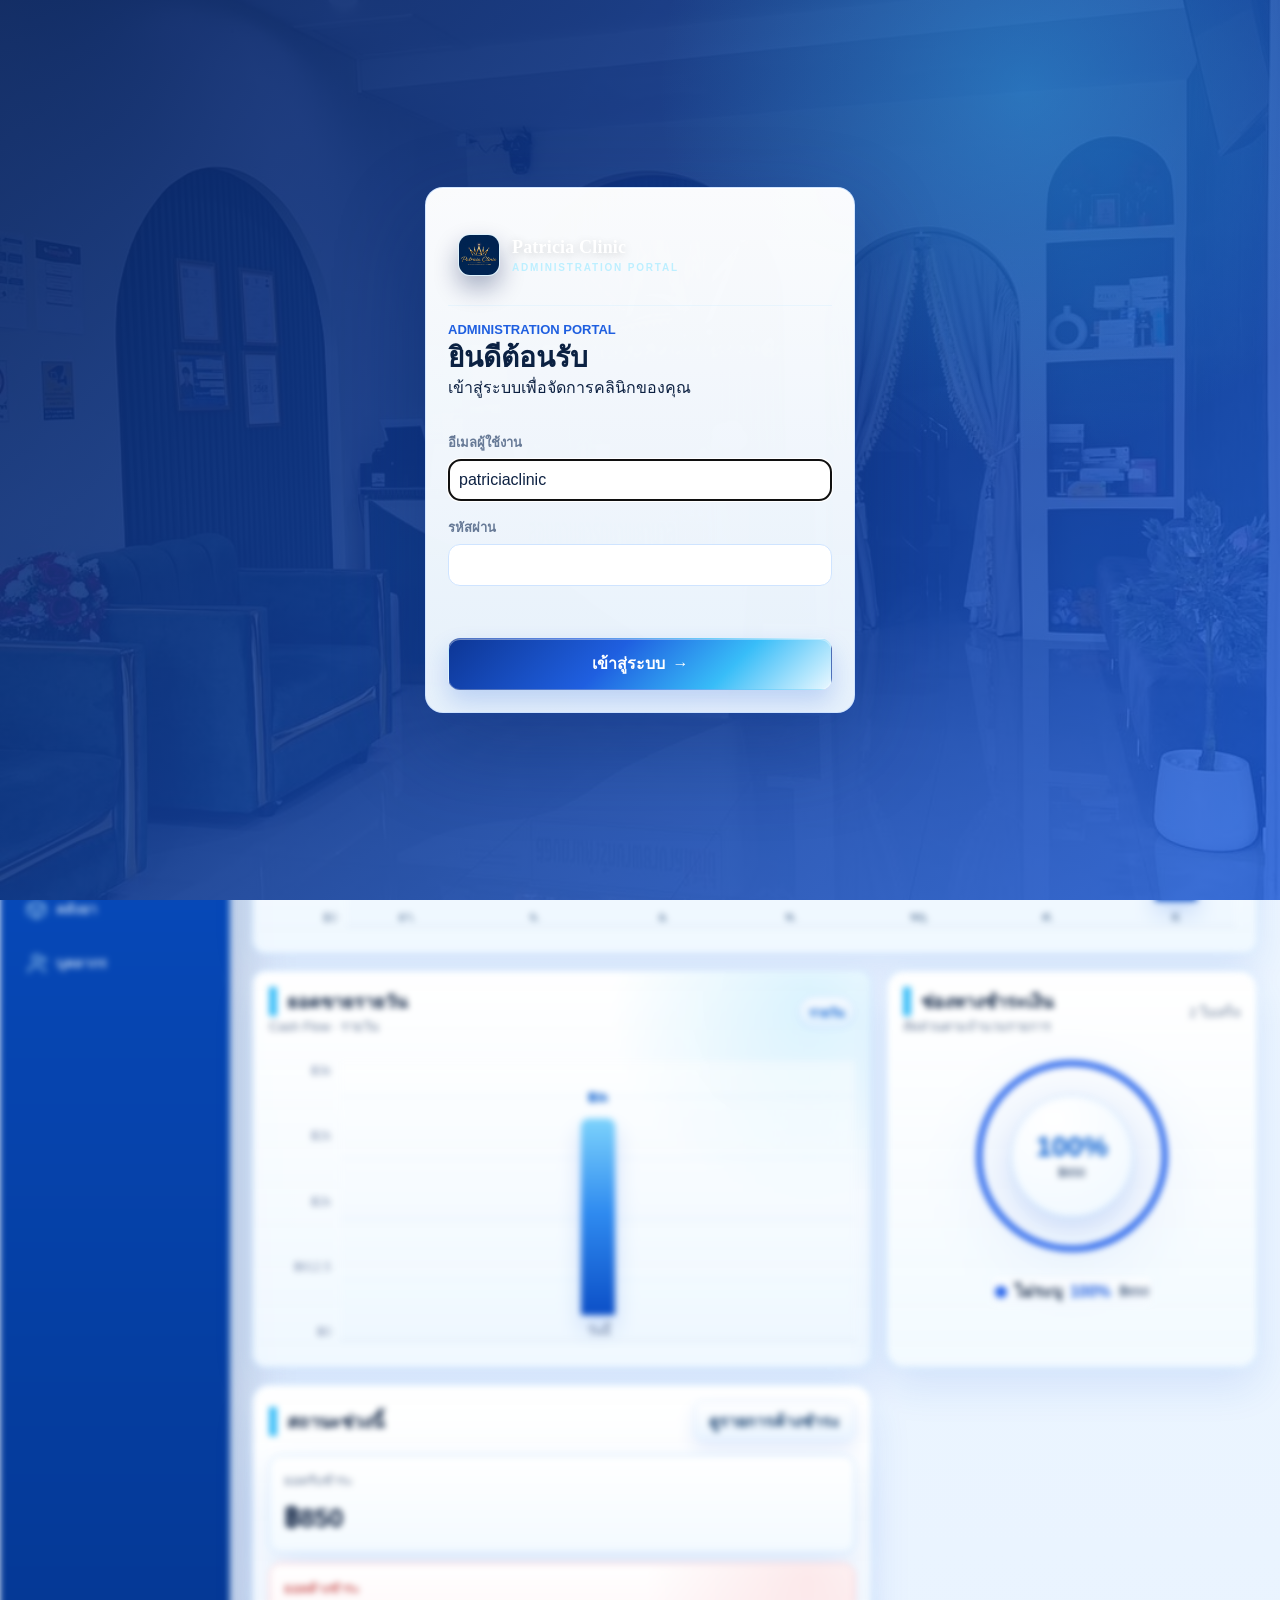
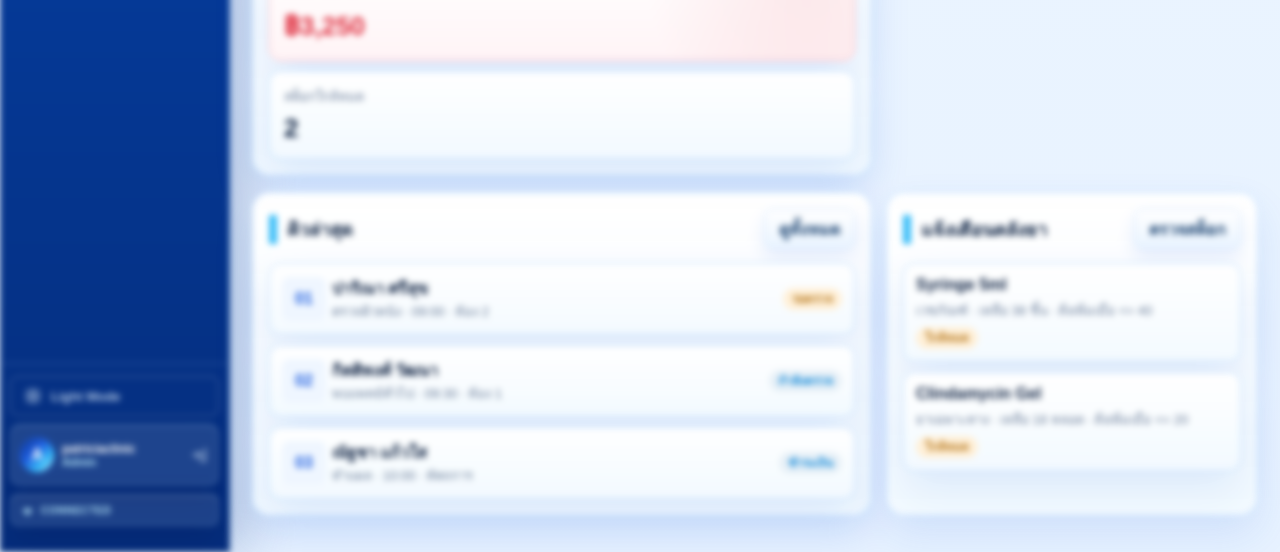
==== commit d45440ac: "Clear Excel import ledger data" ====
--- a/index.html
+++ b/index.html
@@ -116,7 +116,6 @@
       </div>
     </template>
 
-    <script src="excel-import-2026-08.js"></script>
     <script src="app.js"></script>
   </body>
 </html>
